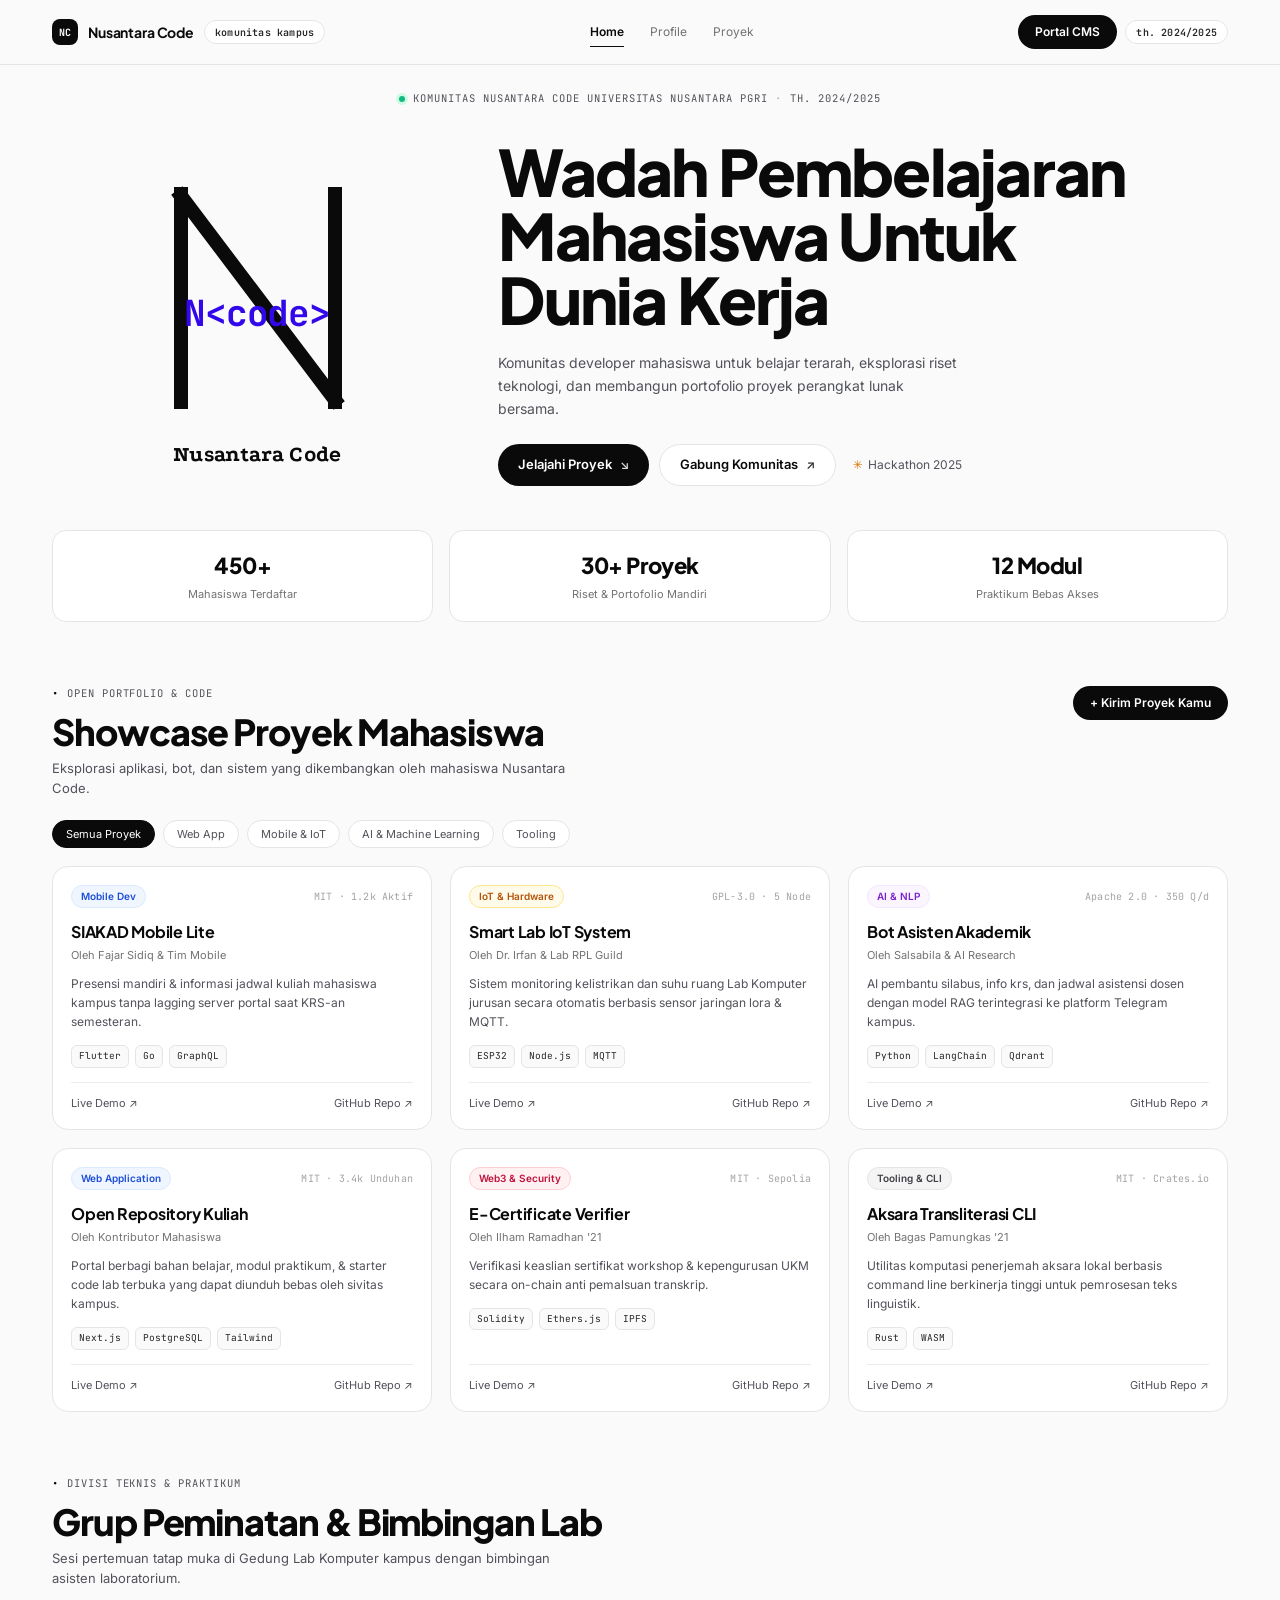
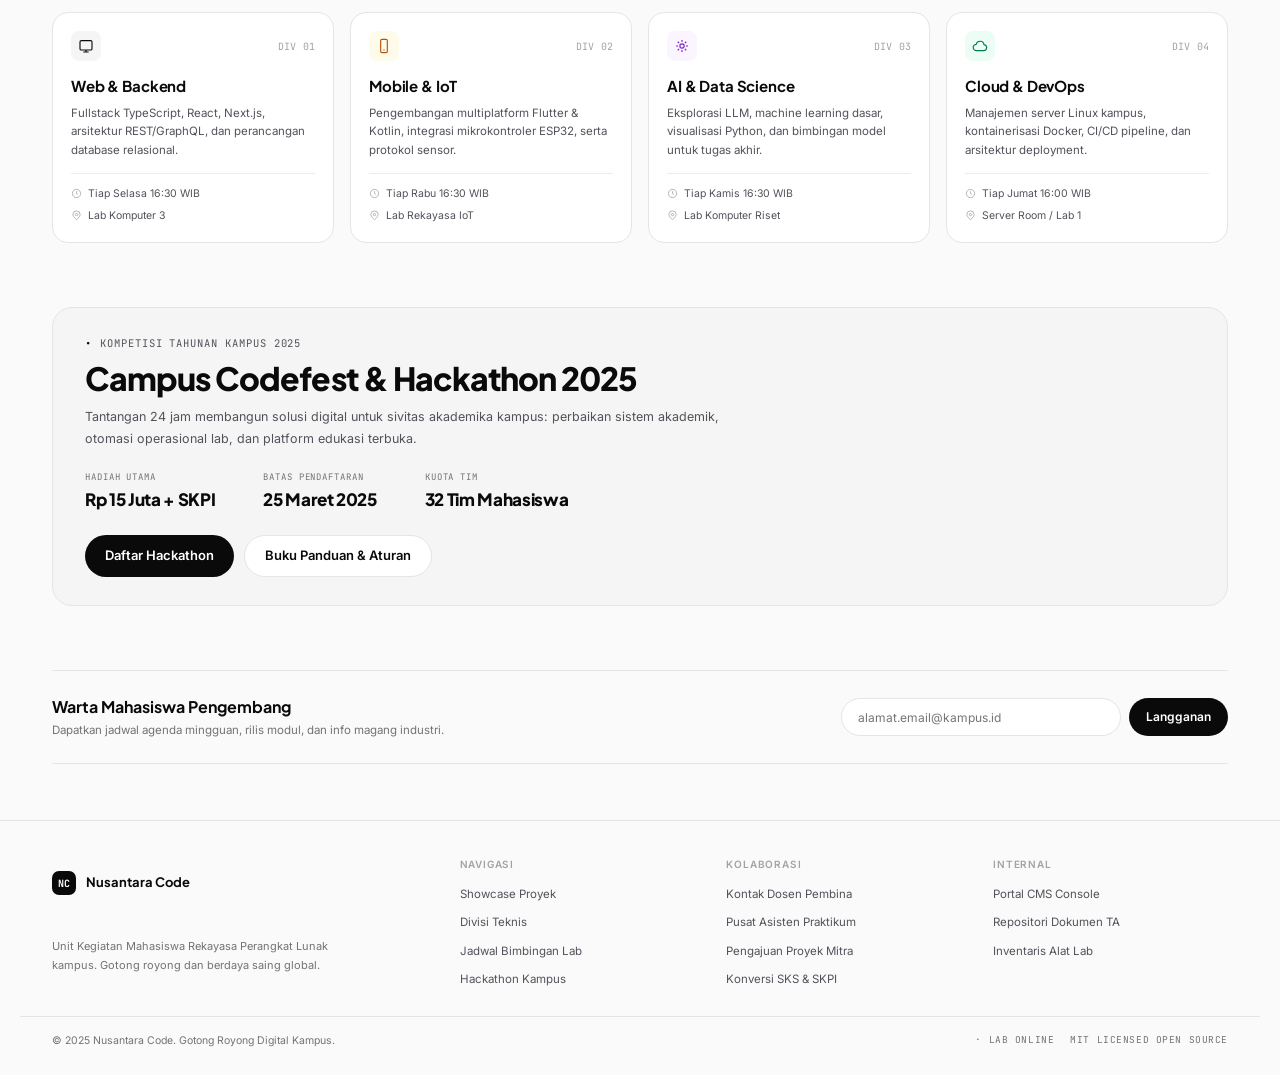
==== index.html @ 7d61de0f "Initial Commit" ====
<!doctype html>
<html lang="id">
<head>
<meta charset="utf-8">
<meta name="viewport" content="width=device-width, initial-scale=1">
<title>Nusantara Code — Komunitas Developer Mahasiswa</title>
<link rel="preconnect" href="https://fonts.googleapis.com">
<link rel="preconnect" href="https://fonts.gstatic.com" crossorigin>
<link href="https://fonts.googleapis.com/css2?family=Outfit:wght@400;500;600;700;800&family=Plus+Jakarta+Sans:wght@400;500;600;700;800&family=Inter:wght@400;500;600;700&family=JetBrains+Mono:wght@400;500;700&family=Podkova:wght@700;800&display=swap" rel="stylesheet">
<link rel="stylesheet" href="assets/site.css">
</head>
<body>

<header class="nav">
  <div class="wrap nav-inner">
    <a class="brand" href="index.html">
      <span class="brand-mark">NC</span>
      <strong>Nusantara Code</strong>
      <span class="pill ghost tiny mono">komunitas kampus</span>
    </a>
    <nav class="nav-links">
      <a class="active" href="index.html">Home</a>
      <a href="#divisi">Profile</a>
      <a href="#showcase">Proyek</a>
    </nav>
    <div class="nav-actions">
      <a class="pill dark" href="dashboard.html">Portal CMS</a>
      <span class="pill ghost mono tiny">Th. 2024/2025</span>
    </div>
  </div>
</header>

<main>

  <section class="hero wrap">
    <p class="eyebrow center"><span class="live-dot"></span>Komunitas Nusantara Code Universitas Nusantara PGRI <span class="sep">·</span> Th. 2024/2025</p>
    <div class="hero-grid">
      <div class="hero-mark">
        <svg viewBox="0 0 300 280" class="mark-svg" aria-hidden="true">
          <g fill="none" stroke="#0a0a0a" stroke-linecap="square">
            <path d="M74 40 L74 248" stroke-width="14"/>
            <path d="M228 40 L228 248" stroke-width="14"/>
            <path d="M74 42 L228 246" stroke-width="14"/>
          </g>
          <text x="150" y="172" text-anchor="middle" class="mark-word">N&lt;code&gt;</text>
        </svg>
        <p class="mark-name">Nusantara Code</p>
      </div>
      <div class="hero-copy">
        <h1>Wadah Pembelajaran<br>Mahasiswa Untuk<br>Dunia Kerja</h1>
        <p class="lede">Komunitas developer mahasiswa untuk belajar terarah, eksplorasi riset teknologi, dan membangun portofolio proyek perangkat lunak bersama.</p>
        <div class="hero-cta">
          <a class="btn dark" href="#showcase">Jelajahi Proyek <span class="ar">&#8600;</span></a>
          <a class="btn outline" href="#gabung">Gabung Komunitas <span class="ar">&#8599;</span></a>
          <a class="link-star" href="#hackathon"><span class="star">&#10035;</span> Hackathon 2025</a>
        </div>
      </div>
    </div>

    <div class="stats">
      <div class="stat"><strong>450+</strong><span>Mahasiswa Terdaftar</span></div>
      <div class="stat"><strong>30+ Proyek</strong><span>Riset &amp; Portofolio Mandiri</span></div>
      <div class="stat"><strong>12 Modul</strong><span>Praktikum Bebas Akses</span></div>
    </div>
  </section>

  <section class="section wrap" id="showcase">
    <div class="sec-head">
      <div>
        <p class="eyebrow"><span class="bullet">&#8226;</span> Open Portfolio &amp; Code</p>
        <h2>Showcase Proyek Mahasiswa</h2>
        <p class="sub">Eksplorasi aplikasi, bot, dan sistem yang dikembangkan oleh mahasiswa Nusantara Code.</p>
      </div>
      <a class="pill dark" href="#gabung">+ Kirim Proyek Kamu</a>
    </div>

    <div class="chips" data-filters>
      <button class="chip-btn is-on" data-filter="all">Semua Proyek</button>
      <button class="chip-btn" data-filter="web">Web App</button>
      <button class="chip-btn" data-filter="mobile">Mobile &amp; IoT</button>
      <button class="chip-btn" data-filter="ai">AI &amp; Machine Learning</button>
      <button class="chip-btn" data-filter="tooling">Tooling</button>
    </div>

    <div class="proj-grid">
      <article class="proj" data-cat="mobile">
        <div class="proj-top"><span class="tag-cat blue">Mobile Dev</span><span class="mono meta">MIT &#183; 1.2k Aktif</span></div>
        <h3>SIAKAD Mobile Lite</h3>
        <p class="by">Oleh Fajar Sidiq &amp; Tim Mobile</p>
        <p class="desc">Presensi mandiri &amp; informasi jadwal kuliah mahasiswa kampus tanpa lagging server portal saat KRS-an semesteran.</p>
        <div class="tags"><span>Flutter</span><span>Go</span><span>GraphQL</span></div>
        <div class="proj-foot"><a href="#">Live Demo &#8599;</a><a href="#">GitHub Repo &#8599;</a></div>
      </article>

      <article class="proj" data-cat="mobile">
        <div class="proj-top"><span class="tag-cat amber">IoT &amp; Hardware</span><span class="mono meta">GPL-3.0 &#183; 5 Node</span></div>
        <h3>Smart Lab IoT System</h3>
        <p class="by">Oleh Dr. Irfan &amp; Lab RPL Guild</p>
        <p class="desc">Sistem monitoring kelistrikan dan suhu ruang Lab Komputer jurusan secara otomatis berbasis sensor jaringan lora &amp; MQTT.</p>
        <div class="tags"><span>ESP32</span><span>Node.js</span><span>MQTT</span></div>
        <div class="proj-foot"><a href="#">Live Demo &#8599;</a><a href="#">GitHub Repo &#8599;</a></div>
      </article>

      <article class="proj" data-cat="ai">
        <div class="proj-top"><span class="tag-cat purple">AI &amp; NLP</span><span class="mono meta">Apache 2.0 &#183; 350 Q/d</span></div>
        <h3>Bot Asisten Akademik</h3>
        <p class="by">Oleh Salsabila &amp; AI Research</p>
        <p class="desc">AI pembantu silabus, info krs, dan jadwal asistensi dosen dengan model RAG terintegrasi ke platform Telegram kampus.</p>
        <div class="tags"><span>Python</span><span>LangChain</span><span>Qdrant</span></div>
        <div class="proj-foot"><a href="#">Live Demo &#8599;</a><a href="#">GitHub Repo &#8599;</a></div>
      </article>

      <article class="proj" data-cat="web">
        <div class="proj-top"><span class="tag-cat blue">Web Application</span><span class="mono meta">MIT &#183; 3.4k Unduhan</span></div>
        <h3>Open Repository Kuliah</h3>
        <p class="by">Oleh Kontributor Mahasiswa</p>
        <p class="desc">Portal berbagi bahan belajar, modul praktikum, &amp; starter code lab terbuka yang dapat diunduh bebas oleh sivitas kampus.</p>
        <div class="tags"><span>Next.js</span><span>PostgreSQL</span><span>Tailwind</span></div>
        <div class="proj-foot"><a href="#">Live Demo &#8599;</a><a href="#">GitHub Repo &#8599;</a></div>
      </article>

      <article class="proj" data-cat="web">
        <div class="proj-top"><span class="tag-cat rose">Web3 &amp; Security</span><span class="mono meta">MIT &#183; Sepolia</span></div>
        <h3>E-Certificate Verifier</h3>
        <p class="by">Oleh Ilham Ramadhan '21</p>
        <p class="desc">Verifikasi keaslian sertifikat workshop &amp; kepengurusan UKM secara on-chain anti pemalsuan transkrip.</p>
        <div class="tags"><span>Solidity</span><span>Ethers.js</span><span>IPFS</span></div>
        <div class="proj-foot"><a href="#">Live Demo &#8599;</a><a href="#">GitHub Repo &#8599;</a></div>
      </article>

      <article class="proj" data-cat="tooling">
        <div class="proj-top"><span class="tag-cat zinc">Tooling &amp; CLI</span><span class="mono meta">MIT &#183; Crates.io</span></div>
        <h3>Aksara Transliterasi CLI</h3>
        <p class="by">Oleh Bagas Pamungkas '21</p>
        <p class="desc">Utilitas komputasi penerjemah aksara lokal berbasis command line berkinerja tinggi untuk pemrosesan teks linguistik.</p>
        <div class="tags"><span>Rust</span><span>WASM</span></div>
        <div class="proj-foot"><a href="#">Live Demo &#8599;</a><a href="#">GitHub Repo &#8599;</a></div>
      </article>
    </div>
  </section>

  <section class="section wrap" id="divisi">
    <p class="eyebrow"><span class="bullet">&#8226;</span> Divisi Teknis &amp; Praktikum</p>
    <div class="sec-head tight">
      <div>
        <h2>Grup Peminatan &amp; Bimbingan Lab</h2>
        <p class="sub">Sesi pertemuan tatap muka di Gedung Lab Komputer kampus dengan bimbingan asisten laboratorium.</p>
      </div>
    </div>

    <div class="div-grid">
      <article class="div-card">
        <div class="div-top">
          <span class="div-icon">
            <svg viewBox="0 0 24 24" fill="none" stroke="currentColor" stroke-width="1.7"><rect x="3" y="4" width="18" height="14" rx="2"/><path d="M8 21h8M12 18v3"/></svg>
          </span>
          <span class="mono meta">DIV 01</span>
        </div>
        <h3>Web &amp; Backend</h3>
        <p>Fullstack TypeScript, React, Next.js, arsitektur REST/GraphQL, dan perancangan database relasional.</p>
        <ul class="div-meta">
          <li><svg viewBox="0 0 24 24" fill="none" stroke="currentColor" stroke-width="1.7"><circle cx="12" cy="12" r="9"/><path d="M12 7v5l3 2"/></svg> Tiap Selasa 16:30 WIB</li>
          <li><svg viewBox="0 0 24 24" fill="none" stroke="currentColor" stroke-width="1.7"><path d="M20 10c0 5-8 11-8 11S4 15 4 10a8 8 0 0 1 16 0Z"/><circle cx="12" cy="10" r="2.5"/></svg> Lab Komputer 3</li>
        </ul>
      </article>

      <article class="div-card">
        <div class="div-top">
          <span class="div-icon amber">
            <svg viewBox="0 0 24 24" fill="none" stroke="currentColor" stroke-width="1.7"><rect x="7" y="2" width="10" height="20" rx="2"/><path d="M11 18h2"/></svg>
          </span>
          <span class="mono meta">DIV 02</span>
        </div>
        <h3>Mobile &amp; IoT</h3>
        <p>Pengembangan multiplatform Flutter &amp; Kotlin, integrasi mikrokontroler ESP32, serta protokol sensor.</p>
        <ul class="div-meta">
          <li><svg viewBox="0 0 24 24" fill="none" stroke="currentColor" stroke-width="1.7"><circle cx="12" cy="12" r="9"/><path d="M12 7v5l3 2"/></svg> Tiap Rabu 16:30 WIB</li>
          <li><svg viewBox="0 0 24 24" fill="none" stroke="currentColor" stroke-width="1.7"><path d="M20 10c0 5-8 11-8 11S4 15 4 10a8 8 0 0 1 16 0Z"/><circle cx="12" cy="10" r="2.5"/></svg> Lab Rekayasa IoT</li>
        </ul>
      </article>

      <article class="div-card">
        <div class="div-top">
          <span class="div-icon purple">
            <svg viewBox="0 0 24 24" fill="none" stroke="currentColor" stroke-width="1.7"><path d="M12 3v3M12 18v3M3 12h3M18 12h3M5.6 5.6l2.1 2.1M16.3 16.3l2.1 2.1M18.4 5.6l-2.1 2.1M7.7 16.3l-2.1 2.1"/><circle cx="12" cy="12" r="3.2"/></svg>
          </span>
          <span class="mono meta">DIV 03</span>
        </div>
        <h3>AI &amp; Data Science</h3>
        <p>Eksplorasi LLM, machine learning dasar, visualisasi Python, dan bimbingan model untuk tugas akhir.</p>
        <ul class="div-meta">
          <li><svg viewBox="0 0 24 24" fill="none" stroke="currentColor" stroke-width="1.7"><circle cx="12" cy="12" r="9"/><path d="M12 7v5l3 2"/></svg> Tiap Kamis 16:30 WIB</li>
          <li><svg viewBox="0 0 24 24" fill="none" stroke="currentColor" stroke-width="1.7"><path d="M20 10c0 5-8 11-8 11S4 15 4 10a8 8 0 0 1 16 0Z"/><circle cx="12" cy="10" r="2.5"/></svg> Lab Komputer Riset</li>
        </ul>
      </article>

      <article class="div-card">
        <div class="div-top">
          <span class="div-icon green">
            <svg viewBox="0 0 24 24" fill="none" stroke="currentColor" stroke-width="1.7"><path d="M17.5 19a4.5 4.5 0 0 0 .5-8.97A6 6 0 0 0 6.2 9.5 4.25 4.25 0 0 0 7 19h10.5Z"/></svg>
          </span>
          <span class="mono meta">DIV 04</span>
        </div>
        <h3>Cloud &amp; DevOps</h3>
        <p>Manajemen server Linux kampus, kontainerisasi Docker, CI/CD pipeline, dan arsitektur deployment.</p>
        <ul class="div-meta">
          <li><svg viewBox="0 0 24 24" fill="none" stroke="currentColor" stroke-width="1.7"><circle cx="12" cy="12" r="9"/><path d="M12 7v5l3 2"/></svg> Tiap Jumat 16:00 WIB</li>
          <li><svg viewBox="0 0 24 24" fill="none" stroke="currentColor" stroke-width="1.7"><path d="M20 10c0 5-8 11-8 11S4 15 4 10a8 8 0 0 1 16 0Z"/><circle cx="12" cy="10" r="2.5"/></svg> Server Room / Lab 1</li>
        </ul>
      </article>
    </div>
  </section>

  <section class="section wrap" id="hackathon">
    <article class="hack">
      <p class="eyebrow"><span class="bullet">&#8226;</span> Kompetisi Tahunan Kampus 2025</p>
      <h2>Campus Codefest &amp; Hackathon 2025</h2>
      <p class="hack-lede">Tantangan 24 jam membangun solusi digital untuk sivitas akademika kampus: perbaikan sistem akademik, otomasi operasional lab, dan platform edukasi terbuka.</p>
      <div class="hack-stats">
        <div><span class="mono label">Hadiah Utama</span><strong>Rp 15 Juta + SKPI</strong></div>
        <div><span class="mono label">Batas Pendaftaran</span><strong>25 Maret 2025</strong></div>
        <div><span class="mono label">Kuota Tim</span><strong>32 Tim Mahasiswa</strong></div>
      </div>
      <div class="hack-cta">
        <a class="btn dark" href="#">Daftar Hackathon</a>
        <a class="btn ghost" href="#">Buku Panduan &amp; Aturan</a>
      </div>
    </article>
  </section>

  <section class="section wrap" id="gabung">
    <div class="news">
      <div>
        <h3>Warta Mahasiswa Pengembang</h3>
        <p>Dapatkan jadwal agenda mingguan, rilis modul, dan info magang industri.</p>
      </div>
      <form class="news-form">
        <input type="email" name="email" required placeholder="alamat.email@kampus.id" aria-label="Alamat email">
        <button class="pill dark" type="submit">Langganan</button>
      </form>
    </div>
  </section>
</main>

<footer class="foot">
  <div class="wrap foot-grid">
    <div class="foot-brand">
      <span class="brand-mark small">NC</span>
      <strong>Nusantara Code</strong>
      <p>Unit Kegiatan Mahasiswa Rekayasa Perangkat Lunak kampus. Gotong royong dan berdaya saing global.</p>
    </div>
    <div>
      <h4>Navigasi</h4>
      <ul><li><a href="#showcase">Showcase Proyek</a></li><li><a href="#divisi">Divisi Teknis</a></li><li><a href="#divisi">Jadwal Bimbingan Lab</a></li><li><a href="#hackathon">Hackathon Kampus</a></li></ul>
    </div>
    <div>
      <h4>Kolaborasi</h4>
      <ul><li><a href="#">Kontak Dosen Pembina</a></li><li><a href="#">Pusat Asisten Praktikum</a></li><li><a href="#">Pengajuan Proyek Mitra</a></li><li><a href="#">Konversi SKS &amp; SKPI</a></li></ul>
    </div>
    <div>
      <h4>Internal</h4>
      <ul><li><a href="dashboard.html">Portal CMS Console</a></li><li><a href="#">Repositori Dokumen TA</a></li><li><a href="#">Inventaris Alat Lab</a></li></ul>
    </div>
  </div>
  <div class="wrap foot-bottom">
    <span>&#169; 2025 Nusantara Code. Gotong Royong Digital Kampus.</span>
    <span class="foot-flags mono"><span>&#183; Lab Online</span><span>MIT Licensed Open Source</span></span>
  </div>
</footer>

<script>
document.querySelectorAll('[data-filter]').forEach(function (b) {
  b.addEventListener('click', function () {
    document.querySelectorAll('[data-filter]').forEach(function (x) { x.classList.toggle('is-on', x === b); });
    document.querySelectorAll('.proj').forEach(function (card) {
      card.hidden = b.dataset.filter !== 'all' && card.dataset.cat !== b.dataset.filter;
    });
  });
});

document.querySelector('.news-form').addEventListener('submit', function (e) {
  e.preventDefault();
  this.reset();
  this.querySelector('button').textContent = 'Terkirim';
});
</script>
</body>
</html>
---- assets/site.css ----
/* Nusantara Code - public site */
*,*::before,*::after{box-sizing:border-box}
html{-webkit-text-size-adjust:100%}
body{margin:0;font-family:Inter,system-ui,sans-serif;color:#0a0a0a;background:#fafafa;font-size:14px;line-height:1.5;-webkit-font-smoothing:antialiased}
h1,h2,h3,h4,p{margin:0}
a{color:inherit;text-decoration:none}
ul{margin:0;padding:0;list-style:none}
img,svg{display:block}
button{font:inherit;color:inherit}
:root{
  --ink:#0a0a0a;--ink2:#262626;--muted:#52525b;--muted2:#737373;--soft:#a3a3a3;
  --line:#e5e5e5;--line2:#ececec;--bg:#fafafa;--card:#fff;
  --accent:#3208ea;
}
.wrap{max-width:1240px;margin:0 auto;padding:0 32px}
.mono{font-family:"JetBrains Mono",ui-monospace,monospace;letter-spacing:.02em}

/* ---------- pills / buttons ---------- */
.pill{display:inline-flex;align-items:center;gap:6px;height:34px;padding:0 16px;border-radius:999px;font-size:12px;font-weight:600;border:1px solid transparent;transition:.15s}
.pill.dark{background:var(--ink);color:#fff}
.pill.dark:hover{background:#262626}
.pill.ghost{border-color:var(--line);color:var(--ink2);background:#fff}
.pill.ghost:hover{border-color:#c9c9c9}
.pill.tiny{height:24px;padding:0 10px;font-size:10px;text-transform:lowercase}
.btn{display:inline-flex;align-items:center;justify-content:center;gap:8px;height:42px;padding:0 20px;border-radius:999px;font-size:13px;font-weight:600;transition:.15s}
.btn .ar{font-size:12px;opacity:.85}
.btn.dark{background:var(--ink);color:#fff}
.btn.dark:hover{background:#1f1f1f}
.btn.outline{border:1px solid var(--line);background:#fff;color:var(--ink)}
.btn.outline:hover{border-color:#c9c9c9}
.btn.ghost{background:#fff;border:1px solid var(--line)}
.btn.ghost:hover{background:#f5f5f5}

/* ---------- nav ---------- */
.nav{position:sticky;top:0;z-index:20;background:rgba(250,250,250,.9);backdrop-filter:blur(10px);border-bottom:1px solid var(--line)}
.nav-inner{display:flex;align-items:center;gap:18px;height:64px}
.brand{display:flex;align-items:center;gap:10px}
.brand strong{font-family:"Plus Jakarta Sans",sans-serif;font-size:14px;font-weight:700;letter-spacing:-.01em}
.brand-mark{display:grid;place-items:center;width:26px;height:26px;border-radius:8px;background:var(--ink);color:#fff;font-family:"JetBrains Mono",monospace;font-size:10px;font-weight:700}
.brand-mark.small{width:24px;height:24px;border-radius:7px}
.nav-links{display:flex;gap:26px;margin-left:auto;margin-right:auto;font-size:12px;color:var(--muted2)}
.nav-links a{position:relative;padding:4px 0}
.nav-links a:hover{color:var(--ink)}
.nav-links a.active{color:var(--ink);font-weight:600}
.nav-links a.active::after{content:"";position:absolute;left:0;right:0;bottom:-2px;height:1px;background:var(--ink)}
.nav-actions{display:flex;align-items:center;gap:8px}

/* ---------- hero ---------- */
.hero{padding:26px 32px 0}
.eyebrow{display:flex;align-items:center;gap:8px;font-family:"JetBrains Mono",monospace;font-size:10.5px;letter-spacing:.09em;text-transform:uppercase;color:var(--muted);margin-bottom:10px}
.eyebrow.center{justify-content:center;margin-bottom:18px}
.eyebrow .sep{color:var(--soft)}
.eyebrow .bullet{color:var(--ink)}
.live-dot{width:6px;height:6px;border-radius:50%;background:#10b981;box-shadow:0 0 0 3px #d1fae5}
.hero-grid{display:grid;grid-template-columns:minmax(260px,.72fr) 1.28fr;gap:36px;align-items:center;padding:14px 0 0}
.hero-mark{display:flex;flex-direction:column;align-items:center;gap:4px}
.mark-svg{width:300px;height:280px;max-width:100%}
.mark-word{font-family:"JetBrains Mono",monospace;font-size:36px;font-weight:700;fill:var(--accent);letter-spacing:-.03em}
.mark-name{font-family:Podkova,Georgia,serif;font-weight:800;font-size:22px;letter-spacing:.01em}
.hero-copy h1{font-family:"Plus Jakarta Sans",sans-serif;font-weight:800;font-size:64px;line-height:1;letter-spacing:-.028em;margin-bottom:20px}
.lede{max-width:470px;font-size:14px;line-height:1.65;color:var(--muted)}
.hero-cta{display:flex;align-items:center;gap:10px;flex-wrap:wrap;margin-top:24px}
.link-star{display:inline-flex;align-items:center;gap:6px;font-size:12px;color:var(--muted);margin-left:6px}
.link-star:hover{color:var(--ink)}
.link-star .star{color:#d97706}

/* ---------- stats ---------- */
.stats{display:grid;grid-template-columns:repeat(3,1fr);gap:16px;margin:44px 0 0}
.stat{background:var(--card);border:1px solid var(--line);border-radius:14px;padding:18px 20px;text-align:center}
.stat strong{display:block;font-family:"Plus Jakarta Sans",sans-serif;font-size:22px;font-weight:800;letter-spacing:-.02em}
.stat span{font-size:11px;color:var(--muted2)}

/* ---------- sections ---------- */
.section{padding:64px 32px 0}
.sec-head{display:flex;align-items:flex-start;justify-content:space-between;gap:24px;margin-bottom:22px}
.sec-head.tight{margin-bottom:24px}
h2{font-family:"Plus Jakarta Sans",sans-serif;font-size:36px;font-weight:800;letter-spacing:-.03em;line-height:1.1}
.sub{margin-top:8px;font-size:13px;color:var(--muted);max-width:520px}

/* ---------- showcase ---------- */
.chips{display:flex;gap:8px;flex-wrap:wrap;margin-bottom:18px}
.chip-btn{height:28px;padding:0 13px;border-radius:999px;border:1px solid var(--line);background:#fff;font-size:11px;color:var(--muted);cursor:pointer}
.chip-btn:hover{border-color:#c9c9c9}
.chip-btn.is-on{background:var(--ink);border-color:var(--ink);color:#fff}
.proj-grid{display:grid;grid-template-columns:repeat(3,1fr);gap:18px}
.proj{background:var(--card);border:1px solid var(--line);border-radius:16px;padding:18px;display:flex;flex-direction:column;transition:.15s}
.proj:hover{border-color:#cfcfcf;box-shadow:0 10px 30px -18px rgba(0,0,0,.25)}
.proj[hidden]{display:none}
.proj-top{display:flex;align-items:center;justify-content:space-between;gap:10px;margin-bottom:12px}
.tag-cat{font-size:10px;font-weight:600;padding:3px 9px;border-radius:999px;white-space:nowrap}
.tag-cat.blue{background:#eff6ff;color:#1d4ed8;border:1px solid #dbeafe}
.tag-cat.amber{background:#fffbeb;color:#b45309;border:1px solid #fde68a}
.tag-cat.purple{background:#faf5ff;color:#7e22ce;border:1px solid #f3e8ff}
.tag-cat.rose{background:#fff1f2;color:#be123c;border:1px solid #fecdd3}
.tag-cat.zinc{background:#f4f4f5;color:#3f3f46;border:1px solid #e4e4e7}
.meta{font-size:10px;color:var(--soft);white-space:nowrap}
.proj h3{font-family:"Plus Jakarta Sans",sans-serif;font-size:16px;font-weight:700;letter-spacing:-.015em}
.by{font-size:11px;color:var(--muted2);margin-top:3px}
.desc{font-size:12px;line-height:1.6;color:var(--muted);margin:10px 0 14px}
.tags{display:flex;gap:6px;flex-wrap:wrap;margin-bottom:14px}
.tags span{font-family:"JetBrains Mono",monospace;font-size:9.5px;color:var(--ink2);border:1px solid var(--line);border-radius:6px;padding:3px 7px;background:#fafafa}
.proj-foot{margin-top:auto;display:flex;justify-content:space-between;padding-top:12px;border-top:1px solid var(--line2)}
.proj-foot a{font-size:11px;color:var(--muted);display:inline-flex;gap:4px}
.proj-foot a:hover{color:var(--accent)}

/* ---------- divisi ---------- */
.div-grid{display:grid;grid-template-columns:repeat(4,1fr);gap:16px}
.div-card{background:var(--card);border:1px solid var(--line);border-radius:16px;padding:18px;transition:.15s}
.div-card:hover{border-color:#cfcfcf}
.div-top{display:flex;align-items:center;justify-content:space-between;margin-bottom:14px}
.div-icon{display:grid;place-items:center;width:30px;height:30px;border-radius:8px;background:#f5f5f5;color:var(--ink)}
.div-icon svg{width:16px;height:16px}
.div-icon.amber{background:#fffbeb;color:#b45309}
.div-icon.purple{background:#faf5ff;color:#7e22ce}
.div-icon.green{background:#ecfdf5;color:#047857}
.div-card h3{font-family:"Plus Jakarta Sans",sans-serif;font-size:15px;font-weight:700;letter-spacing:-.01em;margin-bottom:6px}
.div-card>p{font-size:11.5px;line-height:1.6;color:var(--muted)}
.div-meta{margin-top:14px;padding-top:12px;border-top:1px solid var(--line2);display:grid;gap:6px}
.div-meta li{display:flex;align-items:center;gap:6px;font-size:10.5px;color:var(--muted)}
.div-meta svg{width:11px;height:11px;flex:none;color:var(--soft)}

/* ---------- hackathon ---------- */
.hack{background:#f5f5f5;border:1px solid var(--line);border-radius:20px;padding:28px 32px}
.hack h2{font-size:32px}
.hack-lede{max-width:640px;margin-top:10px;font-size:12.5px;line-height:1.7;color:var(--muted)}
.hack-stats{display:flex;gap:48px;margin:22px 0;flex-wrap:wrap}
.hack-stats .label{display:block;font-size:9px;text-transform:uppercase;letter-spacing:.1em;color:var(--muted2);margin-bottom:3px}
.hack-stats strong{font-family:"Plus Jakarta Sans",sans-serif;font-size:17px;font-weight:800;letter-spacing:-.02em}
.hack-cta{display:flex;gap:10px}

/* ---------- newsletter ---------- */
.news{display:flex;align-items:center;justify-content:space-between;gap:32px;padding:24px 0;border-top:1px solid var(--line);border-bottom:1px solid var(--line);flex-wrap:wrap}
.news h3{font-family:"Plus Jakarta Sans",sans-serif;font-size:16px;font-weight:700}
.news p{font-size:11.5px;color:var(--muted2);margin-top:3px}
.news-form{display:flex;gap:8px;align-items:center}
.news-form input{width:280px;height:38px;border:1px solid var(--line);border-radius:999px;background:#fff;padding:0 16px;font:inherit;font-size:12px;outline:none}
.news-form input:focus{border-color:var(--ink)}
.news-form .pill{height:38px}

/* ---------- footer ---------- */
.foot{margin-top:56px;border-top:1px solid var(--line);background:#fafafa}
.foot-grid{display:grid;grid-template-columns:1.6fr 1fr 1fr 1fr;gap:32px;padding-top:36px;padding-bottom:28px}
.foot-brand{display:flex;align-items:center;gap:10px;flex-wrap:wrap}
.foot-brand strong{font-family:"Plus Jakarta Sans",sans-serif;font-size:13px;font-weight:700}
.foot-brand p{flex-basis:100%;font-size:11px;line-height:1.7;color:var(--muted2);max-width:280px;margin-top:4px}
.foot h4{font-size:10px;text-transform:uppercase;letter-spacing:.08em;color:var(--soft);margin-bottom:10px;font-weight:600}
.foot li+li{margin-top:7px}
.foot li a{font-size:11.5px;color:var(--muted)}
.foot li a:hover{color:var(--ink)}
.foot-bottom{display:flex;justify-content:space-between;gap:16px;padding-top:16px;padding-bottom:26px;border-top:1px solid var(--line);font-size:10.5px;color:var(--muted2);flex-wrap:wrap}
.foot-flags{display:flex;gap:16px;font-size:9.5px;text-transform:uppercase;letter-spacing:.06em}

/* ---------- responsive ---------- */
@media(max-width:1080px){
  .hero-copy h1{font-size:56px}
  .proj-grid{grid-template-columns:repeat(2,1fr)}
  .div-grid{grid-template-columns:repeat(2,1fr)}
  .nav-links{display:none}
}
@media(max-width:760px){
  .wrap,.hero,.section{padding-left:18px;padding-right:18px}
  .hero-grid{grid-template-columns:1fr;gap:20px}
  .hero-mark{order:2}
  .mark-svg{width:220px;height:220px}
  .hero-copy h1{font-size:40px}
  h2{font-size:27px}
  .stats{grid-template-columns:1fr;margin-top:28px}
  .proj-grid,.div-grid{grid-template-columns:1fr}
  .sec-head{flex-direction:column}
  .hack{padding:22px}
  .hack-stats{gap:22px}
  .news-form input{width:100%}
  .news-form{width:100%}
  .nav-actions .pill.tiny{display:none}
  .foot-grid{grid-template-columns:1fr 1fr}
}
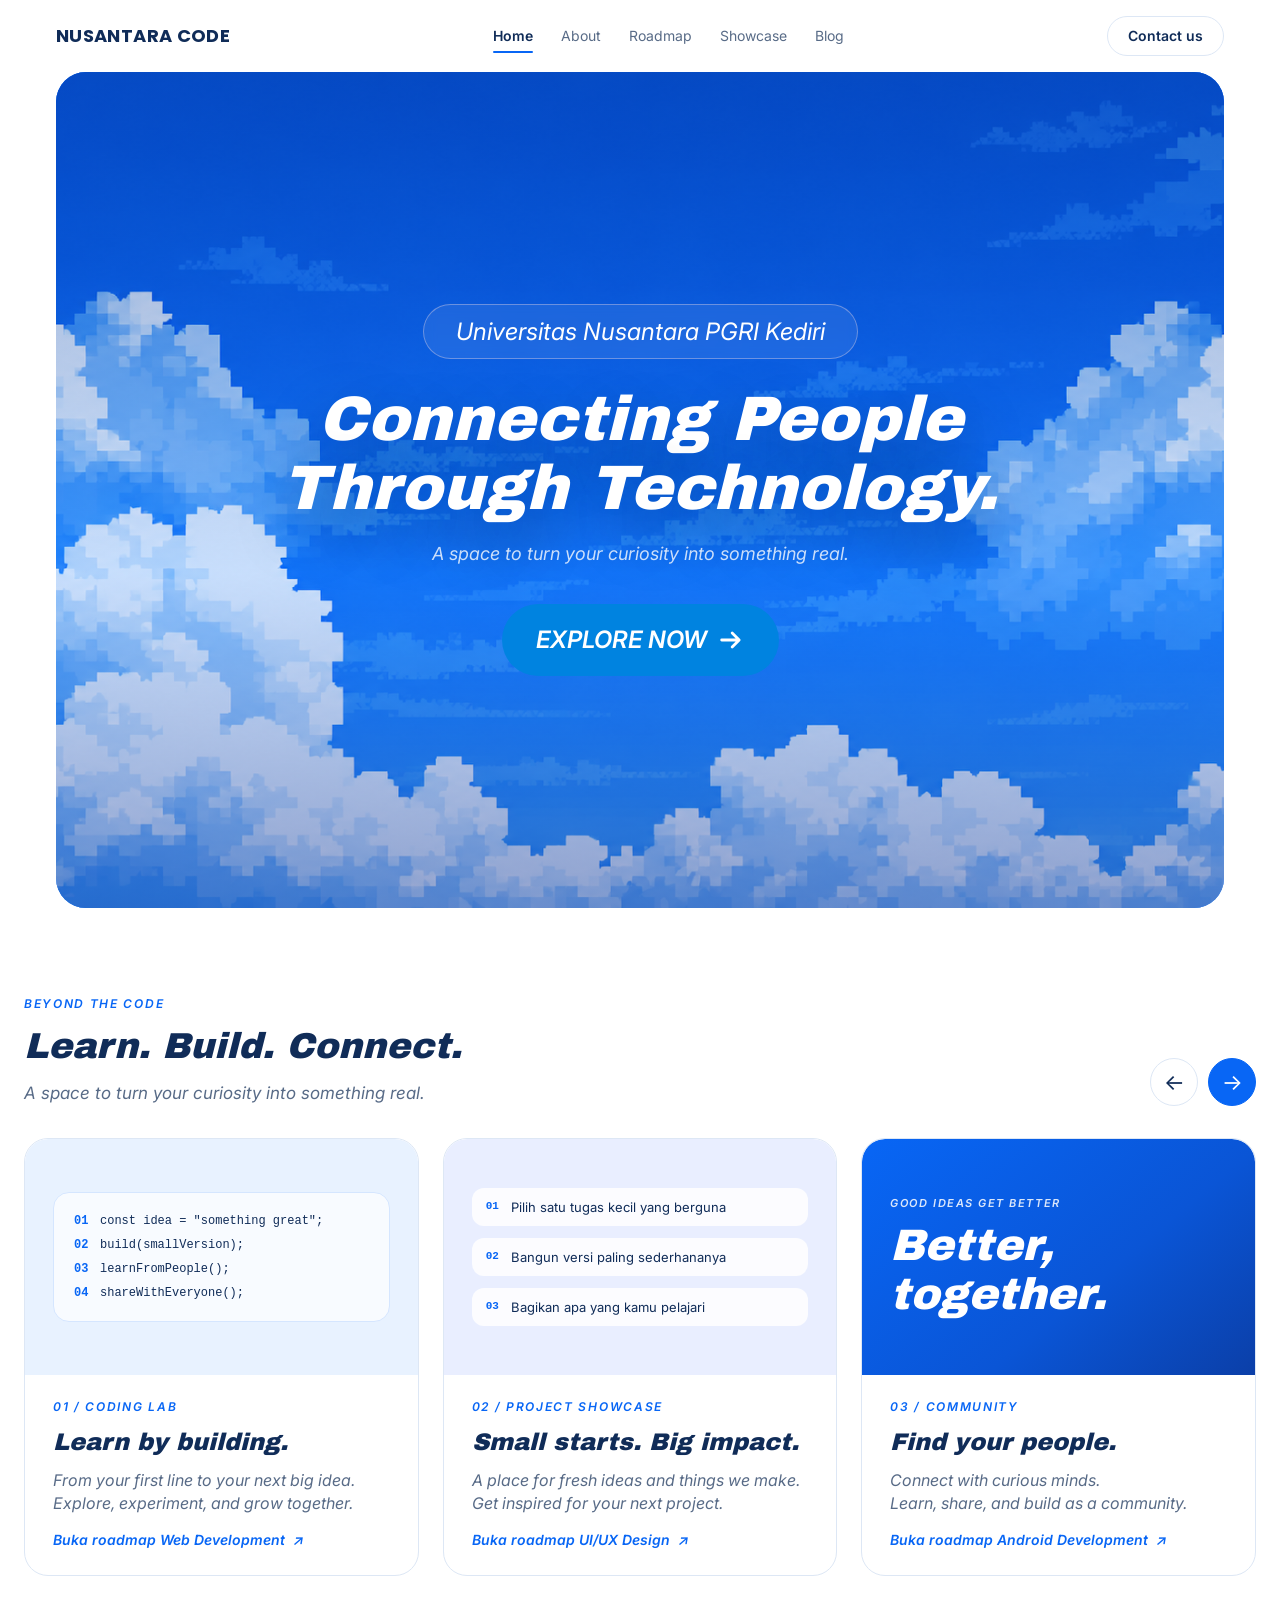
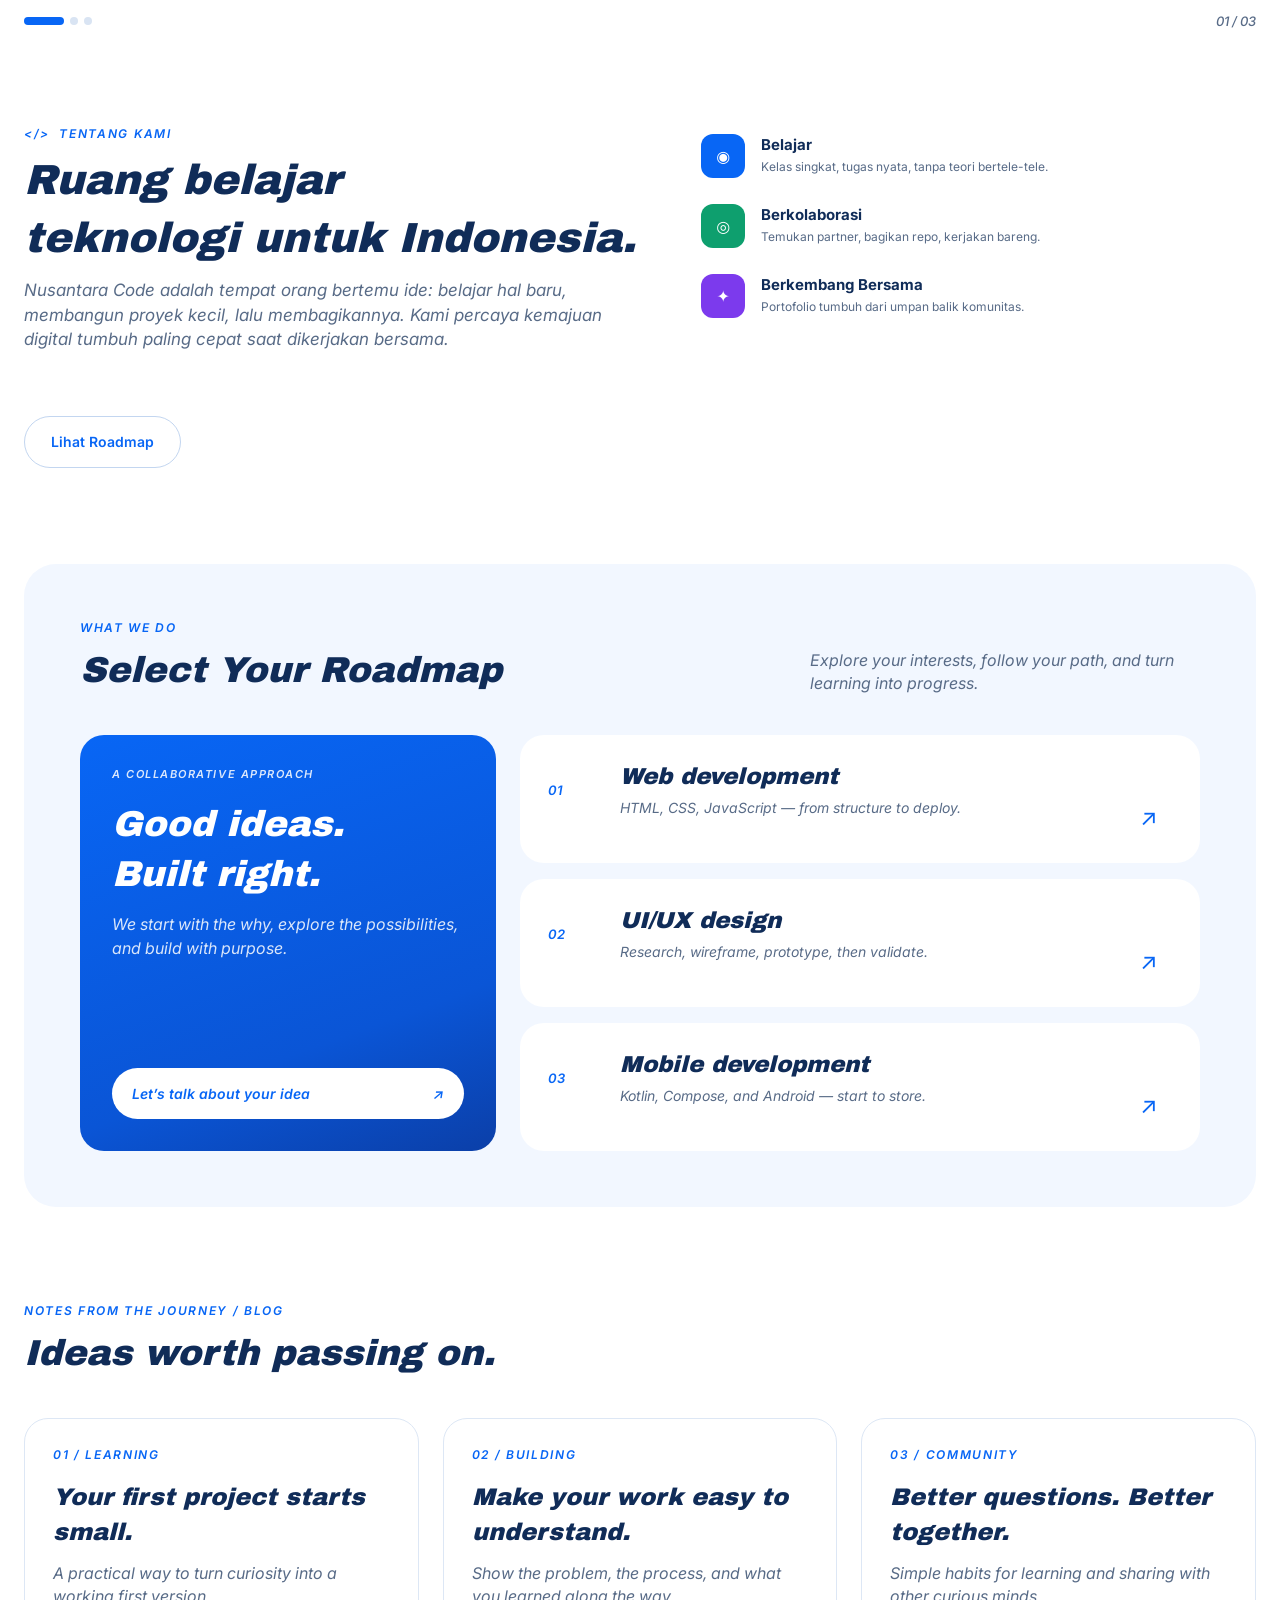
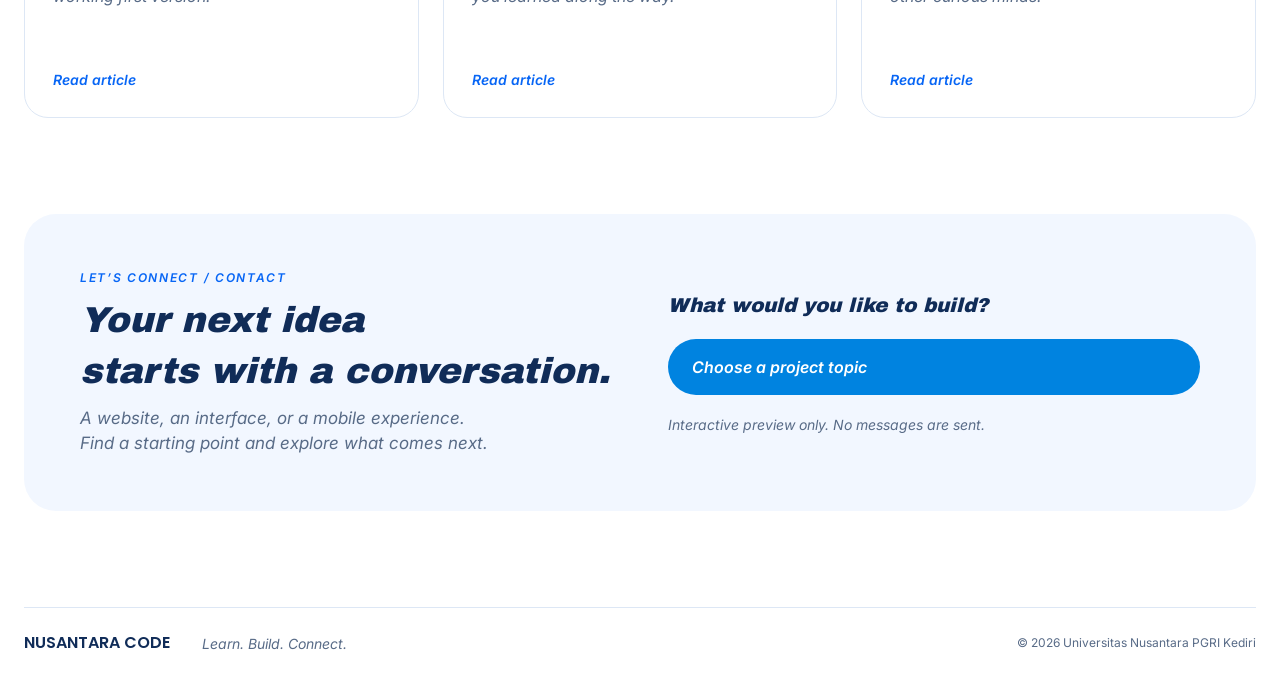
==== commit e44c9970: "feat: first design prototype" ====
--- a/index.html
+++ b/index.html
@@ -1,288 +1,258 @@
-<!doctype html>
+<!DOCTYPE html>
 <html lang="id">
 <head>
-<meta charset="utf-8">
-<meta name="viewport" content="width=device-width, initial-scale=1">
-<title>Nusantara Code — Komunitas Developer Mahasiswa</title>
-<link rel="preconnect" href="https://fonts.googleapis.com">
-<link rel="preconnect" href="https://fonts.gstatic.com" crossorigin>
-<link href="https://fonts.googleapis.com/css2?family=Outfit:wght@400;500;600;700;800&family=Plus+Jakarta+Sans:wght@400;500;600;700;800&family=Inter:wght@400;500;600;700&family=JetBrains+Mono:wght@400;500;700&family=Podkova:wght@700;800&display=swap" rel="stylesheet">
-<link rel="stylesheet" href="assets/site.css">
+  <meta charset="UTF-8" />
+  <meta name="viewport" content="width=device-width, initial-scale=1" />
+  <title>Nusantara Code — Connecting People Through Technology</title>
+  <meta name="description" content="Nusantara Code — tempat orang bertemu ide: belajar hal baru, membangun proyek kecil, lalu membagikannya." />
+  <link rel="preconnect" href="https://fonts.googleapis.com" />
+  <link rel="preconnect" href="https://fonts.gstatic.com" crossorigin />
+  <link href="https://fonts.googleapis.com/css2?family=Archivo+Black&family=Inter:ital,wght@0,400;0,500;0,600;0,700;1,400;1,500;1,600&family=Poppins:wght@600;700&display=swap" rel="stylesheet" />
+  <link rel="stylesheet" href="css/styles.css" />
 </head>
 <body>
 
-<header class="nav">
-  <div class="wrap nav-inner">
-    <a class="brand" href="index.html">
-      <span class="brand-mark">NC</span>
-      <strong>Nusantara Code</strong>
-      <span class="pill ghost tiny mono">komunitas kampus</span>
-    </a>
-    <nav class="nav-links">
-      <a class="active" href="index.html">Home</a>
-      <a href="#divisi">Profile</a>
-      <a href="#showcase">Proyek</a>
+  <!-- ============ HEADER ============ -->
+  <header class="site-header" id="home">
+    <a class="logo" href="#home" aria-label="Nusantara Code — beranda">NUSANTARA CODE</a>
+
+    <nav class="site-nav" id="siteNav" aria-label="Navigasi utama">
+      <a href="#home" class="is-active">Home</a>
+      <a href="#about">About</a>
+      <a href="#roadmap">Roadmap</a>
+      <a href="#showcase">Showcase</a>
+      <a href="#blog">Blog</a>
     </nav>
-    <div class="nav-actions">
-      <a class="pill dark" href="dashboard.html">Portal CMS</a>
-      <span class="pill ghost mono tiny">Th. 2024/2025</span>
-    </div>
-  </div>
-</header>
-
-<main>
-
-  <section class="hero wrap">
-    <p class="eyebrow center"><span class="live-dot"></span>Komunitas Nusantara Code Universitas Nusantara PGRI <span class="sep">·</span> Th. 2024/2025</p>
-    <div class="hero-grid">
-      <div class="hero-mark">
-        <svg viewBox="0 0 300 280" class="mark-svg" aria-hidden="true">
-          <g fill="none" stroke="#0a0a0a" stroke-linecap="square">
-            <path d="M74 40 L74 248" stroke-width="14"/>
-            <path d="M228 40 L228 248" stroke-width="14"/>
-            <path d="M74 42 L228 246" stroke-width="14"/>
-          </g>
-          <text x="150" y="172" text-anchor="middle" class="mark-word">N&lt;code&gt;</text>
+
+    <a class="btn btn--light header-cta" href="#contact">Contact us</a>
+
+    <button class="nav-toggle" type="button" aria-label="Buka menu" aria-expanded="false" aria-controls="siteNav">
+      <span></span><span></span><span></span>
+    </button>
+  </header>
+
+  <main>
+
+    <!-- ============ HERO ============ -->
+    <section class="hero" aria-labelledby="hero-title">
+      <div class="hero__bg" aria-hidden="true"></div>
+
+      <p class="hero__badge">Universitas Nusantara PGRI Kediri</p>
+
+      <h1 class="hero__title" id="hero-title">
+        Connecting People<br />Through Technology.
+      </h1>
+
+      <p class="hero__sub">A space to turn your curiosity into something real.</p>
+
+      <a class="btn btn--primary btn--lg" href="#roadmap">
+        EXPLORE NOW
+        <svg class="btn__icon" viewBox="0 0 24 24" aria-hidden="true" focusable="false">
+          <path d="M4 12h14M13 6l6 6-6 6" fill="none" stroke="currentColor" stroke-width="2.4" stroke-linecap="round" stroke-linejoin="round" />
         </svg>
-        <p class="mark-name">Nusantara Code</p>
-      </div>
-      <div class="hero-copy">
-        <h1>Wadah Pembelajaran<br>Mahasiswa Untuk<br>Dunia Kerja</h1>
-        <p class="lede">Komunitas developer mahasiswa untuk belajar terarah, eksplorasi riset teknologi, dan membangun portofolio proyek perangkat lunak bersama.</p>
-        <div class="hero-cta">
-          <a class="btn dark" href="#showcase">Jelajahi Proyek <span class="ar">&#8600;</span></a>
-          <a class="btn outline" href="#gabung">Gabung Komunitas <span class="ar">&#8599;</span></a>
-          <a class="link-star" href="#hackathon"><span class="star">&#10035;</span> Hackathon 2025</a>
-        </div>
-      </div>
-    </div>
-
-    <div class="stats">
-      <div class="stat"><strong>450+</strong><span>Mahasiswa Terdaftar</span></div>
-      <div class="stat"><strong>30+ Proyek</strong><span>Riset &amp; Portofolio Mandiri</span></div>
-      <div class="stat"><strong>12 Modul</strong><span>Praktikum Bebas Akses</span></div>
-    </div>
-  </section>
-
-  <section class="section wrap" id="showcase">
-    <div class="sec-head">
-      <div>
-        <p class="eyebrow"><span class="bullet">&#8226;</span> Open Portfolio &amp; Code</p>
-        <h2>Showcase Proyek Mahasiswa</h2>
-        <p class="sub">Eksplorasi aplikasi, bot, dan sistem yang dikembangkan oleh mahasiswa Nusantara Code.</p>
-      </div>
-      <a class="pill dark" href="#gabung">+ Kirim Proyek Kamu</a>
-    </div>
-
-    <div class="chips" data-filters>
-      <button class="chip-btn is-on" data-filter="all">Semua Proyek</button>
-      <button class="chip-btn" data-filter="web">Web App</button>
-      <button class="chip-btn" data-filter="mobile">Mobile &amp; IoT</button>
-      <button class="chip-btn" data-filter="ai">AI &amp; Machine Learning</button>
-      <button class="chip-btn" data-filter="tooling">Tooling</button>
-    </div>
-
-    <div class="proj-grid">
-      <article class="proj" data-cat="mobile">
-        <div class="proj-top"><span class="tag-cat blue">Mobile Dev</span><span class="mono meta">MIT &#183; 1.2k Aktif</span></div>
-        <h3>SIAKAD Mobile Lite</h3>
-        <p class="by">Oleh Fajar Sidiq &amp; Tim Mobile</p>
-        <p class="desc">Presensi mandiri &amp; informasi jadwal kuliah mahasiswa kampus tanpa lagging server portal saat KRS-an semesteran.</p>
-        <div class="tags"><span>Flutter</span><span>Go</span><span>GraphQL</span></div>
-        <div class="proj-foot"><a href="#">Live Demo &#8599;</a><a href="#">GitHub Repo &#8599;</a></div>
-      </article>
-
-      <article class="proj" data-cat="mobile">
-        <div class="proj-top"><span class="tag-cat amber">IoT &amp; Hardware</span><span class="mono meta">GPL-3.0 &#183; 5 Node</span></div>
-        <h3>Smart Lab IoT System</h3>
-        <p class="by">Oleh Dr. Irfan &amp; Lab RPL Guild</p>
-        <p class="desc">Sistem monitoring kelistrikan dan suhu ruang Lab Komputer jurusan secara otomatis berbasis sensor jaringan lora &amp; MQTT.</p>
-        <div class="tags"><span>ESP32</span><span>Node.js</span><span>MQTT</span></div>
-        <div class="proj-foot"><a href="#">Live Demo &#8599;</a><a href="#">GitHub Repo &#8599;</a></div>
-      </article>
-
-      <article class="proj" data-cat="ai">
-        <div class="proj-top"><span class="tag-cat purple">AI &amp; NLP</span><span class="mono meta">Apache 2.0 &#183; 350 Q/d</span></div>
-        <h3>Bot Asisten Akademik</h3>
-        <p class="by">Oleh Salsabila &amp; AI Research</p>
-        <p class="desc">AI pembantu silabus, info krs, dan jadwal asistensi dosen dengan model RAG terintegrasi ke platform Telegram kampus.</p>
-        <div class="tags"><span>Python</span><span>LangChain</span><span>Qdrant</span></div>
-        <div class="proj-foot"><a href="#">Live Demo &#8599;</a><a href="#">GitHub Repo &#8599;</a></div>
-      </article>
-
-      <article class="proj" data-cat="web">
-        <div class="proj-top"><span class="tag-cat blue">Web Application</span><span class="mono meta">MIT &#183; 3.4k Unduhan</span></div>
-        <h3>Open Repository Kuliah</h3>
-        <p class="by">Oleh Kontributor Mahasiswa</p>
-        <p class="desc">Portal berbagi bahan belajar, modul praktikum, &amp; starter code lab terbuka yang dapat diunduh bebas oleh sivitas kampus.</p>
-        <div class="tags"><span>Next.js</span><span>PostgreSQL</span><span>Tailwind</span></div>
-        <div class="proj-foot"><a href="#">Live Demo &#8599;</a><a href="#">GitHub Repo &#8599;</a></div>
-      </article>
-
-      <article class="proj" data-cat="web">
-        <div class="proj-top"><span class="tag-cat rose">Web3 &amp; Security</span><span class="mono meta">MIT &#183; Sepolia</span></div>
-        <h3>E-Certificate Verifier</h3>
-        <p class="by">Oleh Ilham Ramadhan '21</p>
-        <p class="desc">Verifikasi keaslian sertifikat workshop &amp; kepengurusan UKM secara on-chain anti pemalsuan transkrip.</p>
-        <div class="tags"><span>Solidity</span><span>Ethers.js</span><span>IPFS</span></div>
-        <div class="proj-foot"><a href="#">Live Demo &#8599;</a><a href="#">GitHub Repo &#8599;</a></div>
-      </article>
-
-      <article class="proj" data-cat="tooling">
-        <div class="proj-top"><span class="tag-cat zinc">Tooling &amp; CLI</span><span class="mono meta">MIT &#183; Crates.io</span></div>
-        <h3>Aksara Transliterasi CLI</h3>
-        <p class="by">Oleh Bagas Pamungkas '21</p>
-        <p class="desc">Utilitas komputasi penerjemah aksara lokal berbasis command line berkinerja tinggi untuk pemrosesan teks linguistik.</p>
-        <div class="tags"><span>Rust</span><span>WASM</span></div>
-        <div class="proj-foot"><a href="#">Live Demo &#8599;</a><a href="#">GitHub Repo &#8599;</a></div>
-      </article>
-    </div>
-  </section>
-
-  <section class="section wrap" id="divisi">
-    <p class="eyebrow"><span class="bullet">&#8226;</span> Divisi Teknis &amp; Praktikum</p>
-    <div class="sec-head tight">
-      <div>
-        <h2>Grup Peminatan &amp; Bimbingan Lab</h2>
-        <p class="sub">Sesi pertemuan tatap muka di Gedung Lab Komputer kampus dengan bimbingan asisten laboratorium.</p>
-      </div>
-    </div>
-
-    <div class="div-grid">
-      <article class="div-card">
-        <div class="div-top">
-          <span class="div-icon">
-            <svg viewBox="0 0 24 24" fill="none" stroke="currentColor" stroke-width="1.7"><rect x="3" y="4" width="18" height="14" rx="2"/><path d="M8 21h8M12 18v3"/></svg>
-          </span>
-          <span class="mono meta">DIV 01</span>
-        </div>
-        <h3>Web &amp; Backend</h3>
-        <p>Fullstack TypeScript, React, Next.js, arsitektur REST/GraphQL, dan perancangan database relasional.</p>
-        <ul class="div-meta">
-          <li><svg viewBox="0 0 24 24" fill="none" stroke="currentColor" stroke-width="1.7"><circle cx="12" cy="12" r="9"/><path d="M12 7v5l3 2"/></svg> Tiap Selasa 16:30 WIB</li>
-          <li><svg viewBox="0 0 24 24" fill="none" stroke="currentColor" stroke-width="1.7"><path d="M20 10c0 5-8 11-8 11S4 15 4 10a8 8 0 0 1 16 0Z"/><circle cx="12" cy="10" r="2.5"/></svg> Lab Komputer 3</li>
+      </a>
+    </section>
+
+    <!-- ============ DISCOVER — CAROUSEL ============ -->
+    <section class="section discover" id="roadmap" aria-labelledby="discover-title">
+      <div class="section__head">
+        <div>
+          <p class="eyebrow">BEYOND THE CODE</p>
+          <h2 class="section__title" id="discover-title">Learn. Build. Connect.</h2>
+          <p class="section__desc">A space to turn your curiosity into something real.</p>
+        </div>
+
+        <div class="carousel-controls">
+          <button class="round-btn" type="button" data-carousel="prev" aria-label="Kartu sebelumnya">←</button>
+          <button class="round-btn round-btn--primary" type="button" data-carousel="next" aria-label="Kartu berikutnya">→</button>
+        </div>
+      </div>
+
+      <div class="carousel" data-carousel-track tabindex="0" aria-label="Gulungan kartu">
+        <article class="card">
+          <div class="card__preview card__preview--sky">
+            <pre class="code"><code><span class="code__ln">01</span>const idea = "something great";
+<span class="code__ln">02</span>build(smallVersion);
+<span class="code__ln">03</span>learnFromPeople();
+<span class="code__ln">04</span>shareWithEveryone();</code></pre>
+          </div>
+          <div class="card__body">
+            <p class="eyebrow">01 / CODING LAB</p>
+            <h3 class="card__title">Learn by building.</h3>
+            <p class="card__desc">From your first line to your next big idea.<br />Explore, experiment, and grow together.</p>
+            <a class="card__more" href="roadmap/web-development.html">Buka roadmap Web Development <span aria-hidden="true">↗</span></a>
+          </div>
+        </article>
+
+        <article class="card">
+          <div class="card__preview card__preview--lilac">
+            <ul class="steps">
+              <li><span class="steps__n">01</span>Pilih satu tugas kecil yang berguna</li>
+              <li><span class="steps__n">02</span>Bangun versi paling sederhananya</li>
+              <li><span class="steps__n">03</span>Bagikan apa yang kamu pelajari</li>
+            </ul>
+          </div>
+          <div class="card__body">
+            <p class="eyebrow">02 / PROJECT SHOWCASE</p>
+            <h3 class="card__title">Small starts. Big impact.</h3>
+            <p class="card__desc">A place for fresh ideas and things we make.<br />Get inspired for your next project.</p>
+            <a class="card__more" href="roadmap/uiux.html">Buka roadmap UI/UX Design <span aria-hidden="true">↗</span></a>
+          </div>
+        </article>
+
+        <article class="card">
+          <div class="card__preview card__preview--blue">
+            <p class="card__preview-label">GOOD IDEAS GET BETTER</p>
+            <p class="card__preview-title">Better,<br />together.</p>
+          </div>
+          <div class="card__body">
+            <p class="eyebrow">03 / COMMUNITY</p>
+            <h3 class="card__title">Find your people.</h3>
+            <p class="card__desc">Connect with curious minds.<br />Learn, share, and build as a community.</p>
+            <a class="card__more" href="roadmap/android-development.html">Buka roadmap Android Development <span aria-hidden="true">↗</span></a>
+          </div>
+        </article>
+      </div>
+
+      <div class="carousel-position">
+        <div class="dots" data-carousel-dots aria-hidden="true">
+          <span class="dot is-active"></span><span class="dot"></span><span class="dot"></span>
+        </div>
+        <p class="carousel-count" data-carousel-count>01 / 03</p>
+      </div>
+    </section>
+
+    <!-- ============ ABOUT ============ -->
+    <section class="section about" id="about" aria-labelledby="about-title">
+      <div class="about__copy">
+        <p class="eyebrow">&lt;/&gt;&nbsp; TENTANG KAMI</p>
+        <h2 class="section__title" id="about-title">Ruang belajar<br />teknologi untuk Indonesia.</h2>
+        <p class="section__desc section__desc--wide">
+          Nusantara Code adalah tempat orang bertemu ide: belajar hal baru, membangun proyek kecil,
+          lalu membagikannya. Kami percaya kemajuan digital tumbuh paling cepat saat dikerjakan bersama.
+        </p>
+      </div>
+
+      <ul class="about__features">
+        <li>
+          <span class="about__icon" style="--c:#0866F5">◉</span>
+          <div><strong>Belajar</strong><p>Kelas singkat, tugas nyata, tanpa teori bertele-tele.</p></div>
+        </li>
+        <li>
+          <span class="about__icon" style="--c:#0E9F6E">◎</span>
+          <div><strong>Berkolaborasi</strong><p>Temukan partner, bagikan repo, kerjakan bareng.</p></div>
+        </li>
+        <li>
+          <span class="about__icon" style="--c:#7C3AED">✦</span>
+          <div><strong>Berkembang Bersama</strong><p>Portofolio tumbuh dari umpan balik komunitas.</p></div>
+        </li>
+      </ul>
+
+      <a class="btn btn--ghost" href="roadmap/web-development.html">Lihat Roadmap</a>
+    </section>
+
+    <!-- ============ SERVICES / ROADMAP ============ -->
+    <section class="section services" id="showcase" aria-labelledby="services-title">
+      <div class="services__head">
+        <div>
+          <p class="eyebrow">WHAT WE DO</p>
+          <h2 class="section__title" id="services-title">Select Your Roadmap</h2>
+        </div>
+        <p class="section__desc section__desc--small">Explore your interests, follow your path, and turn learning into progress.</p>
+      </div>
+
+      <div class="services__grid">
+        <article class="approach">
+          <p class="approach__eyebrow">A COLLABORATIVE APPROACH</p>
+          <h3 class="approach__title">Good ideas.<br />Built right.</h3>
+          <p class="approach__desc">We start with the why, explore the possibilities, and build with purpose.</p>
+          <a class="approach__cta" href="#contact">
+            <span>Let’s talk about your idea</span>
+            <span aria-hidden="true">↗</span>
+          </a>
+        </article>
+
+        <ul class="service-list">
+          <li class="service">
+            <a class="service__link" href="roadmap/web-development.html">
+              <span class="service__n">01</span>
+              <h3 class="service__title">Web development</h3>
+              <p class="service__desc">HTML, CSS, JavaScript — from structure to deploy.</p>
+              <span class="service__arrow" aria-hidden="true">↗</span>
+            </a>
+          </li>
+          <li class="service">
+            <a class="service__link" href="roadmap/uiux.html">
+              <span class="service__n">02</span>
+              <h3 class="service__title">UI/UX design</h3>
+              <p class="service__desc">Research, wireframe, prototype, then validate.</p>
+              <span class="service__arrow" aria-hidden="true">↗</span>
+            </a>
+          </li>
+          <li class="service">
+            <a class="service__link" href="roadmap/android-development.html">
+              <span class="service__n">03</span>
+              <h3 class="service__title">Mobile development</h3>
+              <p class="service__desc">Kotlin, Compose, and Android — start to store.</p>
+              <span class="service__arrow" aria-hidden="true">↗</span>
+            </a>
+          </li>
         </ul>
-      </article>
-
-      <article class="div-card">
-        <div class="div-top">
-          <span class="div-icon amber">
-            <svg viewBox="0 0 24 24" fill="none" stroke="currentColor" stroke-width="1.7"><rect x="7" y="2" width="10" height="20" rx="2"/><path d="M11 18h2"/></svg>
-          </span>
-          <span class="mono meta">DIV 02</span>
-        </div>
-        <h3>Mobile &amp; IoT</h3>
-        <p>Pengembangan multiplatform Flutter &amp; Kotlin, integrasi mikrokontroler ESP32, serta protokol sensor.</p>
-        <ul class="div-meta">
-          <li><svg viewBox="0 0 24 24" fill="none" stroke="currentColor" stroke-width="1.7"><circle cx="12" cy="12" r="9"/><path d="M12 7v5l3 2"/></svg> Tiap Rabu 16:30 WIB</li>
-          <li><svg viewBox="0 0 24 24" fill="none" stroke="currentColor" stroke-width="1.7"><path d="M20 10c0 5-8 11-8 11S4 15 4 10a8 8 0 0 1 16 0Z"/><circle cx="12" cy="10" r="2.5"/></svg> Lab Rekayasa IoT</li>
-        </ul>
-      </article>
-
-      <article class="div-card">
-        <div class="div-top">
-          <span class="div-icon purple">
-            <svg viewBox="0 0 24 24" fill="none" stroke="currentColor" stroke-width="1.7"><path d="M12 3v3M12 18v3M3 12h3M18 12h3M5.6 5.6l2.1 2.1M16.3 16.3l2.1 2.1M18.4 5.6l-2.1 2.1M7.7 16.3l-2.1 2.1"/><circle cx="12" cy="12" r="3.2"/></svg>
-          </span>
-          <span class="mono meta">DIV 03</span>
-        </div>
-        <h3>AI &amp; Data Science</h3>
-        <p>Eksplorasi LLM, machine learning dasar, visualisasi Python, dan bimbingan model untuk tugas akhir.</p>
-        <ul class="div-meta">
-          <li><svg viewBox="0 0 24 24" fill="none" stroke="currentColor" stroke-width="1.7"><circle cx="12" cy="12" r="9"/><path d="M12 7v5l3 2"/></svg> Tiap Kamis 16:30 WIB</li>
-          <li><svg viewBox="0 0 24 24" fill="none" stroke="currentColor" stroke-width="1.7"><path d="M20 10c0 5-8 11-8 11S4 15 4 10a8 8 0 0 1 16 0Z"/><circle cx="12" cy="10" r="2.5"/></svg> Lab Komputer Riset</li>
-        </ul>
-      </article>
-
-      <article class="div-card">
-        <div class="div-top">
-          <span class="div-icon green">
-            <svg viewBox="0 0 24 24" fill="none" stroke="currentColor" stroke-width="1.7"><path d="M17.5 19a4.5 4.5 0 0 0 .5-8.97A6 6 0 0 0 6.2 9.5 4.25 4.25 0 0 0 7 19h10.5Z"/></svg>
-          </span>
-          <span class="mono meta">DIV 04</span>
-        </div>
-        <h3>Cloud &amp; DevOps</h3>
-        <p>Manajemen server Linux kampus, kontainerisasi Docker, CI/CD pipeline, dan arsitektur deployment.</p>
-        <ul class="div-meta">
-          <li><svg viewBox="0 0 24 24" fill="none" stroke="currentColor" stroke-width="1.7"><circle cx="12" cy="12" r="9"/><path d="M12 7v5l3 2"/></svg> Tiap Jumat 16:00 WIB</li>
-          <li><svg viewBox="0 0 24 24" fill="none" stroke="currentColor" stroke-width="1.7"><path d="M20 10c0 5-8 11-8 11S4 15 4 10a8 8 0 0 1 16 0Z"/><circle cx="12" cy="10" r="2.5"/></svg> Server Room / Lab 1</li>
-        </ul>
-      </article>
-    </div>
-  </section>
-
-  <section class="section wrap" id="hackathon">
-    <article class="hack">
-      <p class="eyebrow"><span class="bullet">&#8226;</span> Kompetisi Tahunan Kampus 2025</p>
-      <h2>Campus Codefest &amp; Hackathon 2025</h2>
-      <p class="hack-lede">Tantangan 24 jam membangun solusi digital untuk sivitas akademika kampus: perbaikan sistem akademik, otomasi operasional lab, dan platform edukasi terbuka.</p>
-      <div class="hack-stats">
-        <div><span class="mono label">Hadiah Utama</span><strong>Rp 15 Juta + SKPI</strong></div>
-        <div><span class="mono label">Batas Pendaftaran</span><strong>25 Maret 2025</strong></div>
-        <div><span class="mono label">Kuota Tim</span><strong>32 Tim Mahasiswa</strong></div>
-      </div>
-      <div class="hack-cta">
-        <a class="btn dark" href="#">Daftar Hackathon</a>
-        <a class="btn ghost" href="#">Buku Panduan &amp; Aturan</a>
-      </div>
-    </article>
-  </section>
-
-  <section class="section wrap" id="gabung">
-    <div class="news">
-      <div>
-        <h3>Warta Mahasiswa Pengembang</h3>
-        <p>Dapatkan jadwal agenda mingguan, rilis modul, dan info magang industri.</p>
-      </div>
-      <form class="news-form">
-        <input type="email" name="email" required placeholder="alamat.email@kampus.id" aria-label="Alamat email">
-        <button class="pill dark" type="submit">Langganan</button>
-      </form>
-    </div>
-  </section>
-</main>
-
-<footer class="foot">
-  <div class="wrap foot-grid">
-    <div class="foot-brand">
-      <span class="brand-mark small">NC</span>
-      <strong>Nusantara Code</strong>
-      <p>Unit Kegiatan Mahasiswa Rekayasa Perangkat Lunak kampus. Gotong royong dan berdaya saing global.</p>
-    </div>
-    <div>
-      <h4>Navigasi</h4>
-      <ul><li><a href="#showcase">Showcase Proyek</a></li><li><a href="#divisi">Divisi Teknis</a></li><li><a href="#divisi">Jadwal Bimbingan Lab</a></li><li><a href="#hackathon">Hackathon Kampus</a></li></ul>
-    </div>
-    <div>
-      <h4>Kolaborasi</h4>
-      <ul><li><a href="#">Kontak Dosen Pembina</a></li><li><a href="#">Pusat Asisten Praktikum</a></li><li><a href="#">Pengajuan Proyek Mitra</a></li><li><a href="#">Konversi SKS &amp; SKPI</a></li></ul>
-    </div>
-    <div>
-      <h4>Internal</h4>
-      <ul><li><a href="dashboard.html">Portal CMS Console</a></li><li><a href="#">Repositori Dokumen TA</a></li><li><a href="#">Inventaris Alat Lab</a></li></ul>
-    </div>
-  </div>
-  <div class="wrap foot-bottom">
-    <span>&#169; 2025 Nusantara Code. Gotong Royong Digital Kampus.</span>
-    <span class="foot-flags mono"><span>&#183; Lab Online</span><span>MIT Licensed Open Source</span></span>
-  </div>
-</footer>
-
-<script>
-document.querySelectorAll('[data-filter]').forEach(function (b) {
-  b.addEventListener('click', function () {
-    document.querySelectorAll('[data-filter]').forEach(function (x) { x.classList.toggle('is-on', x === b); });
-    document.querySelectorAll('.proj').forEach(function (card) {
-      card.hidden = b.dataset.filter !== 'all' && card.dataset.cat !== b.dataset.filter;
-    });
-  });
-});
-
-document.querySelector('.news-form').addEventListener('submit', function (e) {
-  e.preventDefault();
-  this.reset();
-  this.querySelector('button').textContent = 'Terkirim';
-});
-</script>
+      </div>
+    </section>
+
+    <!-- ============ BLOG ============ -->
+    <section class="section blog" id="blog" aria-labelledby="blog-title">
+      <p class="eyebrow">NOTES FROM THE JOURNEY / BLOG</p>
+      <h2 class="section__title" id="blog-title">Ideas worth passing on.</h2>
+
+      <div class="blog__grid">
+        <article class="post">
+          <p class="eyebrow">01 / LEARNING</p>
+          <h3 class="post__title">Your first project starts small.</h3>
+          <p class="post__desc">A practical way to turn curiosity into a working first version.</p>
+          <a class="post__link" href="#contact">Read article</a>
+        </article>
+
+        <article class="post">
+          <p class="eyebrow">02 / BUILDING</p>
+          <h3 class="post__title">Make your work easy to understand.</h3>
+          <p class="post__desc">Show the problem, the process, and what you learned along the way.</p>
+          <a class="post__link" href="#contact">Read article</a>
+        </article>
+
+        <article class="post">
+          <p class="eyebrow">03 / COMMUNITY</p>
+          <h3 class="post__title">Better questions. Better together.</h3>
+          <p class="post__desc">Simple habits for learning and sharing with other curious minds.</p>
+          <a class="post__link" href="#contact">Read article</a>
+        </article>
+      </div>
+    </section>
+
+    <!-- ============ CONTACT ============ -->
+    <section class="section contact" id="contact" aria-labelledby="contact-title">
+      <div class="contact__intro">
+        <p class="eyebrow">LET’S CONNECT / CONTACT</p>
+        <h2 class="section__title" id="contact-title">Your next idea<br />starts with a conversation.</h2>
+        <p class="section__desc">A website, an interface, or a mobile experience.<br />Find a starting point and explore what comes next.</p>
+      </div>
+
+      <div class="contact__action">
+        <p class="contact__question">What would you like to build?</p>
+        <button class="btn btn--primary btn--wide" type="button" data-topic>Choose a project topic</button>
+        <p class="contact__note">Interactive preview only. No messages are sent.</p>
+      </div>
+    </section>
+  </main>
+
+  <!-- ============ FOOTER ============ -->
+  <footer class="site-footer">
+    <a class="site-footer__brand" href="#home">NUSANTARA CODE</a>
+    <p class="site-footer__tagline">Learn. Build. Connect.</p>
+    <p class="site-footer__copy">© <span data-year></span> Universitas Nusantara PGRI Kediri</p>
+  </footer>
+
+  <script src="js/main.js"></script>
 </body>
 </html>
--- a/css/styles.css
+++ b/css/styles.css
@@ -0,0 +1,703 @@
+/* ==========================================================================
+   NUSANTARA CODE — ANU 1
+   Sumber: FigCraft "ANU 1" → Page 1 → "Nusantara Code - Desktop prototype"
+   ========================================================================== */
+
+:root {
+  /* Brand */
+  --blue: #0866f5;
+  --blue-deep: #0083e0;
+  --navy: #102c58;
+  --slate: #586b87;
+  --line: #dde7f5;
+  --sky: #f2f7ff;
+  --sky-2: #e8f2ff;
+  --lilac: #e9eeff;
+  --dot: #d9e4f3;
+  --white: #ffffff;
+
+  /* Fonts (sesuai desain) */
+  --display: "Archivo Black", "Arial Black", sans-serif;
+  --text: "Inter", system-ui, -apple-system, "Segoe UI", Roboto, sans-serif;
+  --logo: "Poppins", var(--text);
+  --mono: "JetBrains Mono", ui-monospace, Consolas, monospace;
+
+  /* Layout */
+  --container: 1328px;
+  --gutter: 56px;
+  --radius-card: 24px;
+  --radius-block: 32px;
+  --shadow-soft: 0 30px 60px -40px rgba(16, 44, 88, 0.45);
+}
+
+/* ---------- Reset ---------- */
+*,
+*::before,
+*::after { box-sizing: border-box; }
+
+html { scroll-behavior: smooth; scroll-padding-top: 96px; }
+
+body {
+  margin: 0;
+  background: var(--white);
+  color: var(--navy);
+  font-family: var(--text);
+  font-size: 16px;
+  line-height: 1.4;
+  -webkit-font-smoothing: antialiased;
+  text-rendering: optimizeLegibility;
+}
+
+h1, h2, h3, p, ul, pre { margin: 0; }
+ul { padding: 0; list-style: none; }
+a { color: inherit; text-decoration: none; }
+button { font: inherit; }
+img, svg { display: block; max-width: 100%; }
+
+:focus-visible { outline: 3px solid rgba(8, 102, 245, 0.45); outline-offset: 3px; border-radius: 6px; }
+
+/* ---------- Shared ---------- */
+.section {
+  width: var(--container);
+  max-width: calc(100% - 48px);
+  margin-inline: auto;
+}
+
+.eyebrow {
+  color: var(--blue);
+  font-family: var(--text);
+  font-size: 12px;
+  font-weight: 600;
+  font-style: italic;
+  line-height: 1.4;
+  letter-spacing: 0.14em;
+  text-transform: uppercase;
+}
+
+.section__title {
+  margin-top: 8px;
+  font-family: var(--display);
+  font-style: italic;
+  font-weight: 400;
+  font-size: 36px;
+  line-height: 1.4;
+  color: var(--navy);
+}
+
+.section__desc {
+  margin-top: 10px;
+  color: var(--slate);
+  font-size: 17px;
+  font-style: italic;
+  line-height: 1.45;
+}
+
+.section__desc--wide { max-width: 640px; }
+.section__desc--small { max-width: 390px; font-size: 16px; }
+
+.btn {
+  display: inline-flex;
+  align-items: center;
+  justify-content: center;
+  gap: 10px;
+  border: 0;
+  border-radius: 999px;
+  font-family: var(--text);
+  font-weight: 600;
+  font-size: 14px;
+  line-height: 1;
+  cursor: pointer;
+  transition: transform 0.18s ease, box-shadow 0.18s ease, background-color 0.18s ease;
+}
+
+.btn--primary { background: var(--blue-deep); color: var(--white); }
+.btn--primary:hover { background: #0074c8; box-shadow: 0 14px 26px -14px rgba(0, 131, 224, 0.9); }
+.btn--light { background: var(--white); color: var(--navy); border: 1px solid var(--line); }
+.btn--light:hover { border-color: #c3d6f0; }
+.btn--ghost { background: transparent; color: var(--blue); border: 1px solid #c3d6f0; }
+.btn--ghost:hover { border-color: var(--blue); }
+.btn:active { transform: translateY(1px); }
+
+.btn--lg { height: 72px; padding: 0 34px; font-size: 24px; font-style: italic; }
+.btn--wide { width: 100%; height: 56px; padding: 0 24px; font-size: 16px; font-style: italic; justify-content: flex-start; }
+
+.btn__icon { width: 28px; height: 28px; }
+
+.round-btn {
+  display: grid;
+  place-items: center;
+  width: 48px;
+  height: 48px;
+  border: 1px solid var(--line);
+  border-radius: 50%;
+  background: var(--white);
+  color: var(--navy);
+  font-size: 22px;
+  line-height: 1;
+  cursor: pointer;
+  transition: transform 0.18s ease, border-color 0.18s ease;
+}
+
+.round-btn:hover { transform: translateY(-2px); border-color: #c3d6f0; }
+.round-btn--primary { background: var(--blue); border-color: var(--blue); color: var(--white); }
+
+/* ==========================================================================
+   HEADER
+   ========================================================================== */
+.site-header {
+  position: sticky;
+  top: 0;
+  z-index: 50;
+  display: flex;
+  align-items: center;
+  justify-content: space-between;
+  gap: 24px;
+  height: 72px;
+  padding: 0 var(--gutter);
+  background: rgba(255, 255, 255, 0.86);
+  backdrop-filter: blur(14px);
+  border-bottom: 1px solid transparent;
+  transition: border-color 0.2s ease;
+}
+
+.site-header.is-scrolled { border-bottom-color: var(--line); }
+
+.logo {
+  font-family: var(--logo);
+  font-weight: 700;
+  font-size: 18px;
+  letter-spacing: 0.02em;
+  color: var(--navy);
+}
+
+.site-nav { display: flex; gap: 4px; }
+
+.site-nav a {
+  position: relative;
+  padding: 8px 12px;
+  font-size: 14px;
+  color: var(--slate);
+  transition: color 0.18s ease;
+}
+
+.site-nav a:hover { color: var(--navy); }
+.site-nav a.is-active { color: var(--navy); font-weight: 600; }
+
+.site-nav a.is-active::after {
+  content: "";
+  position: absolute;
+  left: 12px;
+  right: 12px;
+  bottom: 0;
+  height: 2px;
+  border-radius: 2px;
+  background: var(--blue);
+}
+
+.header-cta { height: 40px; padding: 0 20px; }
+
+.nav-toggle {
+  display: none;
+  width: 42px;
+  height: 42px;
+  padding: 10px;
+  border: 1px solid var(--line);
+  border-radius: 12px;
+  background: var(--white);
+  cursor: pointer;
+  flex-direction: column;
+  justify-content: space-between;
+}
+
+.nav-toggle span { display: block; height: 2px; border-radius: 2px; background: var(--navy); }
+
+/* ==========================================================================
+   HERO
+   ========================================================================== */
+.hero {
+  position: relative;
+  display: flex;
+  flex-direction: column;
+  align-items: center;
+  justify-content: center;
+  min-height: 836px;
+  margin: 0 var(--gutter) 0;
+  padding: 120px 24px;
+  border-radius: 30px;
+  overflow: hidden;
+  text-align: center;
+  color: var(--white);
+  isolation: isolate;
+}
+
+.hero__bg {
+  position: absolute;
+  inset: 0;
+  z-index: -2;
+  background:
+    linear-gradient(180deg, rgba(6, 36, 120, 0.35) 0%, rgba(8, 102, 245, 0.18) 60%, rgba(6, 40, 140, 0.42) 100%),
+    url("../assets/hero-bg.png") center / cover no-repeat,
+    var(--blue);
+}
+
+.hero__badge {
+  display: inline-flex;
+  align-items: center;
+  min-height: 48px;
+  padding: 10px 32px;
+  border: 1px solid rgba(255, 226, 226, 0.35);
+  border-radius: 999px;
+  background: rgba(255, 255, 255, 0.08);
+  color: var(--white);
+  font-size: 24px;
+  font-style: italic;
+  backdrop-filter: blur(6px);
+}
+
+.hero__title {
+  max-width: 1000px;
+  margin-top: 26px;
+  font-family: var(--display);
+  font-style: italic;
+  font-weight: 400;
+  font-size: clamp(38px, 4.9vw, 64px);
+  line-height: 1.1;
+  color: var(--white);
+  text-shadow: 0 24px 60px rgba(0, 0, 0, 0.35);
+}
+
+.hero__sub {
+  margin-top: 18px;
+  font-size: 18px;
+  font-style: italic;
+  color: rgba(255, 255, 255, 0.78);
+}
+
+.hero .btn--lg { margin-top: 38px; }
+
+/* ==========================================================================
+   DISCOVER / CAROUSEL
+   ========================================================================== */
+.discover { padding-top: 88px; }
+
+.section__head {
+  display: flex;
+  align-items: flex-end;
+  justify-content: space-between;
+  gap: 32px;
+}
+
+.carousel-controls { display: flex; gap: 10px; }
+
+.carousel {
+  display: flex;
+  gap: 24px;
+  margin-top: 32px;
+  padding-bottom: 4px;
+  overflow-x: auto;
+  scroll-snap-type: x mandatory;
+  scroll-behavior: smooth;
+  scrollbar-width: none;
+}
+
+.carousel::-webkit-scrollbar { display: none; }
+.carousel:focus-visible { outline-offset: 6px; }
+
+.card {
+  flex: 0 0 calc((100% - 48px) / 3);
+  display: flex;
+  flex-direction: column;
+  min-width: 300px;
+  background: var(--white);
+  border: 1px solid var(--line);
+  border-radius: var(--radius-card);
+  overflow: hidden;
+  scroll-snap-align: start;
+  transition: transform 0.22s ease, box-shadow 0.22s ease;
+}
+
+.card:hover { transform: translateY(-4px); box-shadow: var(--shadow-soft); }
+
+.card__preview {
+  display: flex;
+  flex-direction: column;
+  justify-content: center;
+  min-height: 236px;
+  padding: 24px 28px;
+  border-radius: 23px 23px 0 0;
+}
+
+.card__preview--sky { background: var(--sky-2); }
+.card__preview--lilac { background: var(--lilac); }
+.card__preview--blue {
+  background: linear-gradient(140deg, var(--blue) 0%, #0a55d6 60%, #0b3fa8 100%);
+  color: var(--white);
+}
+
+.code {
+  margin: 0;
+  padding: 16px 20px;
+  border-radius: 16px;
+  background: rgba(255, 255, 255, 0.72);
+  border: 1px solid #d5e6ff;
+  color: var(--navy);
+  font-family: var(--mono);
+  font-size: 12px;
+  line-height: 2;
+  overflow: auto;
+}
+
+.code__ln { display: inline-block; width: 26px; color: var(--blue); font-weight: 700; }
+
+.steps { display: flex; flex-direction: column; gap: 12px; }
+
+.steps li {
+  display: flex;
+  align-items: center;
+  gap: 12px;
+  padding: 10px 14px;
+  border-radius: 12px;
+  background: rgba(255, 255, 255, 0.85);
+  font-size: 13px;
+  color: var(--navy);
+}
+
+.steps__n { font-family: var(--mono); font-size: 11px; font-weight: 700; color: var(--blue); }
+
+.card__preview-label {
+  font-size: 11px;
+  font-weight: 600;
+  font-style: italic;
+  letter-spacing: 0.14em;
+  color: rgba(255, 255, 255, 0.85);
+}
+
+.card__preview-title {
+  margin-top: 10px;
+  font-family: var(--display);
+  font-style: italic;
+  font-weight: 400;
+  font-size: 44px;
+  line-height: 1.1;
+  color: var(--white);
+}
+
+.card__body { display: flex; flex-direction: column; gap: 10px; padding: 24px 28px; }
+
+.card__title {
+  font-family: var(--display);
+  font-style: italic;
+  font-weight: 400;
+  font-size: 24px;
+  line-height: 1.4;
+  color: var(--navy);
+}
+
+.card__desc { font-size: 16px; font-style: italic; line-height: 1.4; color: var(--slate); }
+
+.card__more {
+  display: inline-flex;
+  align-items: center;
+  gap: 8px;
+  align-self: flex-start;
+  margin-top: 6px;
+  font-size: 14px;
+  font-weight: 600;
+  font-style: italic;
+  color: var(--blue);
+  border-bottom: 1px solid transparent;
+  transition: border-color 0.18s ease;
+}
+
+.card__more:hover { border-bottom-color: var(--blue); }
+
+.carousel-position {
+  display: flex;
+  align-items: center;
+  justify-content: space-between;
+  gap: 24px;
+  margin-top: 32px;
+}
+
+.dots { display: flex; gap: 6px; }
+
+.dot {
+  width: 8px;
+  height: 8px;
+  border-radius: 4px;
+  background: var(--dot);
+  transition: width 0.25s ease, background-color 0.25s ease;
+}
+
+.dot.is-active { width: 40px; background: var(--blue); }
+
+.carousel-count { font-size: 13px; font-weight: 500; font-style: italic; color: var(--slate); }
+
+/* ==========================================================================
+   ABOUT
+   ========================================================================== */
+.about {
+  display: grid;
+  grid-template-columns: minmax(0, 1.05fr) minmax(0, 0.95fr);
+  align-items: start;
+  gap: 64px;
+  padding: 96px 0;
+}
+
+.about__copy .section__title { font-size: 42px; }
+
+.about__features { display: flex; flex-direction: column; gap: 26px; padding-top: 8px; }
+
+.about__features li { display: flex; gap: 16px; align-items: flex-start; }
+
+.about__icon {
+  flex: 0 0 44px;
+  width: 44px;
+  height: 44px;
+  border-radius: 12px;
+  background: var(--c);
+  color: var(--white);
+  font-size: 16px;
+  font-weight: 700;
+  display: grid;
+  place-items: center;
+}
+
+.about__features strong { display: block; font-size: 15px; font-weight: 700; color: var(--navy); }
+.about__features p { margin-top: 4px; font-size: 12px; line-height: 1.4; color: var(--slate); }
+
+.about > .btn { grid-column: 1; justify-self: start; height: 52px; padding: 0 26px; }
+
+/* ==========================================================================
+   SERVICES / ROADMAP
+   ========================================================================== */
+.services {
+  padding: 56px;
+  background: var(--sky);
+  border-radius: var(--radius-block);
+}
+
+.services__head {
+  display: flex;
+  align-items: flex-end;
+  justify-content: space-between;
+  gap: 48px;
+}
+
+.services__grid {
+  display: grid;
+  grid-template-columns: 416px minmax(0, 1fr);
+  gap: 24px;
+  margin-top: 40px;
+}
+
+.approach {
+  display: flex;
+  flex-direction: column;
+  padding: 32px;
+  background: linear-gradient(160deg, var(--blue) 0%, #0a55d6 70%, #0b3fa8 100%);
+  border-radius: var(--radius-card);
+  color: var(--white);
+}
+
+.approach__eyebrow { font-size: 11px; font-weight: 600; font-style: italic; letter-spacing: 0.14em; opacity: 0.85; }
+
+.approach__title {
+  margin-top: 16px;
+  font-family: var(--display);
+  font-style: italic;
+  font-weight: 400;
+  font-size: 36px;
+  line-height: 1.4;
+}
+
+.approach__desc { margin-top: 14px; font-size: 16px; font-style: italic; line-height: 1.45; color: rgba(255, 255, 255, 0.85); }
+
+.approach__cta {
+  display: flex;
+  align-items: center;
+  justify-content: space-between;
+  gap: 12px;
+  margin-top: auto;
+  padding: 16px 20px;
+  border-radius: 999px;
+  background: var(--white);
+  color: var(--blue);
+  font-size: 14px;
+  font-weight: 600;
+  font-style: italic;
+  transition: transform 0.18s ease;
+}
+
+.approach__cta:hover { transform: translateY(-2px); }
+
+.service-list { display: flex; flex-direction: column; gap: 16px; }
+
+.service {
+  position: relative;
+  background: var(--white);
+  border-radius: var(--radius-card);
+  transition: transform 0.2s ease, box-shadow 0.2s ease;
+}
+
+.service:hover { transform: translateY(-3px); box-shadow: var(--shadow-soft); }
+
+.service__link {
+  display: grid;
+  grid-template-columns: 56px minmax(0, 1fr) 32px;
+  align-items: center;
+  column-gap: 16px;
+  min-height: 128px;
+  padding: 24px 28px;
+  border-radius: inherit;
+}
+
+.service__n { grid-row: span 2; font-size: 13px; font-weight: 600; font-style: italic; color: var(--blue); }
+.service__title { font-family: var(--display); font-style: italic; font-weight: 400; font-size: 23px; line-height: 1.3; color: var(--navy); }
+.service__desc { grid-column: 2; font-size: 14px; font-style: italic; color: var(--slate); }
+.service__arrow { grid-row: span 2; grid-column: 3; font-size: 23px; color: var(--blue); }
+
+/* ==========================================================================
+   BLOG
+   ========================================================================== */
+.blog { padding: 96px 0; }
+
+.blog__grid { display: grid; grid-template-columns: repeat(3, 1fr); gap: 24px; margin-top: 40px; }
+
+.post {
+  display: flex;
+  flex-direction: column;
+  min-height: 300px;
+  padding: 28px;
+  background: var(--white);
+  border: 1px solid var(--line);
+  border-radius: var(--radius-card);
+  transition: transform 0.2s ease, box-shadow 0.2s ease;
+}
+
+.post:hover { transform: translateY(-4px); box-shadow: var(--shadow-soft); }
+
+.post__title {
+  margin-top: 16px;
+  font-family: var(--display);
+  font-style: italic;
+  font-weight: 400;
+  font-size: 24px;
+  line-height: 1.45;
+  color: var(--navy);
+}
+
+.post__desc { margin-top: 12px; font-size: 16px; font-style: italic; line-height: 1.45; color: var(--slate); }
+
+.post__link {
+  margin-top: auto;
+  padding-top: 24px;
+  font-size: 14px;
+  font-weight: 600;
+  font-style: italic;
+  color: var(--blue);
+}
+
+.post__link:hover { text-decoration: underline; text-underline-offset: 4px; }
+
+/* ==========================================================================
+   CONTACT
+   ========================================================================== */
+.contact {
+  display: grid;
+  grid-template-columns: repeat(2, minmax(0, 1fr));
+  gap: 56px;
+  padding: 56px;
+  background: var(--sky);
+  border-radius: var(--radius-block);
+  margin-bottom: 96px;
+}
+
+.contact__intro { display: flex; flex-direction: column; }
+
+.contact__action { display: flex; flex-direction: column; justify-content: center; gap: 20px; }
+
+.contact__question { font-family: var(--display); font-style: italic; font-weight: 400; font-size: 20px; color: var(--navy); }
+.contact__note { font-size: 14px; font-style: italic; color: var(--slate); }
+
+/* ==========================================================================
+   FOOTER
+   ========================================================================== */
+.site-footer {
+  display: flex;
+  align-items: center;
+  gap: 32px;
+  width: var(--container);
+  max-width: calc(100% - 48px);
+  margin: 0 auto 32px;
+  padding-top: 24px;
+  border-top: 1px solid var(--line);
+}
+
+.site-footer__brand { font-family: var(--logo); font-weight: 600; font-size: 16px; color: var(--navy); }
+.site-footer__tagline { font-size: 14px; font-style: italic; color: var(--slate); }
+.site-footer__copy { margin-left: auto; font-size: 12px; color: var(--slate); }
+
+/* ==========================================================================
+   RESPONSIVE
+   ========================================================================== */
+@media (max-width: 1100px) {
+  .services__grid { grid-template-columns: 1fr; }
+  .card { flex-basis: calc((100% - 24px) / 2); }
+}
+
+@media (max-width: 900px) {
+  :root { --gutter: 20px; }
+
+  .site-nav {
+    position: absolute;
+    top: 72px;
+    left: 20px;
+    right: 20px;
+    flex-direction: column;
+    gap: 2px;
+    padding: 12px;
+    background: var(--white);
+    border: 1px solid var(--line);
+    border-radius: 16px;
+    box-shadow: var(--shadow-soft);
+    display: none;
+  }
+
+  .site-nav.is-open { display: flex; }
+  .site-nav a { padding: 10px 12px; }
+  .site-nav a.is-active::after { display: none; }
+
+  .nav-toggle { display: flex; }
+  .header-cta { display: none; }
+
+  .hero { min-height: 620px; }
+  .hero__badge { font-size: 16px; padding: 8px 20px; min-height: 40px; }
+  .btn--lg { height: 58px; font-size: 18px; padding: 0 24px; }
+
+  .section__head,
+  .services__head { flex-direction: column; align-items: flex-start; gap: 20px; }
+
+  .discover,
+  .blog { padding-top: 56px; padding-bottom: 56px; }
+
+  .card { flex-basis: 86%; }
+  .about { grid-template-columns: 1fr; gap: 32px; padding: 56px 0; }
+  .about__copy .section__title { font-size: 32px; }
+  .services,
+  .contact { padding: 28px; }
+  .blog__grid { grid-template-columns: 1fr; }
+  .contact { grid-template-columns: 1fr; gap: 32px; }
+  .site-footer { flex-wrap: wrap; gap: 12px; }
+  .site-footer__copy { margin-left: 0; width: 100%; }
+}
+
+@media (max-width: 560px) {
+  .section__title { font-size: 28px; }
+  .card { flex-basis: 92%; }
+  .approach__title { font-size: 30px; }
+}
+
+@media (prefers-reduced-motion: reduce) {
+  * { scroll-behavior: auto !important; transition-duration: 0.01ms !important; animation-duration: 0.01ms !important; }
+}
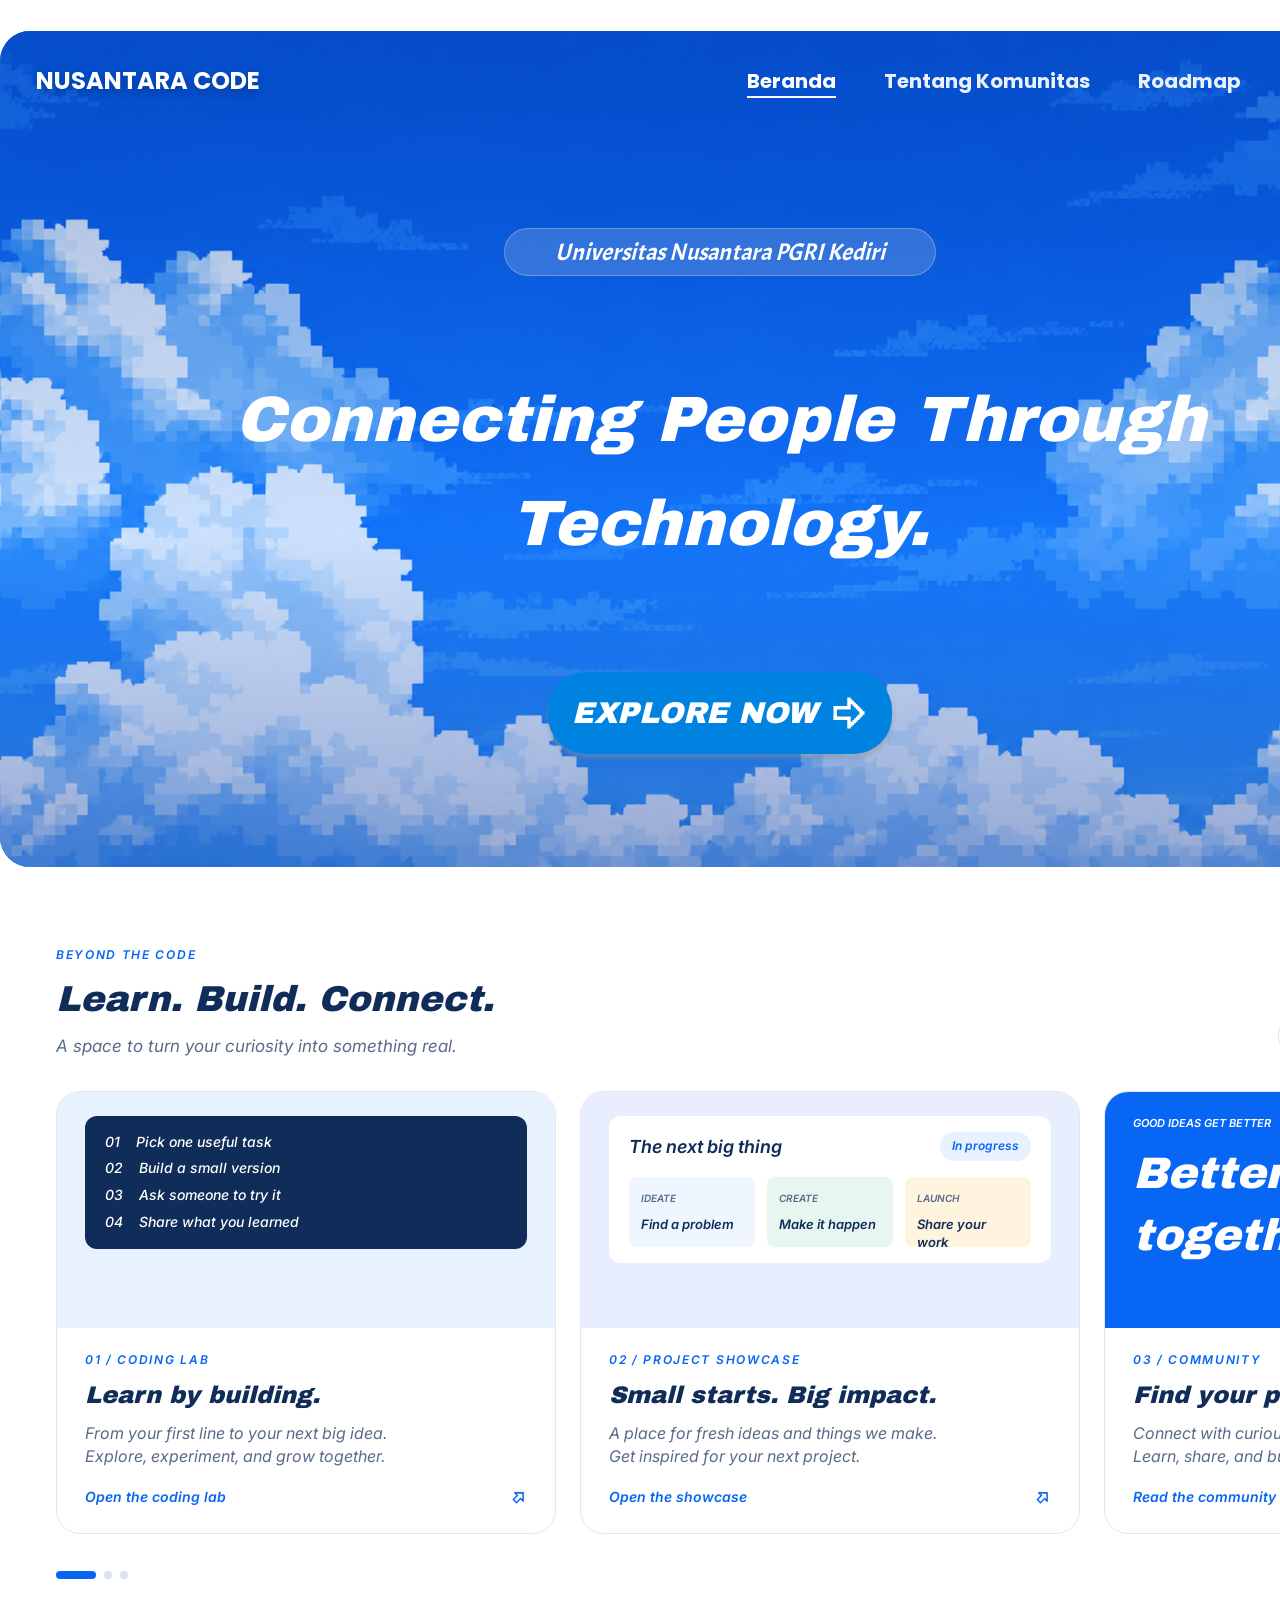
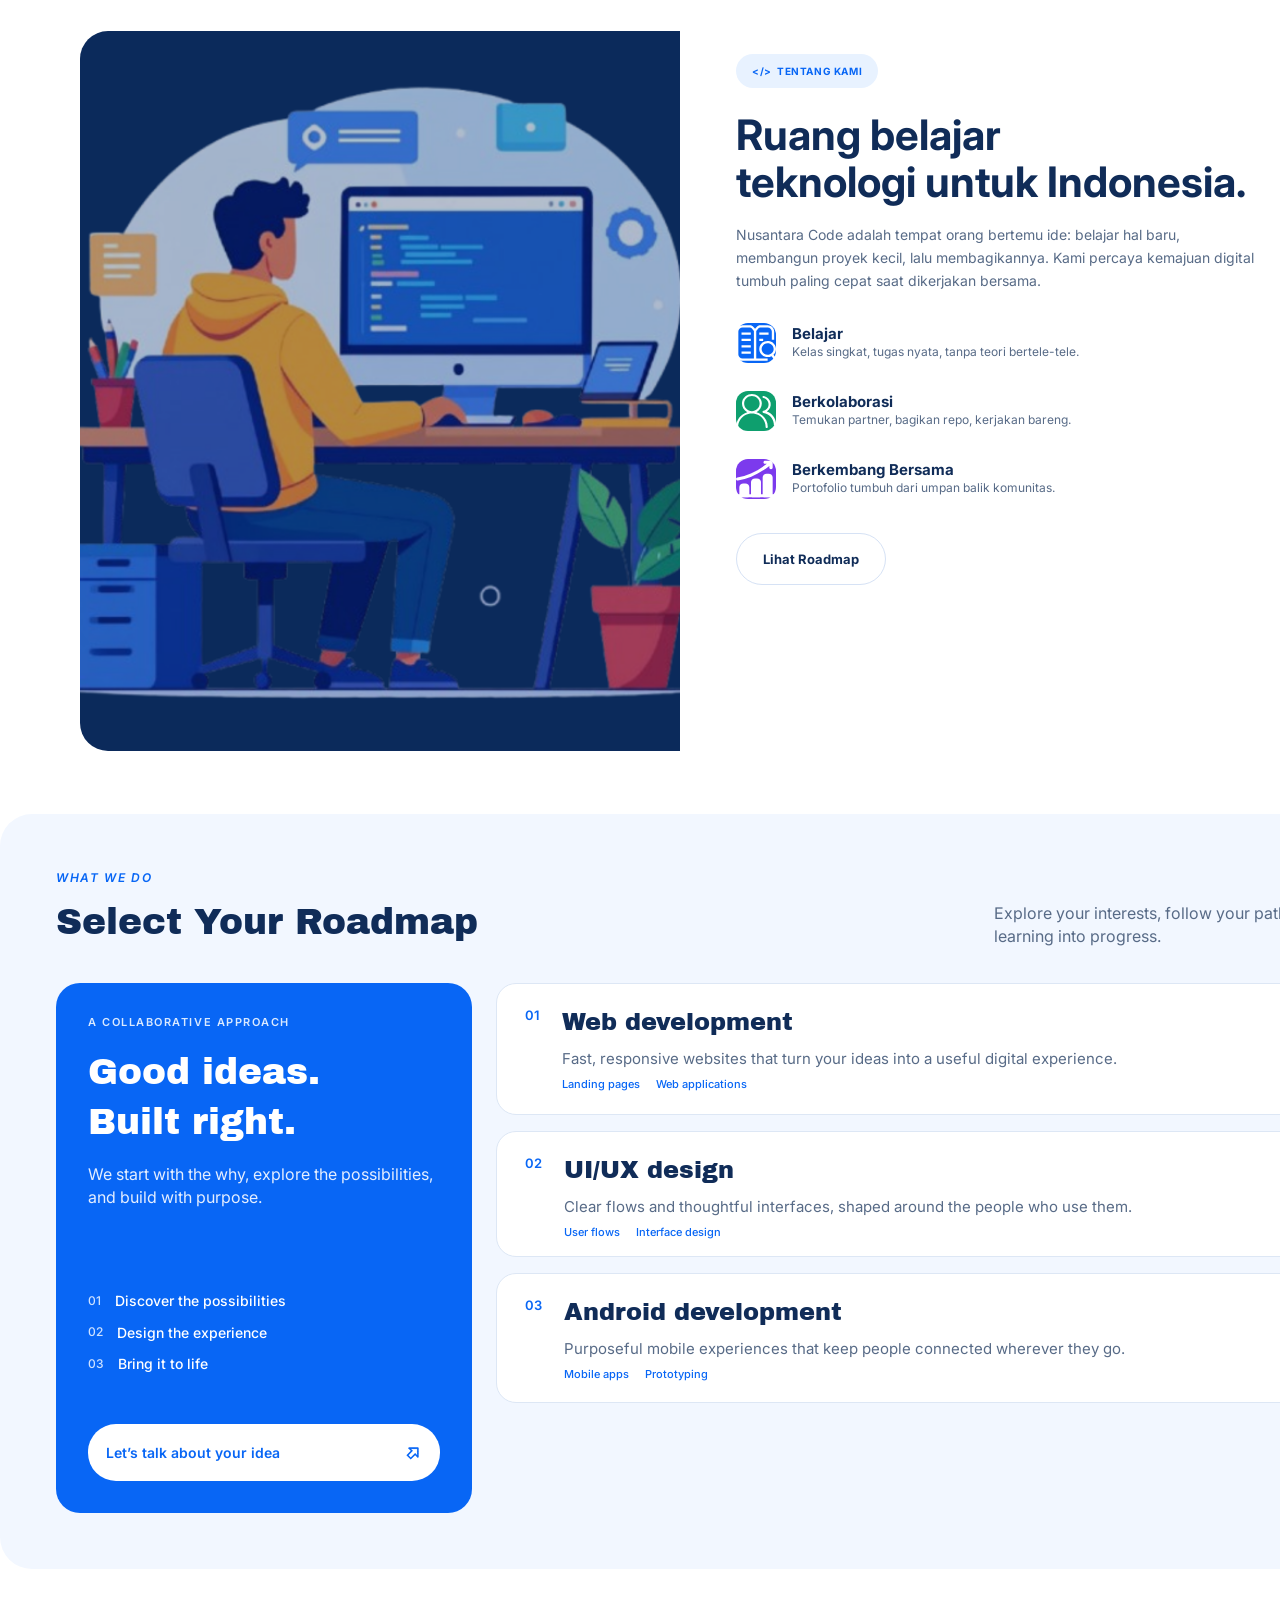
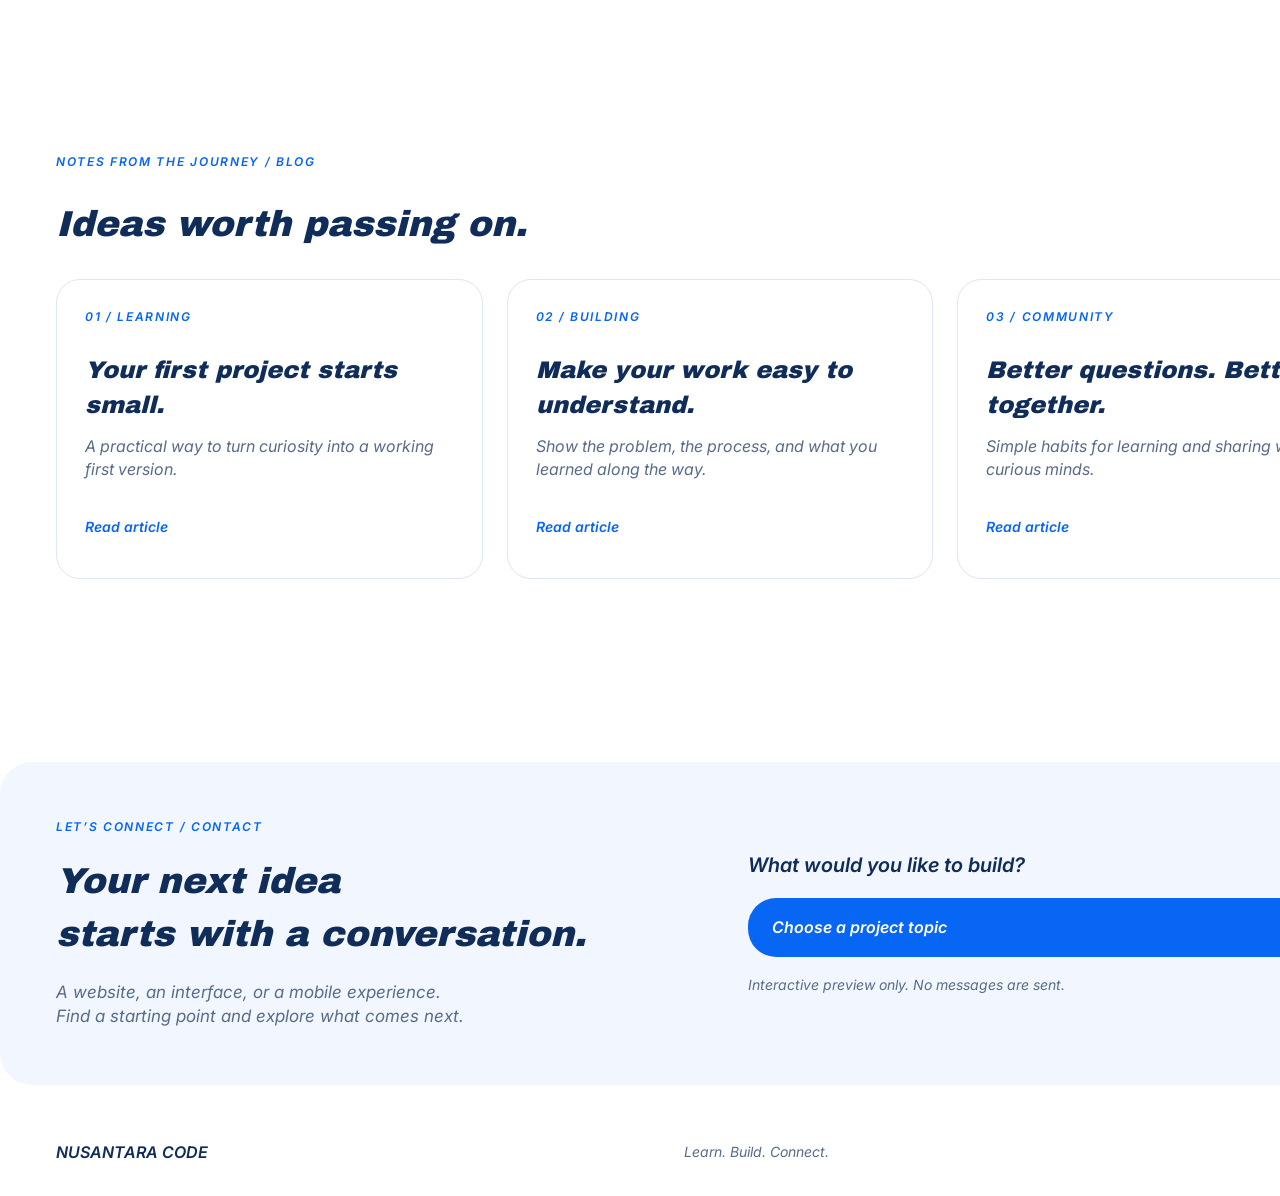
==== commit 4d737e80: "fix: fix header dan icon" ====
--- a/index.html
+++ b/index.html
@@ -2,101 +2,125 @@
 <html lang="id">
 <head>
   <meta charset="UTF-8" />
-  <meta name="viewport" content="width=device-width, initial-scale=1" />
+  <meta name="viewport" content="width=1440" />
   <title>Nusantara Code — Connecting People Through Technology</title>
   <meta name="description" content="Nusantara Code — tempat orang bertemu ide: belajar hal baru, membangun proyek kecil, lalu membagikannya." />
   <link rel="preconnect" href="https://fonts.googleapis.com" />
   <link rel="preconnect" href="https://fonts.gstatic.com" crossorigin />
-  <link href="https://fonts.googleapis.com/css2?family=Archivo+Black&family=Inter:ital,wght@0,400;0,500;0,600;0,700;1,400;1,500;1,600&family=Poppins:wght@600;700&display=swap" rel="stylesheet" />
+  <link href="https://fonts.googleapis.com/css2?family=Acme&family=Archivo+Black&family=Inter:ital,wght@0,400;0,500;0,600;0,700;1,400;1,500;1,600&family=Poppins:wght@400;500;600;700&display=swap" rel="stylesheet" />
   <link rel="stylesheet" href="css/styles.css" />
+  <link rel="stylesheet" href="css/header.css" />
 </head>
 <body>
 
-  <!-- ============ HEADER ============ -->
-  <header class="site-header" id="home">
-    <a class="logo" href="#home" aria-label="Nusantara Code — beranda">NUSANTARA CODE</a>
-
-    <nav class="site-nav" id="siteNav" aria-label="Navigasi utama">
-      <a href="#home" class="is-active">Home</a>
-      <a href="#about">About</a>
-      <a href="#roadmap">Roadmap</a>
-      <a href="#showcase">Showcase</a>
-      <a href="#blog">Blog</a>
-    </nav>
-
-    <a class="btn btn--light header-cta" href="#contact">Contact us</a>
-
-    <button class="nav-toggle" type="button" aria-label="Buka menu" aria-expanded="false" aria-controls="siteNav">
-      <span></span><span></span><span></span>
-    </button>
-  </header>
-
-  <main>
-
-    <!-- ============ HERO ============ -->
-    <section class="hero" aria-labelledby="hero-title">
+  <div class="page">
+
+    <!-- ============ HOME / HERO (1440 × 836) ============ -->
+    <section class="hero" id="home" aria-labelledby="hero-title">
       <div class="hero__bg" aria-hidden="true"></div>
 
-      <p class="hero__badge">Universitas Nusantara PGRI Kediri</p>
-
-      <h1 class="hero__title" id="hero-title">
-        Connecting People<br />Through Technology.
-      </h1>
-
-      <p class="hero__sub">A space to turn your curiosity into something real.</p>
-
-      <a class="btn btn--primary btn--lg" href="#roadmap">
-        EXPLORE NOW
-        <svg class="btn__icon" viewBox="0 0 24 24" aria-hidden="true" focusable="false">
-          <path d="M4 12h14M13 6l6 6-6 6" fill="none" stroke="currentColor" stroke-width="2.4" stroke-linecap="round" stroke-linejoin="round" />
-        </svg>
-      </a>
-    </section>
-
-    <!-- ============ DISCOVER — CAROUSEL ============ -->
-    <section class="section discover" id="roadmap" aria-labelledby="discover-title">
-      <div class="section__head">
-        <div>
+    <header class="site-header">
+      <a class="logo" href="{{index}}#home" aria-label="Nusantara Code — beranda">NUSANTARA CODE</a>
+
+      <nav class="site-nav" aria-label="Navigasi utama">
+        <a href="#home">Beranda</a>
+        <a href="#about">Tentang Komunitas</a>
+        <a href="#services-title">Roadmap</a>
+        <a href="#contact">Contact us</a>
+      </nav>
+    </header>
+<!-- HEADER:END -->
+
+      <div class="hero__content">
+        <p class="hero__badge">Universitas Nusantara PGRI Kediri</p>
+
+        <h1 class="hero__title" id="hero-title">
+          Connecting People Through<br />Technology.
+        </h1>
+
+        <a class="hero__cta" href="#roadmap">
+          EXPLORE NOW
+          <!-- ikon: assets/memory_arrow-right-bold.svg (38 × 38) -->
+          <span class="hero__cta-icon icon-slot" aria-hidden="true"><svg aria-hidden="true" viewBox="0 0 38 38" fill="none" xmlns="http://www.w3.org/2000/svg"><g><g><path transform="matrix(1 0 0 1 3.455 3.455)" d="M13.818 0L17.273 0L17.273 1.727L19 1.727L19 3.455L20.727 3.455L20.727 5.182L22.455 5.182L22.455 6.909L24.182 6.909L24.182 8.636L25.909 8.636L25.909 10.364L27.636 10.364L27.636 12.091L29.364 12.091L29.364 13.818L31.091 13.818L31.091 17.273L29.364 17.273L29.364 19L27.636 19L27.636 20.727L25.909 20.727L25.909 22.455L24.182 22.455L24.182 24.182L22.455 24.182L22.455 25.909L20.727 25.909L20.727 27.636L19 27.636L19 29.364L17.273 29.364L17.273 31.091L13.818 31.091L13.818 22.455L0 22.455L0 8.636L13.818 8.636L13.818 0ZM17.273 6.909L17.273 12.091L3.455 12.091L3.455 19L17.273 19L17.273 24.182L19 24.182L19 22.455L20.727 22.455L20.727 20.727L22.455 20.727L22.455 19L24.182 19L24.182 17.273L25.909 17.273L25.909 13.818L24.182 13.818L24.182 12.091L22.455 12.091L22.455 10.364L20.727 10.364L20.727 8.636L19 8.636L19 6.909L17.273 6.909Z" fill="currentColor"/></g></g></svg></span>
+        </a>
+      </div>
+    </section>
+
+    <!-- ============ DISCOVER — CAROUSEL (1440 × 712) ============ -->
+    <section class="discover" id="roadmap" aria-labelledby="discover-title">
+      <div class="discover__head">
+        <div class="discover__intro">
           <p class="eyebrow">BEYOND THE CODE</p>
           <h2 class="section__title" id="discover-title">Learn. Build. Connect.</h2>
           <p class="section__desc">A space to turn your curiosity into something real.</p>
         </div>
 
         <div class="carousel-controls">
-          <button class="round-btn" type="button" data-carousel="prev" aria-label="Kartu sebelumnya">←</button>
-          <button class="round-btn round-btn--primary" type="button" data-carousel="next" aria-label="Kartu berikutnya">→</button>
+          <button class="round-btn" type="button" data-carousel="prev" aria-label="Kartu sebelumnya">
+            <!-- ikon: assets/memory_arrow-right-bold.svg (24 × 24, dibalik lewat .is-flipped) -->
+            <span class="round-btn__icon icon-slot is-flipped" aria-hidden="true"><svg aria-hidden="true" viewBox="0 0 38 38" fill="none" xmlns="http://www.w3.org/2000/svg"><g><g><path transform="matrix(1 0 0 1 3.455 3.455)" d="M13.818 0L17.273 0L17.273 1.727L19 1.727L19 3.455L20.727 3.455L20.727 5.182L22.455 5.182L22.455 6.909L24.182 6.909L24.182 8.636L25.909 8.636L25.909 10.364L27.636 10.364L27.636 12.091L29.364 12.091L29.364 13.818L31.091 13.818L31.091 17.273L29.364 17.273L29.364 19L27.636 19L27.636 20.727L25.909 20.727L25.909 22.455L24.182 22.455L24.182 24.182L22.455 24.182L22.455 25.909L20.727 25.909L20.727 27.636L19 27.636L19 29.364L17.273 29.364L17.273 31.091L13.818 31.091L13.818 22.455L0 22.455L0 8.636L13.818 8.636L13.818 0ZM17.273 6.909L17.273 12.091L3.455 12.091L3.455 19L17.273 19L17.273 24.182L19 24.182L19 22.455L20.727 22.455L20.727 20.727L22.455 20.727L22.455 19L24.182 19L24.182 17.273L25.909 17.273L25.909 13.818L24.182 13.818L24.182 12.091L22.455 12.091L22.455 10.364L20.727 10.364L20.727 8.636L19 8.636L19 6.909L17.273 6.909Z" fill="currentColor"/></g></g></svg></span>
+          </button>
+          <button class="round-btn round-btn--primary" type="button" data-carousel="next" aria-label="Kartu berikutnya">
+            <!-- ikon: assets/memory_arrow-right-bold.svg (24 × 24) -->
+            <span class="round-btn__icon icon-slot" aria-hidden="true"><svg aria-hidden="true" viewBox="0 0 38 38" fill="none" xmlns="http://www.w3.org/2000/svg"><g><g><path transform="matrix(1 0 0 1 3.455 3.455)" d="M13.818 0L17.273 0L17.273 1.727L19 1.727L19 3.455L20.727 3.455L20.727 5.182L22.455 5.182L22.455 6.909L24.182 6.909L24.182 8.636L25.909 8.636L25.909 10.364L27.636 10.364L27.636 12.091L29.364 12.091L29.364 13.818L31.091 13.818L31.091 17.273L29.364 17.273L29.364 19L27.636 19L27.636 20.727L25.909 20.727L25.909 22.455L24.182 22.455L24.182 24.182L22.455 24.182L22.455 25.909L20.727 25.909L20.727 27.636L19 27.636L19 29.364L17.273 29.364L17.273 31.091L13.818 31.091L13.818 22.455L0 22.455L0 8.636L13.818 8.636L13.818 0ZM17.273 6.909L17.273 12.091L3.455 12.091L3.455 19L17.273 19L17.273 24.182L19 24.182L19 22.455L20.727 22.455L20.727 20.727L22.455 20.727L22.455 19L24.182 19L24.182 17.273L25.909 17.273L25.909 13.818L24.182 13.818L24.182 12.091L22.455 12.091L22.455 10.364L20.727 10.364L20.727 8.636L19 8.636L19 6.909L17.273 6.909Z" fill="currentColor"/></g></g></svg></span>
+          </button>
         </div>
       </div>
 
       <div class="carousel" data-carousel-track tabindex="0" aria-label="Gulungan kartu">
         <article class="card">
           <div class="card__preview card__preview--sky">
-            <pre class="code"><code><span class="code__ln">01</span>const idea = "something great";
-<span class="code__ln">02</span>build(smallVersion);
-<span class="code__ln">03</span>learnFromPeople();
-<span class="code__ln">04</span>shareWithEveryone();</code></pre>
+            <div class="snippet">
+              <p>01&nbsp;&nbsp;&nbsp;&nbsp;Pick one useful task</p>
+              <p>02&nbsp;&nbsp;&nbsp;&nbsp;Build a small version</p>
+              <p>03&nbsp;&nbsp;&nbsp;&nbsp;Ask someone to try it</p>
+              <p>04&nbsp;&nbsp;&nbsp;&nbsp;Share what you learned</p>
+            </div>
           </div>
           <div class="card__body">
             <p class="eyebrow">01 / CODING LAB</p>
             <h3 class="card__title">Learn by building.</h3>
             <p class="card__desc">From your first line to your next big idea.<br />Explore, experiment, and grow together.</p>
-            <a class="card__more" href="roadmap/web-development.html">Buka roadmap Web Development <span aria-hidden="true">↗</span></a>
+            <a class="card__more" href="roadmap/web-development.html">
+              <span>Open the coding lab</span>
+              <!-- ikon: assets/memory_arrow-right-bold.svg (16 × 28, rotasi lewat .is-up-right) -->
+              <span class="card__more-icon icon-slot is-up-right" aria-hidden="true"><svg aria-hidden="true" viewBox="0 0 38 38" fill="none" xmlns="http://www.w3.org/2000/svg"><g><g><path transform="matrix(1 0 0 1 3.455 3.455)" d="M13.818 0L17.273 0L17.273 1.727L19 1.727L19 3.455L20.727 3.455L20.727 5.182L22.455 5.182L22.455 6.909L24.182 6.909L24.182 8.636L25.909 8.636L25.909 10.364L27.636 10.364L27.636 12.091L29.364 12.091L29.364 13.818L31.091 13.818L31.091 17.273L29.364 17.273L29.364 19L27.636 19L27.636 20.727L25.909 20.727L25.909 22.455L24.182 22.455L24.182 24.182L22.455 24.182L22.455 25.909L20.727 25.909L20.727 27.636L19 27.636L19 29.364L17.273 29.364L17.273 31.091L13.818 31.091L13.818 22.455L0 22.455L0 8.636L13.818 8.636L13.818 0ZM17.273 6.909L17.273 12.091L3.455 12.091L3.455 19L17.273 19L17.273 24.182L19 24.182L19 22.455L20.727 22.455L20.727 20.727L22.455 20.727L22.455 19L24.182 19L24.182 17.273L25.909 17.273L25.909 13.818L24.182 13.818L24.182 12.091L22.455 12.091L22.455 10.364L20.727 10.364L20.727 8.636L19 8.636L19 6.909L17.273 6.909Z" fill="currentColor"/></g></g></svg></span>
+            </a>
           </div>
         </article>
 
         <article class="card">
           <div class="card__preview card__preview--lilac">
-            <ul class="steps">
-              <li><span class="steps__n">01</span>Pilih satu tugas kecil yang berguna</li>
-              <li><span class="steps__n">02</span>Bangun versi paling sederhananya</li>
-              <li><span class="steps__n">03</span>Bagikan apa yang kamu pelajari</li>
-            </ul>
+            <div class="project-board">
+              <div class="project-board__head">
+                <p class="project-board__title">The next big thing</p>
+                <span class="project-board__status">In progress</span>
+              </div>
+              <ul class="milestones">
+                <li class="milestone milestone--ideate">
+                  <span class="milestone__label">IDEATE</span>
+                  <span class="milestone__value">Find a problem</span>
+                </li>
+                <li class="milestone milestone--create">
+                  <span class="milestone__label">CREATE</span>
+                  <span class="milestone__value">Make it happen</span>
+                </li>
+                <li class="milestone milestone--launch">
+                  <span class="milestone__label">LAUNCH</span>
+                  <span class="milestone__value">Share your work</span>
+                </li>
+              </ul>
+            </div>
           </div>
           <div class="card__body">
             <p class="eyebrow">02 / PROJECT SHOWCASE</p>
             <h3 class="card__title">Small starts. Big impact.</h3>
             <p class="card__desc">A place for fresh ideas and things we make.<br />Get inspired for your next project.</p>
-            <a class="card__more" href="roadmap/uiux.html">Buka roadmap UI/UX Design <span aria-hidden="true">↗</span></a>
+            <a class="card__more" href="roadmap/uiux.html">
+              <span>Open the showcase</span>
+              <!-- ikon: assets/memory_arrow-right-bold.svg (16 × 28, rotasi lewat .is-up-right) -->
+              <span class="card__more-icon icon-slot is-up-right" aria-hidden="true"><svg aria-hidden="true" viewBox="0 0 38 38" fill="none" xmlns="http://www.w3.org/2000/svg"><g><g><path transform="matrix(1 0 0 1 3.455 3.455)" d="M13.818 0L17.273 0L17.273 1.727L19 1.727L19 3.455L20.727 3.455L20.727 5.182L22.455 5.182L22.455 6.909L24.182 6.909L24.182 8.636L25.909 8.636L25.909 10.364L27.636 10.364L27.636 12.091L29.364 12.091L29.364 13.818L31.091 13.818L31.091 17.273L29.364 17.273L29.364 19L27.636 19L27.636 20.727L25.909 20.727L25.909 22.455L24.182 22.455L24.182 24.182L22.455 24.182L22.455 25.909L20.727 25.909L20.727 27.636L19 27.636L19 29.364L17.273 29.364L17.273 31.091L13.818 31.091L13.818 22.455L0 22.455L0 8.636L13.818 8.636L13.818 0ZM17.273 6.909L17.273 12.091L3.455 12.091L3.455 19L17.273 19L17.273 24.182L19 24.182L19 22.455L20.727 22.455L20.727 20.727L22.455 20.727L22.455 19L24.182 19L24.182 17.273L25.909 17.273L25.909 13.818L24.182 13.818L24.182 12.091L22.455 12.091L22.455 10.364L20.727 10.364L20.727 8.636L19 8.636L19 6.909L17.273 6.909Z" fill="currentColor"/></g></g></svg></span>
+            </a>
           </div>
         </article>
 
@@ -109,7 +133,11 @@
             <p class="eyebrow">03 / COMMUNITY</p>
             <h3 class="card__title">Find your people.</h3>
             <p class="card__desc">Connect with curious minds.<br />Learn, share, and build as a community.</p>
-            <a class="card__more" href="roadmap/android-development.html">Buka roadmap Android Development <span aria-hidden="true">↗</span></a>
+            <a class="card__more" href="roadmap/android-development.html">
+              <span>Read the community note</span>
+              <!-- ikon: assets/memory_arrow-right-bold.svg (16 × 28, rotasi lewat .is-up-right) -->
+              <span class="card__more-icon icon-slot is-up-right" aria-hidden="true"><svg aria-hidden="true" viewBox="0 0 38 38" fill="none" xmlns="http://www.w3.org/2000/svg"><g><g><path transform="matrix(1 0 0 1 3.455 3.455)" d="M13.818 0L17.273 0L17.273 1.727L19 1.727L19 3.455L20.727 3.455L20.727 5.182L22.455 5.182L22.455 6.909L24.182 6.909L24.182 8.636L25.909 8.636L25.909 10.364L27.636 10.364L27.636 12.091L29.364 12.091L29.364 13.818L31.091 13.818L31.091 17.273L29.364 17.273L29.364 19L27.636 19L27.636 20.727L25.909 20.727L25.909 22.455L24.182 22.455L24.182 24.182L22.455 24.182L22.455 25.909L20.727 25.909L20.727 27.636L19 27.636L19 29.364L17.273 29.364L17.273 31.091L13.818 31.091L13.818 22.455L0 22.455L0 8.636L13.818 8.636L13.818 0ZM17.273 6.909L17.273 12.091L3.455 12.091L3.455 19L17.273 19L17.273 24.182L19 24.182L19 22.455L20.727 22.455L20.727 20.727L22.455 20.727L22.455 19L24.182 19L24.182 17.273L25.909 17.273L25.909 13.818L24.182 13.818L24.182 12.091L22.455 12.091L22.455 10.364L20.727 10.364L20.727 8.636L19 8.636L19 6.909L17.273 6.909Z" fill="currentColor"/></g></g></svg></span>
+            </a>
           </div>
         </article>
       </div>
@@ -122,87 +150,114 @@
       </div>
     </section>
 
-    <!-- ============ ABOUT ============ -->
-    <section class="section about" id="about" aria-labelledby="about-title">
-      <div class="about__copy">
-        <p class="eyebrow">&lt;/&gt;&nbsp; TENTANG KAMI</p>
-        <h2 class="section__title" id="about-title">Ruang belajar<br />teknologi untuk Indonesia.</h2>
-        <p class="section__desc section__desc--wide">
+    <!-- ============ ABOUT (1280 × 720) ============ -->
+    <section class="about" id="about" aria-labelledby="about-title">
+      <div class="about__art" aria-hidden="true"></div>
+
+      <div class="about__content">
+        <p class="about__chip">&lt;/&gt;&nbsp; TENTANG KAMI</p>
+        <h2 class="about__title" id="about-title">Ruang belajar<br />teknologi untuk Indonesia.</h2>
+        <p class="about__desc">
           Nusantara Code adalah tempat orang bertemu ide: belajar hal baru, membangun proyek kecil,
           lalu membagikannya. Kami percaya kemajuan digital tumbuh paling cepat saat dikerjakan bersama.
         </p>
-      </div>
-
-      <ul class="about__features">
-        <li>
-          <span class="about__icon" style="--c:#0866F5">◉</span>
-          <div><strong>Belajar</strong><p>Kelas singkat, tugas nyata, tanpa teori bertele-tele.</p></div>
-        </li>
-        <li>
-          <span class="about__icon" style="--c:#0E9F6E">◎</span>
-          <div><strong>Berkolaborasi</strong><p>Temukan partner, bagikan repo, kerjakan bareng.</p></div>
-        </li>
-        <li>
-          <span class="about__icon" style="--c:#7C3AED">✦</span>
-          <div><strong>Berkembang Bersama</strong><p>Portofolio tumbuh dari umpan balik komunitas.</p></div>
-        </li>
-      </ul>
-
-      <a class="btn btn--ghost" href="roadmap/web-development.html">Lihat Roadmap</a>
-    </section>
-
-    <!-- ============ SERVICES / ROADMAP ============ -->
-    <section class="section services" id="showcase" aria-labelledby="services-title">
+
+        <ul class="about__features">
+          <li>
+            <!-- ikon: assets/Group 5.svg (40 × 40) -->
+            <span class="about__icon about__icon--belajar icon-slot" aria-hidden="true"><svg aria-hidden="true" viewBox="0 0 24.825 21.979" fill="none" xmlns="http://www.w3.org/2000/svg"><g><g><path transform="matrix(1 0 0 1 0 0)" d="M12.571 3.548L13.966 1.905C14.236 1.587 14.641 1.402 15.067 1.403L19.634 1.403C21.062 1.404 22.219 2.52 22.22 3.898L22.22 8.924L23.681 8.924L23.681 3.898C23.675 1.745 21.866 0.002 19.634 0L15.067 0C14.202 -0.002 13.382 0.373 12.836 1.02L11.842 2.185L10.845 1.014C10.298 0.369 9.478 -0.004 8.614 0L4.05 0C1.818 0.002 0.007 1.745 0 3.898L0 18.074C0.002 20.231 1.815 21.978 4.05 21.979L19.634 21.979L19.634 20.572L12.571 20.572L12.571 3.548ZM1.459 18.074L1.459 3.898C1.459 3.236 1.733 2.601 2.219 2.133C2.705 1.665 3.363 1.402 4.05 1.403L8.614 1.403C9.041 1.402 9.446 1.587 9.717 1.905L11.11 3.548L11.11 20.572L4.05 20.572C2.62 20.572 1.46 19.454 1.459 18.074Z" fill="currentColor"/></g><g><path transform="matrix(1 0 0 1 3.427 4.407)" d="M0 0L5.76 0L5.76 1.409L0 1.409L0 0ZM11.026 0L16.787 0L16.787 1.409L11.026 1.409L11.026 0ZM0 3.955L5.76 3.955L5.76 5.364L0 5.364L0 3.955ZM11.026 3.955L13.432 3.955L13.432 5.364L11.026 5.364L11.026 3.955ZM0 7.912L5.76 7.912L5.76 9.321L0 9.321L0 7.912ZM0 11.869L5.76 11.869L5.76 13.278L0 13.278L0 11.869ZM21.398 10.328C21.403 8.075 19.848 6.095 17.598 5.49C15.348 4.884 12.955 5.802 11.75 7.733C10.546 9.663 10.825 12.132 12.432 13.767C14.04 15.402 16.582 15.801 18.644 14.742L20.069 16.632L21.249 15.804L19.822 13.91C20.827 12.97 21.396 11.679 21.398 10.328ZM12.478 10.328C12.478 8.341 14.149 6.73 16.209 6.73C18.269 6.73 19.939 8.341 19.939 10.328C19.939 12.316 18.269 13.927 16.209 13.927C14.15 13.925 12.481 12.315 12.478 10.328Z" fill="currentColor"/></g></g></svg></span>
+            <div><strong>Belajar</strong><p>Kelas singkat, tugas nyata, tanpa teori bertele-tele.</p></div>
+          </li>
+          <li>
+            <!-- ikon: assets/Group 6.svg (40 × 40) -->
+            <span class="about__icon about__icon--kolaborasi icon-slot" aria-hidden="true"><svg aria-hidden="true" viewBox="0 0 27 23.074" fill="none" xmlns="http://www.w3.org/2000/svg"><g><g><path transform="matrix(1 0 0 1 0 0)" d="M13.836 12.332C16.566 10.935 17.968 7.899 17.231 4.977C16.495 2.054 13.81 0 10.727 0C7.645 0 4.96 2.054 4.223 4.977C3.487 7.899 4.888 10.935 7.619 12.332C3.098 13.674 0.006 17.742 0 22.356C0 22.753 0.33 23.074 0.736 23.074C1.143 23.074 1.472 22.753 1.472 22.356C1.429 19.1 3.184 16.073 6.065 14.433C8.946 12.793 12.508 12.793 15.39 14.433C18.271 16.073 20.025 19.1 19.982 22.356C19.982 22.753 20.312 23.074 20.718 23.074C21.125 23.074 21.455 22.753 21.455 22.356C21.449 17.742 18.357 13.674 13.836 12.332ZM5.502 6.541C5.502 3.724 7.842 1.439 10.728 1.439C13.614 1.439 15.954 3.724 15.954 6.541C15.954 9.359 13.614 11.643 10.728 11.643C7.842 11.643 5.502 9.359 5.502 6.541Z" fill="currentColor"/></g><g><path transform="matrix(1 0 0 1 17.876 1.389)" d="M9.082 18.37C8.744 14.83 6.363 11.789 2.951 10.543C4.93 9.242 5.925 6.916 5.482 4.628C5.039 2.34 3.243 0.528 0.915 0.022C0.655 -0.042 0.381 0.037 0.198 0.229C0.015 0.42 -0.047 0.693 0.036 0.941C0.119 1.19 0.334 1.375 0.597 1.425C2.65 1.873 4.111 3.651 4.113 5.705C4.116 7.759 2.661 9.54 0.609 9.994C0.344 10.052 0.133 10.248 0.062 10.504C0.044 10.553 0.032 10.603 0.027 10.654C0.001 10.843 0.054 11.035 0.173 11.186C0.292 11.337 0.468 11.436 0.661 11.46C4.375 11.951 7.255 14.871 7.618 18.513C7.639 18.754 7.652 19.001 7.652 19.245C7.652 19.642 7.981 19.964 8.388 19.964C8.794 19.964 9.124 19.642 9.124 19.245C9.124 18.947 9.115 18.655 9.082 18.37Z" fill="currentColor"/></g></g></svg></span>
+            <div><strong>Berkolaborasi</strong><p>Temukan partner, bagikan repo, kerjakan bareng.</p></div>
+          </li>
+          <li>
+            <!-- ikon: assets/layer1.svg (40 × 40) -->
+            <span class="about__icon about__icon--berkembang icon-slot" aria-hidden="true"><svg aria-hidden="true" viewBox="0 0 25.197 22.936" fill="none" xmlns="http://www.w3.org/2000/svg"><g><g><path transform="matrix(1 0 0 1 0 21.024)" d="M0.956 0L24.241 0C24.769 0 25.197 0.428 25.197 0.956L25.197 0.956L25.197 0.956C25.197 1.484 24.769 1.912 24.241 1.912L24.241 1.912L0.956 1.912C0.428 1.912 0 1.484 0 0.956L0 0.956L0 0.956C0 0.428 0.428 0 0.956 0L0.956 0Z" fill="currentColor"/></g><g><path transform="matrix(1 0 0 1 2.1 14.336)" d="M2.518 0C1.141 0 0 1.039 0 2.293L0 7.648C0.001 7.902 0.113 8.144 0.31 8.323C0.508 8.502 0.775 8.601 1.054 8.6L5.253 8.6C5.83 8.599 6.297 8.173 6.299 7.648L6.299 2.293C6.299 1.039 5.159 0 3.781 0L2.518 0Z" fill="currentColor"/></g><g><path transform="matrix(1 0 0 1 9.453 11.083)" d="M2.518 0C1.141 0 0 1.039 0 2.293L0 10.9C0.002 11.426 0.469 11.851 1.046 11.853L5.246 11.853C5.822 11.851 6.289 11.426 6.292 10.9L6.292 2.293C6.292 1.039 5.151 0 3.773 0L2.518 0Z" fill="currentColor"/></g><g><path transform="matrix(1 0 0 1 16.798 8.219)" d="M2.518 0C1.141 0 0 1.039 0 2.293L0 13.765C0.002 14.29 0.469 14.716 1.046 14.717L5.246 14.717C5.524 14.718 5.791 14.619 5.989 14.44C6.187 14.261 6.298 14.018 6.299 13.765L6.299 2.293C6.299 1.039 5.151 0 3.773 0L2.518 0Z" fill="currentColor"/></g><g><path transform="matrix(1 0 0 1 0.006 0)" d="M18.327 0C17.75 0.001 17.282 0.426 17.279 0.952C17.278 1.206 17.388 1.45 17.585 1.63C17.781 1.81 18.048 1.911 18.327 1.912L19.411 1.912C13.475 6.559 7.259 9.446 0.854 10.526C0.286 10.624 -0.088 11.123 0.018 11.641C0.122 12.158 0.665 12.502 1.234 12.41C8.13 11.246 14.765 8.126 20.992 3.205L20.992 4.331C20.991 4.584 21.1 4.828 21.296 5.008C21.492 5.188 21.759 5.289 22.037 5.29C22.317 5.291 22.586 5.191 22.784 5.01C22.982 4.83 23.092 4.586 23.091 4.331L23.091 1.516C23.091 0.691 22.324 0 21.418 0L18.327 0Z" fill="currentColor"/></g></g></svg></span>
+            <div><strong>Berkembang Bersama</strong><p>Portofolio tumbuh dari umpan balik komunitas.</p></div>
+          </li>
+        </ul>
+
+        <a class="about__cta" href="#services-title">Lihat Roadmap</a>
+      </div>
+    </section>
+
+    <!-- ============ SERVICES / ROADMAP (1440 × 755) ============ -->
+    <section class="services" id="showcase" aria-labelledby="services-title">
       <div class="services__head">
-        <div>
+        <div class="services__heading">
           <p class="eyebrow">WHAT WE DO</p>
-          <h2 class="section__title" id="services-title">Select Your Roadmap</h2>
+          <h2 class="section__title section__title--regular" id="services-title">Select Your Roadmap</h2>
         </div>
-        <p class="section__desc section__desc--small">Explore your interests, follow your path, and turn learning into progress.</p>
+        <p class="services__desc">Explore your interests, follow your path, and turn learning into progress.</p>
       </div>
 
       <div class="services__grid">
         <article class="approach">
-          <p class="approach__eyebrow">A COLLABORATIVE APPROACH</p>
-          <h3 class="approach__title">Good ideas.<br />Built right.</h3>
-          <p class="approach__desc">We start with the why, explore the possibilities, and build with purpose.</p>
+          <div class="approach__message">
+            <p class="approach__eyebrow">A COLLABORATIVE APPROACH</p>
+            <h3 class="approach__title">Good ideas.<br />Built right.</h3>
+            <p class="approach__desc">We start with the why, explore the possibilities, and build with purpose.</p>
+          </div>
+
+          <ul class="approach__steps">
+            <li><span>01</span>Discover the possibilities</li>
+            <li><span>02</span>Design the experience</li>
+            <li><span>03</span>Bring it to life</li>
+          </ul>
+
           <a class="approach__cta" href="#contact">
             <span>Let’s talk about your idea</span>
-            <span aria-hidden="true">↗</span>
+            <!-- ikon: assets/memory_arrow-right-bold.svg (17 × 29, rotasi lewat .is-up-right) -->
+            <span class="approach__cta-icon icon-slot is-up-right" aria-hidden="true"><svg aria-hidden="true" viewBox="0 0 38 38" fill="none" xmlns="http://www.w3.org/2000/svg"><g><g><path transform="matrix(1 0 0 1 3.455 3.455)" d="M13.818 0L17.273 0L17.273 1.727L19 1.727L19 3.455L20.727 3.455L20.727 5.182L22.455 5.182L22.455 6.909L24.182 6.909L24.182 8.636L25.909 8.636L25.909 10.364L27.636 10.364L27.636 12.091L29.364 12.091L29.364 13.818L31.091 13.818L31.091 17.273L29.364 17.273L29.364 19L27.636 19L27.636 20.727L25.909 20.727L25.909 22.455L24.182 22.455L24.182 24.182L22.455 24.182L22.455 25.909L20.727 25.909L20.727 27.636L19 27.636L19 29.364L17.273 29.364L17.273 31.091L13.818 31.091L13.818 22.455L0 22.455L0 8.636L13.818 8.636L13.818 0ZM17.273 6.909L17.273 12.091L3.455 12.091L3.455 19L17.273 19L17.273 24.182L19 24.182L19 22.455L20.727 22.455L20.727 20.727L22.455 20.727L22.455 19L24.182 19L24.182 17.273L25.909 17.273L25.909 13.818L24.182 13.818L24.182 12.091L22.455 12.091L22.455 10.364L20.727 10.364L20.727 8.636L19 8.636L19 6.909L17.273 6.909Z" fill="currentColor"/></g></g></svg></span>
           </a>
         </article>
 
         <ul class="service-list">
-          <li class="service">
-            <a class="service__link" href="roadmap/web-development.html">
+          <li>
+            <a class="service" href="roadmap/web-development.html">
               <span class="service__n">01</span>
-              <h3 class="service__title">Web development</h3>
-              <p class="service__desc">HTML, CSS, JavaScript — from structure to deploy.</p>
-              <span class="service__arrow" aria-hidden="true">↗</span>
-            </a>
-          </li>
-          <li class="service">
-            <a class="service__link" href="roadmap/uiux.html">
+              <div class="service__body">
+                <h3 class="service__title">Web development</h3>
+                <p class="service__desc">Fast, responsive websites that turn your ideas into a useful digital experience.</p>
+                <p class="service__tags"><span>Landing pages</span><span>Web applications</span></p>
+              </div>
+              <!-- ikon: assets/memory_arrow-right-bold.svg (18 × 32, rotasi lewat .is-up-right) -->
+              <span class="service__arrow icon-slot is-up-right" aria-hidden="true"><svg aria-hidden="true" viewBox="0 0 38 38" fill="none" xmlns="http://www.w3.org/2000/svg"><g><g><path transform="matrix(1 0 0 1 3.455 3.455)" d="M13.818 0L17.273 0L17.273 1.727L19 1.727L19 3.455L20.727 3.455L20.727 5.182L22.455 5.182L22.455 6.909L24.182 6.909L24.182 8.636L25.909 8.636L25.909 10.364L27.636 10.364L27.636 12.091L29.364 12.091L29.364 13.818L31.091 13.818L31.091 17.273L29.364 17.273L29.364 19L27.636 19L27.636 20.727L25.909 20.727L25.909 22.455L24.182 22.455L24.182 24.182L22.455 24.182L22.455 25.909L20.727 25.909L20.727 27.636L19 27.636L19 29.364L17.273 29.364L17.273 31.091L13.818 31.091L13.818 22.455L0 22.455L0 8.636L13.818 8.636L13.818 0ZM17.273 6.909L17.273 12.091L3.455 12.091L3.455 19L17.273 19L17.273 24.182L19 24.182L19 22.455L20.727 22.455L20.727 20.727L22.455 20.727L22.455 19L24.182 19L24.182 17.273L25.909 17.273L25.909 13.818L24.182 13.818L24.182 12.091L22.455 12.091L22.455 10.364L20.727 10.364L20.727 8.636L19 8.636L19 6.909L17.273 6.909Z" fill="currentColor"/></g></g></svg></span>
+            </a>
+          </li>
+          <li>
+            <a class="service" href="roadmap/uiux.html">
               <span class="service__n">02</span>
-              <h3 class="service__title">UI/UX design</h3>
-              <p class="service__desc">Research, wireframe, prototype, then validate.</p>
-              <span class="service__arrow" aria-hidden="true">↗</span>
-            </a>
-          </li>
-          <li class="service">
-            <a class="service__link" href="roadmap/android-development.html">
+              <div class="service__body">
+                <h3 class="service__title">UI/UX design</h3>
+                <p class="service__desc">Clear flows and thoughtful interfaces, shaped around the people who use them.</p>
+                <p class="service__tags"><span>User flows</span><span>Interface design</span></p>
+              </div>
+              <!-- ikon: assets/memory_arrow-right-bold.svg (18 × 32, rotasi lewat .is-up-right) -->
+              <span class="service__arrow icon-slot is-up-right" aria-hidden="true"><svg aria-hidden="true" viewBox="0 0 38 38" fill="none" xmlns="http://www.w3.org/2000/svg"><g><g><path transform="matrix(1 0 0 1 3.455 3.455)" d="M13.818 0L17.273 0L17.273 1.727L19 1.727L19 3.455L20.727 3.455L20.727 5.182L22.455 5.182L22.455 6.909L24.182 6.909L24.182 8.636L25.909 8.636L25.909 10.364L27.636 10.364L27.636 12.091L29.364 12.091L29.364 13.818L31.091 13.818L31.091 17.273L29.364 17.273L29.364 19L27.636 19L27.636 20.727L25.909 20.727L25.909 22.455L24.182 22.455L24.182 24.182L22.455 24.182L22.455 25.909L20.727 25.909L20.727 27.636L19 27.636L19 29.364L17.273 29.364L17.273 31.091L13.818 31.091L13.818 22.455L0 22.455L0 8.636L13.818 8.636L13.818 0ZM17.273 6.909L17.273 12.091L3.455 12.091L3.455 19L17.273 19L17.273 24.182L19 24.182L19 22.455L20.727 22.455L20.727 20.727L22.455 20.727L22.455 19L24.182 19L24.182 17.273L25.909 17.273L25.909 13.818L24.182 13.818L24.182 12.091L22.455 12.091L22.455 10.364L20.727 10.364L20.727 8.636L19 8.636L19 6.909L17.273 6.909Z" fill="currentColor"/></g></g></svg></span>
+            </a>
+          </li>
+          <li>
+            <a class="service" href="roadmap/android-development.html">
               <span class="service__n">03</span>
-              <h3 class="service__title">Mobile development</h3>
-              <p class="service__desc">Kotlin, Compose, and Android — start to store.</p>
-              <span class="service__arrow" aria-hidden="true">↗</span>
+              <div class="service__body">
+                <h3 class="service__title">Android development</h3>
+                <p class="service__desc">Purposeful mobile experiences that keep people connected wherever they go.</p>
+                <p class="service__tags"><span>Mobile apps</span><span>Prototyping</span></p>
+              </div>
+              <!-- ikon: assets/memory_arrow-right-bold.svg (18 × 32, rotasi lewat .is-up-right) -->
+              <span class="service__arrow icon-slot is-up-right" aria-hidden="true"><svg aria-hidden="true" viewBox="0 0 38 38" fill="none" xmlns="http://www.w3.org/2000/svg"><g><g><path transform="matrix(1 0 0 1 3.455 3.455)" d="M13.818 0L17.273 0L17.273 1.727L19 1.727L19 3.455L20.727 3.455L20.727 5.182L22.455 5.182L22.455 6.909L24.182 6.909L24.182 8.636L25.909 8.636L25.909 10.364L27.636 10.364L27.636 12.091L29.364 12.091L29.364 13.818L31.091 13.818L31.091 17.273L29.364 17.273L29.364 19L27.636 19L27.636 20.727L25.909 20.727L25.909 22.455L24.182 22.455L24.182 24.182L22.455 24.182L22.455 25.909L20.727 25.909L20.727 27.636L19 27.636L19 29.364L17.273 29.364L17.273 31.091L13.818 31.091L13.818 22.455L0 22.455L0 8.636L13.818 8.636L13.818 0ZM17.273 6.909L17.273 12.091L3.455 12.091L3.455 19L17.273 19L17.273 24.182L19 24.182L19 22.455L20.727 22.455L20.727 20.727L22.455 20.727L22.455 19L24.182 19L24.182 17.273L25.909 17.273L25.909 13.818L24.182 13.818L24.182 12.091L22.455 12.091L22.455 10.364L20.727 10.364L20.727 8.636L19 8.636L19 6.909L17.273 6.909Z" fill="currentColor"/></g></g></svg></span>
             </a>
           </li>
         </ul>
       </div>
     </section>
 
-    <!-- ============ BLOG ============ -->
-    <section class="section blog" id="blog" aria-labelledby="blog-title">
+    <!-- ============ BLOG (1440 × 537) ============ -->
+    <section class="blog" id="blog" aria-labelledby="blog-title">
       <p class="eyebrow">NOTES FROM THE JOURNEY / BLOG</p>
       <h2 class="section__title" id="blog-title">Ideas worth passing on.</h2>
 
@@ -230,8 +285,8 @@
       </div>
     </section>
 
-    <!-- ============ CONTACT ============ -->
-    <section class="section contact" id="contact" aria-labelledby="contact-title">
+    <!-- ============ CONTACT (1440 × 323) ============ -->
+    <section class="contact" id="contact" aria-labelledby="contact-title">
       <div class="contact__intro">
         <p class="eyebrow">LET’S CONNECT / CONTACT</p>
         <h2 class="section__title" id="contact-title">Your next idea<br />starts with a conversation.</h2>
@@ -240,18 +295,19 @@
 
       <div class="contact__action">
         <p class="contact__question">What would you like to build?</p>
-        <button class="btn btn--primary btn--wide" type="button" data-topic>Choose a project topic</button>
+        <button class="contact__btn" type="button" data-topic>Choose a project topic</button>
         <p class="contact__note">Interactive preview only. No messages are sent.</p>
       </div>
     </section>
-  </main>
-
-  <!-- ============ FOOTER ============ -->
-  <footer class="site-footer">
-    <a class="site-footer__brand" href="#home">NUSANTARA CODE</a>
-    <p class="site-footer__tagline">Learn. Build. Connect.</p>
-    <p class="site-footer__copy">© <span data-year></span> Universitas Nusantara PGRI Kediri</p>
-  </footer>
+
+    <!-- ============ FOOTER (1440 × 87) ============ -->
+    <footer class="site-footer">
+      <a class="site-footer__brand" href="#home">NUSANTARA CODE</a>
+      <p class="site-footer__tagline">Learn. Build. Connect.</p>
+      <a class="site-footer__copy" href="#home">Back to top</a>
+    </footer>
+
+  </div>
 
   <script src="js/main.js"></script>
 </body>
--- a/css/styles.css
+++ b/css/styles.css
@@ -1,12 +1,13 @@
 /* ==========================================================================
-   NUSANTARA CODE — ANU 1
-   Sumber: FigCraft "ANU 1" → Page 1 → "Nusantara Code - Desktop prototype"
+   NUSANTARA CODE — LANDING PAGE (DESKTOP)
+   Sumber: FigCraft "ANU 1" → "Nusantara Code - Desktop prototype" (1440 px)
    ========================================================================== */
 
 :root {
   /* Brand */
   --blue: #0866f5;
   --blue-deep: #0083e0;
+  --blue-soft: #cde1ff;
   --navy: #102c58;
   --slate: #586b87;
   --line: #dde7f5;
@@ -16,15 +17,16 @@
   --dot: #d9e4f3;
   --white: #ffffff;
 
-  /* Fonts (sesuai desain) */
+  /* Fonts */
   --display: "Archivo Black", "Arial Black", sans-serif;
   --text: "Inter", system-ui, -apple-system, "Segoe UI", Roboto, sans-serif;
   --logo: "Poppins", var(--text);
-  --mono: "JetBrains Mono", ui-monospace, Consolas, monospace;
+  --badge: "Acme", var(--text);
 
   /* Layout */
-  --container: 1328px;
+  --page: 1440px;
   --gutter: 56px;
+  --gap-section: 24px;
   --radius-card: 24px;
   --radius-block: 32px;
   --shadow-soft: 0 30px 60px -40px rgba(16, 44, 88, 0.45);
@@ -35,7 +37,7 @@
 *::before,
 *::after { box-sizing: border-box; }
 
-html { scroll-behavior: smooth; scroll-padding-top: 96px; }
+html { scroll-behavior: smooth; scroll-padding-top: 24px; }
 
 body {
   margin: 0;
@@ -48,7 +50,7 @@
   text-rendering: optimizeLegibility;
 }
 
-h1, h2, h3, p, ul, pre { margin: 0; }
+h1, h2, h3, p, ul { margin: 0; }
 ul { padding: 0; list-style: none; }
 a { color: inherit; text-decoration: none; }
 button { font: inherit; }
@@ -56,13 +58,24 @@
 
 :focus-visible { outline: 3px solid rgba(8, 102, 245, 0.45); outline-offset: 3px; border-radius: 6px; }
 
-/* ---------- Shared ---------- */
-.section {
-  width: var(--container);
-  max-width: calc(100% - 48px);
-  margin-inline: auto;
-}
-
+/* ---------- Page shell (fixed desktop canvas) ---------- */
+.page {
+  width: var(--page);
+  margin: 0 auto;
+  padding-top: 31px;
+  display: flex;
+  flex-direction: column;
+}
+
+/* Jarak antar-section mengikuti posisi di frame desain */
+.discover { margin-top: 52px; }
+.about    { margin-top: 21px; }
+.services { margin-top: 63px; }
+.blog     { margin-top: 128px; }
+.contact  { margin-top: 128px; }
+.site-footer { margin-top: 24px; }
+
+/* ---------- Shared type ---------- */
 .eyebrow {
   color: var(--blue);
   font-family: var(--text);
@@ -75,7 +88,7 @@
 }
 
 .section__title {
-  margin-top: 8px;
+  margin-top: 10px;
   font-family: var(--display);
   font-style: italic;
   font-weight: 400;
@@ -83,6 +96,8 @@
   line-height: 1.4;
   color: var(--navy);
 }
+
+.section__title--regular { font-style: normal; }
 
 .section__desc {
   margin-top: 10px;
@@ -92,36 +107,157 @@
   line-height: 1.45;
 }
 
-.section__desc--wide { max-width: 640px; }
-.section__desc--small { max-width: 390px; font-size: 16px; }
-
-.btn {
+/* ==========================================================================
+   HOME / HERO — 1440 × 836
+   ========================================================================== */
+.hero {
+  position: relative;
+  height: 836px;
+  border-radius: 30px;
+  overflow: hidden;
+  isolation: isolate;
+  color: var(--white);
+}
+
+.hero__bg {
+  position: absolute;
+  inset: 0;
+  z-index: -1;
+  background:
+    linear-gradient(180deg, rgba(6, 36, 120, 0.30) 0%, rgba(8, 102, 245, 0.16) 60%, rgba(6, 40, 140, 0.38) 100%),
+    url("../assets/image%202.png") center / cover no-repeat,
+    var(--blue);
+}
+
+/* ---------- Header ----------
+   Semua ukuran header ada di css/header.css (satu sumber untuk semua halaman).
+   Di sini sengaja tidak ada aturan .site-header lagi. */
+.site-header { z-index: 2; }
+
+/* ---------- Hero content ---------- */
+.hero__content {
+  display: flex;
+  flex-direction: column;
+  align-items: center;
+  margin-top: 129px;
+  text-align: center;
+}
+
+.hero__badge {
   display: inline-flex;
   align-items: center;
   justify-content: center;
-  gap: 10px;
-  border: 0;
+  width: 432px;
+  height: 48px;
+  border: 1px solid rgba(255, 226, 226, 0.31);
   border-radius: 999px;
-  font-family: var(--text);
-  font-weight: 600;
-  font-size: 14px;
+  background: rgba(217, 217, 217, 0.20);
+  color: var(--white);
+  font-family: var(--badge);
+  font-size: 24px;
+  font-style: italic;
   line-height: 1;
-  cursor: pointer;
-  transition: transform 0.18s ease, box-shadow 0.18s ease, background-color 0.18s ease;
-}
-
-.btn--primary { background: var(--blue-deep); color: var(--white); }
-.btn--primary:hover { background: #0074c8; box-shadow: 0 14px 26px -14px rgba(0, 131, 224, 0.9); }
-.btn--light { background: var(--white); color: var(--navy); border: 1px solid var(--line); }
-.btn--light:hover { border-color: #c3d6f0; }
-.btn--ghost { background: transparent; color: var(--blue); border: 1px solid #c3d6f0; }
-.btn--ghost:hover { border-color: var(--blue); }
-.btn:active { transform: translateY(1px); }
-
-.btn--lg { height: 72px; padding: 0 34px; font-size: 24px; font-style: italic; }
-.btn--wide { width: 100%; height: 56px; padding: 0 24px; font-size: 16px; font-style: italic; justify-content: flex-start; }
-
-.btn__icon { width: 28px; height: 28px; }
+  backdrop-filter: blur(20px);
+  -webkit-backdrop-filter: blur(20px);
+}
+
+.hero__title {
+  width: 999px;
+  height: 207px;
+  margin-top: 92px;
+  font-family: var(--display);
+  font-style: italic;
+  font-weight: 400;
+  font-size: 64px;
+  line-height: 1.618;
+  letter-spacing: 0;
+  color: var(--white);
+}
+
+.hero__cta {
+  display: inline-flex;
+  align-items: center;
+  justify-content: center;
+  gap: 13px;
+  width: 344px;
+  height: 82px;
+  margin-top: 97px;
+  border-radius: 38px;
+  background: var(--blue-deep);
+  color: var(--white);
+  font-family: var(--display);
+  font-style: italic;
+  font-weight: 400;
+  font-size: 30px;
+  line-height: 1.5;
+  letter-spacing: 0;
+  box-shadow: 0 4px 4px rgba(255, 255, 255, 0.25), 0 4px 4px rgba(0, 0, 0, 0.25);
+  transition: transform 0.18s ease, background-color 0.18s ease;
+}
+
+.hero__cta:hover { background: #0074c8; transform: translateY(-2px); }
+.hero__cta:active { transform: translateY(1px); }
+
+.hero__cta-icon { width: 38px; height: 38px; flex: 0 0 auto; }
+
+/* ==========================================================================
+   IKON — slot kosong
+   Isi dengan <svg> atau <img> di dalam .icon-slot.
+   Ukuran tiap slot sudah dikunci sesuai desain, jadi layout tidak bergeser.
+   ========================================================================== */
+.icon-slot {
+  display: inline-flex;
+  align-items: center;
+  justify-content: center;
+  flex: 0 0 auto;
+  color: currentColor;
+}
+
+.icon-slot > svg,
+.icon-slot > img {
+  width: 100%;
+  height: 100%;
+  object-fit: contain;
+  display: block;
+}
+
+/* Penanda halus HANYA saat slot masih kosong */
+.icon-slot:empty {
+  border: 1px dashed currentColor;
+  border-radius: 4px;
+  opacity: 0.35;
+}
+
+/* Arah panah: ikon dasar mengarah ke kanan */
+.icon-slot.is-flipped > svg { transform: scaleX(-1); }
+.icon-slot.is-up-right > svg { transform: rotate(-45deg); }
+
+
+/* ==========================================================================
+   DISCOVER / CAROUSEL — 1440 × 712
+   ========================================================================== */
+.discover {
+  display: flex;
+  flex-direction: column;
+  gap: 32px;
+  height: 712px;
+  padding: 28px var(--gutter) 48px;
+  background: var(--white);
+  overflow: hidden;
+}
+
+.discover__head {
+  display: flex;
+  align-items: flex-end;
+  justify-content: space-between;
+  gap: 16px;
+}
+
+.discover__intro { width: 438px; }
+
+.discover__intro .section__title { margin-top: 10px; }
+
+.carousel-controls { display: flex; gap: 10px; }
 
 .round-btn {
   display: grid;
@@ -132,7 +268,9 @@
   border-radius: 50%;
   background: var(--white);
   color: var(--navy);
-  font-size: 22px;
+  font-family: var(--text);
+  font-style: italic;
+  font-size: 24px;
   line-height: 1;
   cursor: pointer;
   transition: transform 0.18s ease, border-color 0.18s ease;
@@ -140,174 +278,29 @@
 
 .round-btn:hover { transform: translateY(-2px); border-color: #c3d6f0; }
 .round-btn--primary { background: var(--blue); border-color: var(--blue); color: var(--white); }
-
-/* ==========================================================================
-   HEADER
-   ========================================================================== */
-.site-header {
-  position: sticky;
-  top: 0;
-  z-index: 50;
-  display: flex;
-  align-items: center;
-  justify-content: space-between;
+.round-btn__icon { width: 24px; height: 24px; }
+
+/* ---------- Carousel track ---------- */
+.carousel {
+  display: flex;
   gap: 24px;
-  height: 72px;
-  padding: 0 var(--gutter);
-  background: rgba(255, 255, 255, 0.86);
-  backdrop-filter: blur(14px);
-  border-bottom: 1px solid transparent;
-  transition: border-color 0.2s ease;
-}
-
-.site-header.is-scrolled { border-bottom-color: var(--line); }
-
-.logo {
-  font-family: var(--logo);
-  font-weight: 700;
-  font-size: 18px;
-  letter-spacing: 0.02em;
-  color: var(--navy);
-}
-
-.site-nav { display: flex; gap: 4px; }
-
-.site-nav a {
-  position: relative;
-  padding: 8px 12px;
-  font-size: 14px;
-  color: var(--slate);
-  transition: color 0.18s ease;
-}
-
-.site-nav a:hover { color: var(--navy); }
-.site-nav a.is-active { color: var(--navy); font-weight: 600; }
-
-.site-nav a.is-active::after {
-  content: "";
-  position: absolute;
-  left: 12px;
-  right: 12px;
-  bottom: 0;
-  height: 2px;
-  border-radius: 2px;
-  background: var(--blue);
-}
-
-.header-cta { height: 40px; padding: 0 20px; }
-
-.nav-toggle {
-  display: none;
-  width: 42px;
-  height: 42px;
-  padding: 10px;
-  border: 1px solid var(--line);
-  border-radius: 12px;
-  background: var(--white);
-  cursor: pointer;
-  flex-direction: column;
-  justify-content: space-between;
-}
-
-.nav-toggle span { display: block; height: 2px; border-radius: 2px; background: var(--navy); }
-
-/* ==========================================================================
-   HERO
-   ========================================================================== */
-.hero {
-  position: relative;
-  display: flex;
-  flex-direction: column;
-  align-items: center;
-  justify-content: center;
-  min-height: 836px;
-  margin: 0 var(--gutter) 0;
-  padding: 120px 24px;
-  border-radius: 30px;
-  overflow: hidden;
-  text-align: center;
-  color: var(--white);
-  isolation: isolate;
-}
-
-.hero__bg {
-  position: absolute;
-  inset: 0;
-  z-index: -2;
-  background:
-    linear-gradient(180deg, rgba(6, 36, 120, 0.35) 0%, rgba(8, 102, 245, 0.18) 60%, rgba(6, 40, 140, 0.42) 100%),
-    url("../assets/hero-bg.png") center / cover no-repeat,
-    var(--blue);
-}
-
-.hero__badge {
-  display: inline-flex;
-  align-items: center;
-  min-height: 48px;
-  padding: 10px 32px;
-  border: 1px solid rgba(255, 226, 226, 0.35);
-  border-radius: 999px;
-  background: rgba(255, 255, 255, 0.08);
-  color: var(--white);
-  font-size: 24px;
-  font-style: italic;
-  backdrop-filter: blur(6px);
-}
-
-.hero__title {
-  max-width: 1000px;
-  margin-top: 26px;
-  font-family: var(--display);
-  font-style: italic;
-  font-weight: 400;
-  font-size: clamp(38px, 4.9vw, 64px);
-  line-height: 1.1;
-  color: var(--white);
-  text-shadow: 0 24px 60px rgba(0, 0, 0, 0.35);
-}
-
-.hero__sub {
-  margin-top: 18px;
-  font-size: 18px;
-  font-style: italic;
-  color: rgba(255, 255, 255, 0.78);
-}
-
-.hero .btn--lg { margin-top: 38px; }
-
-/* ==========================================================================
-   DISCOVER / CAROUSEL
-   ========================================================================== */
-.discover { padding-top: 88px; }
-
-.section__head {
-  display: flex;
-  align-items: flex-end;
-  justify-content: space-between;
-  gap: 32px;
-}
-
-.carousel-controls { display: flex; gap: 10px; }
-
-.carousel {
-  display: flex;
-  gap: 24px;
-  margin-top: 32px;
-  padding-bottom: 4px;
+  height: 443px;
   overflow-x: auto;
+  overflow-y: hidden;
   scroll-snap-type: x mandatory;
   scroll-behavior: smooth;
   scrollbar-width: none;
+  flex: 0 0 auto;
 }
 
 .carousel::-webkit-scrollbar { display: none; }
 .carousel:focus-visible { outline-offset: 6px; }
 
 .card {
-  flex: 0 0 calc((100% - 48px) / 3);
-  display: flex;
-  flex-direction: column;
-  min-width: 300px;
+  flex: 0 0 500px;
+  display: flex;
+  flex-direction: column;
+  height: 443px;
   background: var(--white);
   border: 1px solid var(--line);
   border-radius: var(--radius-card);
@@ -319,70 +312,137 @@
 .card:hover { transform: translateY(-4px); box-shadow: var(--shadow-soft); }
 
 .card__preview {
-  display: flex;
-  flex-direction: column;
-  justify-content: center;
-  min-height: 236px;
+  flex: 0 0 236px;
   padding: 24px 28px;
-  border-radius: 23px 23px 0 0;
+  display: flex;
+  flex-direction: column;
+  justify-content: flex-start;
 }
 
 .card__preview--sky { background: var(--sky-2); }
 .card__preview--lilac { background: var(--lilac); }
-.card__preview--blue {
-  background: linear-gradient(140deg, var(--blue) 0%, #0a55d6 60%, #0b3fa8 100%);
-  color: var(--white);
-}
-
-.code {
-  margin: 0;
+.card__preview--blue { background: var(--blue); color: var(--white); }
+
+/* --- Card 01: learning snippet --- */
+.snippet {
+  width: 100%;
+  height: 133px;
   padding: 16px 20px;
-  border-radius: 16px;
-  background: rgba(255, 255, 255, 0.72);
-  border: 1px solid #d5e6ff;
-  color: var(--navy);
-  font-family: var(--mono);
+  border-radius: 12px;
+  background: var(--navy);
+}
+
+.snippet p {
+  font-size: 14px;
+  font-weight: 500;
+  font-style: italic;
+  line-height: 1.4;
+  color: var(--white);
+  white-space: nowrap;
+}
+
+.snippet p + p { margin-top: 7px; }
+
+/* --- Card 02: project board --- */
+.project-board {
+  width: 100%;
+  height: 147px;
+  padding: 16px 20px;
+  border-radius: 12px;
+  background: var(--white);
+}
+
+.project-board__head {
+  display: flex;
+  align-items: center;
+  justify-content: space-between;
+  gap: 12px;
+}
+
+.project-board__title {
+  font-size: 18px;
+  font-weight: 600;
+  font-style: italic;
+  color: var(--navy);
+}
+
+.project-board__status {
+  display: inline-flex;
+  align-items: center;
+  justify-content: center;
+  height: 29px;
+  padding: 0 12px;
+  border-radius: 30px;
+  background: #e7f1ff;
   font-size: 12px;
-  line-height: 2;
-  overflow: auto;
-}
-
-.code__ln { display: inline-block; width: 26px; color: var(--blue); font-weight: 700; }
-
-.steps { display: flex; flex-direction: column; gap: 12px; }
-
-.steps li {
-  display: flex;
-  align-items: center;
+  font-weight: 600;
+  font-style: italic;
+  color: var(--blue);
+}
+
+.milestones {
+  display: flex;
   gap: 12px;
-  padding: 10px 14px;
-  border-radius: 12px;
-  background: rgba(255, 255, 255, 0.85);
+  margin-top: 16px;
+}
+
+.milestone {
+  flex: 1 1 0;
+  height: 70px;
+  padding: 14px 12px;
+  border-radius: 8px;
+}
+
+.milestone--ideate { background: #eff6ff; }
+.milestone--create { background: #e8f6f2; }
+.milestone--launch { background: #fff4de; }
+
+.milestone__label {
+  display: block;
+  font-size: 10px;
+  font-weight: 600;
+  font-style: italic;
+  line-height: 1.4;
+  color: var(--slate);
+}
+
+.milestone__value {
+  display: block;
+  margin-top: 10px;
   font-size: 13px;
-  color: var(--navy);
-}
-
-.steps__n { font-family: var(--mono); font-size: 11px; font-weight: 700; color: var(--blue); }
-
+  font-weight: 600;
+  font-style: italic;
+  line-height: 1.4;
+  color: var(--navy);
+}
+
+/* --- Card 03: community --- */
 .card__preview-label {
   font-size: 11px;
   font-weight: 600;
   font-style: italic;
-  letter-spacing: 0.14em;
-  color: rgba(255, 255, 255, 0.85);
+  line-height: 1.4;
+  color: var(--white);
 }
 
 .card__preview-title {
-  margin-top: 10px;
+  margin-top: 12px;
   font-family: var(--display);
   font-style: italic;
   font-weight: 400;
   font-size: 44px;
-  line-height: 1.1;
-  color: var(--white);
-}
-
-.card__body { display: flex; flex-direction: column; gap: 10px; padding: 24px 28px; }
+  line-height: 1.4;
+  color: var(--white);
+}
+
+/* --- Card details --- */
+.card__body {
+  display: flex;
+  flex-direction: column;
+  gap: 10px;
+  padding: 24px 28px;
+  flex: 1 1 auto;
+}
 
 .card__title {
   font-family: var(--display);
@@ -396,30 +456,31 @@
 .card__desc { font-size: 16px; font-style: italic; line-height: 1.4; color: var(--slate); }
 
 .card__more {
-  display: inline-flex;
-  align-items: center;
-  gap: 8px;
-  align-self: flex-start;
-  margin-top: 6px;
+  display: flex;
+  align-items: center;
+  justify-content: space-between;
+  gap: 16px;
+  padding: 6px 0;
   font-size: 14px;
   font-weight: 600;
   font-style: italic;
+  line-height: 1.4;
   color: var(--blue);
-  border-bottom: 1px solid transparent;
-  transition: border-color 0.18s ease;
-}
-
-.card__more:hover { border-bottom-color: var(--blue); }
-
+}
+
+.card__more:hover { text-decoration: underline; text-underline-offset: 4px; }
+
+.card__more-icon { width: 16px; height: 28px; }
+
+/* ---------- Carousel position ---------- */
 .carousel-position {
   display: flex;
   align-items: center;
   justify-content: space-between;
-  gap: 24px;
-  margin-top: 32px;
-}
-
-.dots { display: flex; gap: 6px; }
+  gap: 16px;
+}
+
+.dots { display: flex; gap: 8px; }
 
 .dot {
   width: 8px;
@@ -434,151 +495,297 @@
 .carousel-count { font-size: 13px; font-weight: 500; font-style: italic; color: var(--slate); }
 
 /* ==========================================================================
-   ABOUT
+   ABOUT — 1280 × 720
    ========================================================================== */
 .about {
+  position: relative;
+  width: 1280px;
+  height: 720px;
+  margin: 0 auto;
   display: grid;
-  grid-template-columns: minmax(0, 1.05fr) minmax(0, 0.95fr);
-  align-items: start;
-  gap: 64px;
-  padding: 96px 0;
-}
-
-.about__copy .section__title { font-size: 42px; }
-
-.about__features { display: flex; flex-direction: column; gap: 26px; padding-top: 8px; }
+  grid-template-columns: 600px minmax(0, 1fr);
+  border-radius: 28px;
+  background: var(--white);
+  overflow: hidden;
+}
+
+.about__art {
+  background: #0b2a5b url("../assets/ytt.png") center / cover no-repeat;
+}
+
+.about__content {
+  padding: 23px 84px 32px 56px;
+}
+
+.about__chip {
+  display: inline-flex;
+  align-items: center;
+  justify-content: center;
+  height: 34px;
+  padding: 0 16px;
+  border-radius: 999px;
+  background: var(--sky-2);
+  color: var(--blue);
+  font-size: 10px;
+  font-weight: 700;
+  line-height: 1.4;
+  letter-spacing: 0.06em;
+}
+
+.about__title {
+  margin-top: 23px;
+  font-family: var(--text);
+  font-size: 42px;
+  font-weight: 700;
+  line-height: 1.12;
+  color: var(--navy);
+}
+
+.about__desc {
+  width: 520px;
+  margin-top: 18px;
+  font-size: 14px;
+  line-height: 1.65;
+  color: var(--slate);
+}
+
+.about__features {
+  display: flex;
+  flex-direction: column;
+  gap: 28px;
+  margin-top: 31px;
+}
 
 .about__features li { display: flex; gap: 16px; align-items: flex-start; }
 
+/* Slot ikon About: kotak berwarna sesuai desain, isi ikonnya menyusul */
 .about__icon {
-  flex: 0 0 44px;
-  width: 44px;
-  height: 44px;
+  flex: 0 0 40px;
+  width: 40px;
+  height: 40px;
   border-radius: 12px;
-  background: var(--c);
-  color: var(--white);
-  font-size: 16px;
+  color: var(--white);
+}
+
+.about__icon--belajar     { background: #0866f5; }
+.about__icon--kolaborasi  { background: #0e9f6e; }
+.about__icon--berkembang  { background: #7c3aed; }
+
+/* Saat kosong, tampilkan kotak warna redup sebagai penanda area ikon */
+.about__icon.icon-slot:empty {
+  border: 1px dashed rgba(255, 255, 255, 0.55);
+  opacity: 0.55;
+}
+
+.about__features strong { display: block; font-size: 15px; font-weight: 700; color: var(--navy); }
+.about__features p { margin-top: 0; font-size: 12px; line-height: 1.4; color: var(--slate); }
+
+.about__cta {
+  display: inline-flex;
+  align-items: center;
+  justify-content: center;
+  width: 150px;
+  height: 52px;
+  margin-top: 34px;
+  border: 1px solid #d6e2f5;
+  border-radius: 999px;
+  background: var(--white);
+  color: var(--navy);
+  font-size: 13px;
   font-weight: 700;
-  display: grid;
-  place-items: center;
-}
-
-.about__features strong { display: block; font-size: 15px; font-weight: 700; color: var(--navy); }
-.about__features p { margin-top: 4px; font-size: 12px; line-height: 1.4; color: var(--slate); }
-
-.about > .btn { grid-column: 1; justify-self: start; height: 52px; padding: 0 26px; }
+  line-height: 1.4;
+  transition: border-color 0.18s ease, transform 0.18s ease;
+}
+
+.about__cta:hover { border-color: var(--blue); transform: translateY(-2px); }
 
 /* ==========================================================================
-   SERVICES / ROADMAP
+   SERVICES / ROADMAP — 1440 × 755
    ========================================================================== */
 .services {
+  display: flex;
+  flex-direction: column;
+  gap: 36px;
+  height: 755px;
   padding: 56px;
+  border-radius: var(--radius-block);
   background: var(--sky);
-  border-radius: var(--radius-block);
 }
 
 .services__head {
   display: flex;
   align-items: flex-end;
   justify-content: space-between;
-  gap: 48px;
+  gap: 16px;
+}
+
+.services__heading { width: 850px; }
+.services__heading .section__title { margin-top: 10px; }
+
+.services__desc {
+  width: 390px;
+  font-size: 16px;
+  line-height: 1.4;
+  color: var(--slate);
 }
 
 .services__grid {
   display: grid;
   grid-template-columns: 416px minmax(0, 1fr);
   gap: 24px;
-  margin-top: 40px;
-}
-
+}
+
+/* ---------- Approach card ---------- */
 .approach {
   display: flex;
   flex-direction: column;
+  gap: 16px;
+  height: 530px;
   padding: 32px;
-  background: linear-gradient(160deg, var(--blue) 0%, #0a55d6 70%, #0b3fa8 100%);
   border-radius: var(--radius-card);
-  color: var(--white);
-}
-
-.approach__eyebrow { font-size: 11px; font-weight: 600; font-style: italic; letter-spacing: 0.14em; opacity: 0.85; }
+  background: var(--blue);
+  color: var(--white);
+}
+
+.approach__message { display: flex; flex-direction: column; gap: 16px; }
+
+.approach__eyebrow {
+  font-size: 11px;
+  font-weight: 600;
+  line-height: 1.4;
+  letter-spacing: 0.14em;
+  color: #d9e9ff;
+}
 
 .approach__title {
-  margin-top: 16px;
   font-family: var(--display);
-  font-style: italic;
+  font-style: normal;
   font-weight: 400;
   font-size: 36px;
   line-height: 1.4;
-}
-
-.approach__desc { margin-top: 14px; font-size: 16px; font-style: italic; line-height: 1.45; color: rgba(255, 255, 255, 0.85); }
+  color: var(--white);
+}
+
+.approach__desc { font-size: 16px; line-height: 1.4; color: #e4eeff; }
+
+.approach__steps {
+  display: flex;
+  flex-direction: column;
+  gap: 12px;
+  margin-top: 67px;
+}
+
+.approach__steps li {
+  display: flex;
+  align-items: center;
+  gap: 14px;
+  font-size: 14px;
+  font-weight: 500;
+  line-height: 1.4;
+  color: var(--white);
+}
+
+.approach__steps span { font-size: 12px; font-weight: 500; color: var(--blue-soft); }
 
 .approach__cta {
   display: flex;
   align-items: center;
   justify-content: space-between;
-  gap: 12px;
+  gap: 16px;
+  height: 57px;
   margin-top: auto;
-  padding: 16px 20px;
-  border-radius: 999px;
+  padding: 14px 18px;
+  border-radius: 28px;
   background: var(--white);
   color: var(--blue);
   font-size: 14px;
   font-weight: 600;
-  font-style: italic;
+  font-style: normal;
+  line-height: 1.4;
   transition: transform 0.18s ease;
 }
 
+.approach__cta-icon { width: 17px; height: 29px; }
 .approach__cta:hover { transform: translateY(-2px); }
 
+/* ---------- Service list ---------- */
 .service-list { display: flex; flex-direction: column; gap: 16px; }
 
 .service {
-  position: relative;
-  background: var(--white);
-  border-radius: var(--radius-card);
+  display: flex;
+  align-items: flex-start;
+  gap: 22px;
+  padding: 22px 28px;
+  height: 132px;
+  border: 1px solid var(--line);
+  border-radius: 20px;
+  background: var(--white);
   transition: transform 0.2s ease, box-shadow 0.2s ease;
 }
 
+.service-list li:nth-child(2) .service { height: 126px; }
+.service-list li:nth-child(3) .service { height: 130px; }
+
 .service:hover { transform: translateY(-3px); box-shadow: var(--shadow-soft); }
 
-.service__link {
+.service__n { font-size: 13px; font-weight: 600; line-height: 1.4; color: var(--blue); }
+
+.service__body { flex: 1 1 auto; display: flex; flex-direction: column; gap: 8px; }
+
+.service__title {
+  font-family: var(--display);
+  font-style: normal;
+  font-weight: 400;
+  font-size: 24px;
+  line-height: 1.4;
+  color: var(--navy);
+}
+
+.service__desc { font-size: 15px; line-height: 1.4; color: var(--slate); }
+
+.service__tags { display: flex; gap: 16px; font-size: 11px; font-weight: 500; line-height: 1.4; color: var(--blue); }
+
+.service__arrow { width: 18px; height: 32px; color: var(--blue); }
+
+/* ==========================================================================
+   BLOG — 1440 × 537
+   ========================================================================== */
+.blog {
+  display: flex;
+  flex-direction: column;
+  gap: 28px;
+  height: 537px;
+  padding: 56px;
+  background: var(--white);
+}
+
+.blog .eyebrow { line-height: 1.45; }
+.blog .section__title { margin-top: 0; line-height: 1.45; }
+
+.blog__grid {
   display: grid;
-  grid-template-columns: 56px minmax(0, 1fr) 32px;
-  align-items: center;
-  column-gap: 16px;
-  min-height: 128px;
-  padding: 24px 28px;
-  border-radius: inherit;
-}
-
-.service__n { grid-row: span 2; font-size: 13px; font-weight: 600; font-style: italic; color: var(--blue); }
-.service__title { font-family: var(--display); font-style: italic; font-weight: 400; font-size: 23px; line-height: 1.3; color: var(--navy); }
-.service__desc { grid-column: 2; font-size: 14px; font-style: italic; color: var(--slate); }
-.service__arrow { grid-row: span 2; grid-column: 3; font-size: 23px; color: var(--blue); }
-
-/* ==========================================================================
-   BLOG
-   ========================================================================== */
-.blog { padding: 96px 0; }
-
-.blog__grid { display: grid; grid-template-columns: repeat(3, 1fr); gap: 24px; margin-top: 40px; }
+  grid-template-columns: repeat(3, minmax(0, 1fr));
+  gap: 24px;
+}
 
 .post {
   display: flex;
   flex-direction: column;
-  min-height: 300px;
+  gap: 20px;
+  height: 300px;
   padding: 28px;
-  background: var(--white);
   border: 1px solid var(--line);
   border-radius: var(--radius-card);
+  background: var(--white);
   transition: transform 0.2s ease, box-shadow 0.2s ease;
 }
 
 .post:hover { transform: translateY(-4px); box-shadow: var(--shadow-soft); }
 
+.post .eyebrow { line-height: 1.45; }
+
 .post__title {
-  margin-top: 16px;
+  margin-top: 8px;
   font-family: var(--display);
   font-style: italic;
   font-weight: 400;
@@ -587,117 +794,113 @@
   color: var(--navy);
 }
 
-.post__desc { margin-top: 12px; font-size: 16px; font-style: italic; line-height: 1.45; color: var(--slate); }
+.post__desc {
+  margin-top: -8px;
+  font-size: 16px;
+  font-style: italic;
+  line-height: 1.45;
+  color: var(--slate);
+}
 
 .post__link {
   margin-top: auto;
-  padding-top: 24px;
+  padding: 12px 0;
   font-size: 14px;
   font-weight: 600;
   font-style: italic;
+  line-height: 1.45;
   color: var(--blue);
 }
 
 .post__link:hover { text-decoration: underline; text-underline-offset: 4px; }
 
 /* ==========================================================================
-   CONTACT
+   CONTACT — 1440 × 323
    ========================================================================== */
 .contact {
-  display: grid;
-  grid-template-columns: repeat(2, minmax(0, 1fr));
+  display: flex;
   gap: 56px;
+  height: 323px;
   padding: 56px;
+  border-radius: var(--radius-block);
   background: var(--sky);
-  border-radius: var(--radius-block);
-  margin-bottom: 96px;
-}
-
-.contact__intro { display: flex; flex-direction: column; }
-
-.contact__action { display: flex; flex-direction: column; justify-content: center; gap: 20px; }
-
-.contact__question { font-family: var(--display); font-style: italic; font-weight: 400; font-size: 20px; color: var(--navy); }
-.contact__note { font-size: 14px; font-style: italic; color: var(--slate); }
+}
+
+.contact__intro { display: flex; flex-direction: column; gap: 20px; width: 636px; }
+
+.contact .eyebrow { line-height: 1.45; }
+.contact .section__title { margin-top: 0; line-height: 1.45; }
+.contact .section__desc { margin-top: 0; line-height: 1.45; }
+
+.contact__action {
+  display: flex;
+  flex-direction: column;
+  justify-content: center;
+  gap: 18px;
+  width: 636px;
+}
+
+.contact__question { font-size: 20px; font-weight: 600; font-style: italic; line-height: 1.45; color: var(--navy); }
+
+.contact__btn {
+  display: flex;
+  align-items: center;
+  justify-content: flex-start;
+  width: 100%;
+  height: 59px;
+  padding: 18px 24px;
+  border: 0;
+  border-radius: 28px;
+  background: var(--blue);
+  color: var(--white);
+  font-size: 16px;
+  font-weight: 600;
+  font-style: italic;
+  line-height: 1.45;
+  cursor: pointer;
+  transition: background-color 0.18s ease;
+}
+
+.contact__btn:hover { background: #0a55d6; }
+
+.contact__note { font-size: 14px; font-style: italic; line-height: 1.45; color: var(--slate); }
 
 /* ==========================================================================
-   FOOTER
+   FOOTER — 1440 × 87
    ========================================================================== */
 .site-footer {
   display: flex;
   align-items: center;
-  gap: 32px;
-  width: var(--container);
-  max-width: calc(100% - 48px);
-  margin: 0 auto 32px;
-  padding-top: 24px;
-  border-top: 1px solid var(--line);
-}
-
-.site-footer__brand { font-family: var(--logo); font-weight: 600; font-size: 16px; color: var(--navy); }
-.site-footer__tagline { font-size: 14px; font-style: italic; color: var(--slate); }
-.site-footer__copy { margin-left: auto; font-size: 12px; color: var(--slate); }
+  justify-content: space-between;
+  gap: 24px;
+  height: 87px;
+  padding: 32px 56px;
+  background: var(--white);
+}
+
+.site-footer__brand {
+  font-size: 16px;
+  font-weight: 600;
+  font-style: italic;
+  line-height: 1.45;
+  color: var(--navy);
+}
+
+.site-footer__tagline { font-size: 14px; font-style: italic; line-height: 1.45; color: var(--slate); }
+
+.site-footer__copy {
+  font-size: 14px;
+  font-weight: 600;
+  font-style: italic;
+  line-height: 1.45;
+  color: var(--blue);
+}
+
+.site-footer__copy:hover { text-decoration: underline; text-underline-offset: 4px; }
 
 /* ==========================================================================
-   RESPONSIVE
+   MOTION
    ========================================================================== */
-@media (max-width: 1100px) {
-  .services__grid { grid-template-columns: 1fr; }
-  .card { flex-basis: calc((100% - 24px) / 2); }
-}
-
-@media (max-width: 900px) {
-  :root { --gutter: 20px; }
-
-  .site-nav {
-    position: absolute;
-    top: 72px;
-    left: 20px;
-    right: 20px;
-    flex-direction: column;
-    gap: 2px;
-    padding: 12px;
-    background: var(--white);
-    border: 1px solid var(--line);
-    border-radius: 16px;
-    box-shadow: var(--shadow-soft);
-    display: none;
-  }
-
-  .site-nav.is-open { display: flex; }
-  .site-nav a { padding: 10px 12px; }
-  .site-nav a.is-active::after { display: none; }
-
-  .nav-toggle { display: flex; }
-  .header-cta { display: none; }
-
-  .hero { min-height: 620px; }
-  .hero__badge { font-size: 16px; padding: 8px 20px; min-height: 40px; }
-  .btn--lg { height: 58px; font-size: 18px; padding: 0 24px; }
-
-  .section__head,
-  .services__head { flex-direction: column; align-items: flex-start; gap: 20px; }
-
-  .discover,
-  .blog { padding-top: 56px; padding-bottom: 56px; }
-
-  .card { flex-basis: 86%; }
-  .about { grid-template-columns: 1fr; gap: 32px; padding: 56px 0; }
-  .about__copy .section__title { font-size: 32px; }
-  .services,
-  .contact { padding: 28px; }
-  .blog__grid { grid-template-columns: 1fr; }
-  .contact { grid-template-columns: 1fr; gap: 32px; }
-  .site-footer { flex-wrap: wrap; gap: 12px; }
-  .site-footer__copy { margin-left: 0; width: 100%; }
-}
-
-@media (max-width: 560px) {
-  .section__title { font-size: 28px; }
-  .card { flex-basis: 92%; }
-  .approach__title { font-size: 30px; }
-}
-
 @media (prefers-reduced-motion: reduce) {
   * { scroll-behavior: auto !important; transition-duration: 0.01ms !important; animation-duration: 0.01ms !important; }
 }
--- a/css/header.css
+++ b/css/header.css
@@ -0,0 +1,87 @@
+/* ==========================================================================
+   HEADER — satu spesifikasi untuk index.html dan roadmap/*.html
+   --------------------------------------------------------------------------
+   Semua ukuran header (tipografi, jarak, tinggi baris) didefinisikan HANYA
+   di file ini, supaya header di setiap halaman benar-benar sama.
+
+   Markup-nya berasal dari header.html (disalin dengan scripts/sync-header.js).
+   ========================================================================== */
+
+.site-header {
+  --header-pad-top: 32px;
+  --header-pad-x: 36px;
+  --header-logo-size: 24px;
+  --header-nav-size: 20px;
+  --header-nav-gap: 48px;
+
+  display: flex;
+  align-items: center;
+  justify-content: space-between;
+  gap: 32px;
+  padding: var(--header-pad-top) var(--header-pad-x) 0;
+}
+
+.site-header .logo {
+  flex: 0 0 auto;
+  font-family: var(--logo);
+  font-weight: 700;
+  font-size: var(--header-logo-size);
+  line-height: 1.5;
+  letter-spacing: 0;
+  color: var(--white);
+  text-shadow: 0 4px 10px rgba(0, 0, 0, 0.25);
+  white-space: nowrap;
+}
+
+.site-header .site-nav {
+  display: flex;
+  align-items: center;
+  gap: var(--header-nav-gap);
+}
+
+.site-header .site-nav a {
+  display: inline-flex;
+  align-items: center;
+  height: 36px;
+  padding: 0;
+  font-family: var(--logo);
+  font-weight: 700;
+  font-size: var(--header-nav-size);
+  line-height: 1.5;
+  color: var(--white);
+  white-space: nowrap;
+  opacity: 0.92;
+  transition: opacity 0.18s ease;
+}
+
+.site-header .site-nav a:hover,
+.site-header .site-nav a.is-active,
+.site-header .site-nav a[aria-current="page"] {
+  opacity: 1;
+}
+
+.site-header .site-nav a.is-active,
+.site-header .site-nav a[aria-current="page"] {
+  text-decoration: underline;
+  text-underline-offset: 8px;
+  text-decoration-thickness: 2px;
+}
+
+/* Layar sempit: header turun jadi dua baris, ukuran teks tetap konsisten */
+@media (max-width: 900px) {
+  .site-header {
+    --header-pad-top: 20px;
+    --header-pad-x: 20px;
+    --header-logo-size: 20px;
+    --header-nav-size: 15px;
+    --header-nav-gap: 24px;
+
+    flex-direction: column;
+    align-items: flex-start;
+    gap: 14px;
+  }
+
+  .site-header .site-nav {
+    flex-wrap: wrap;
+  }
+}
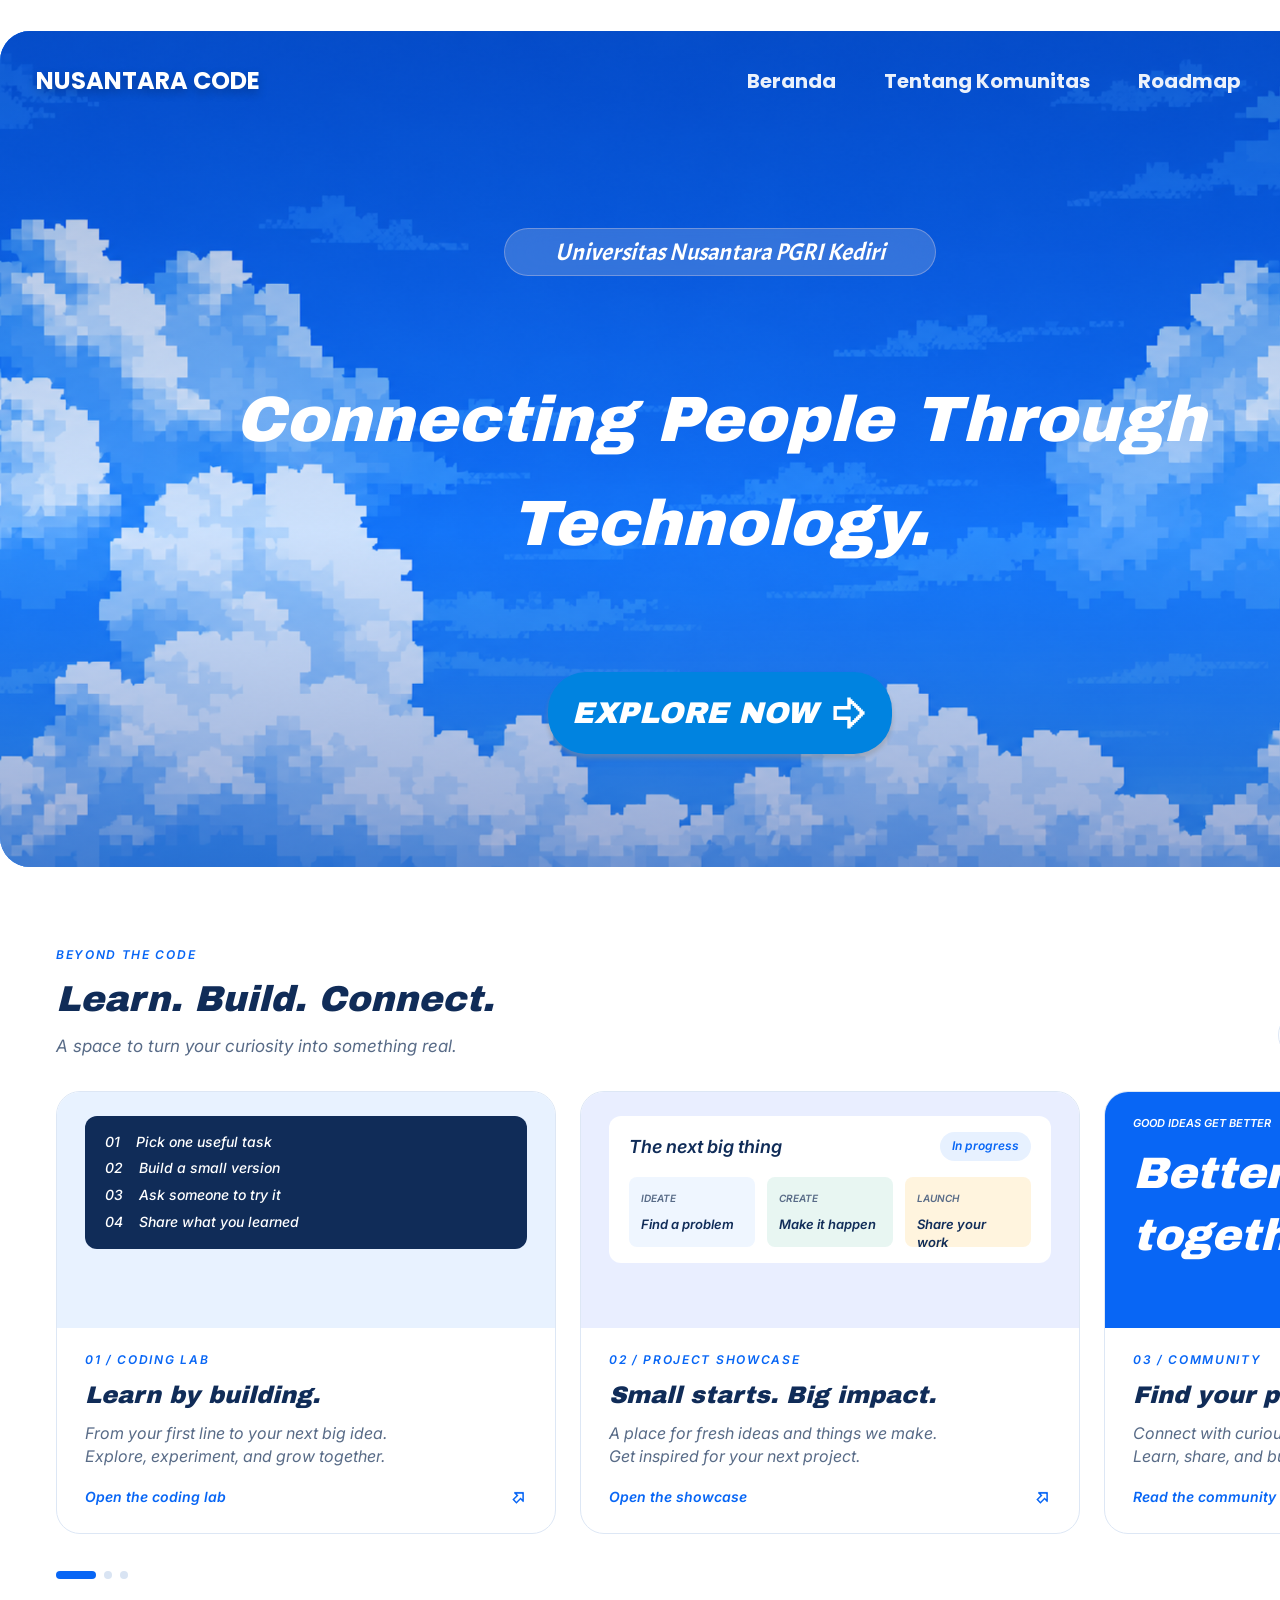
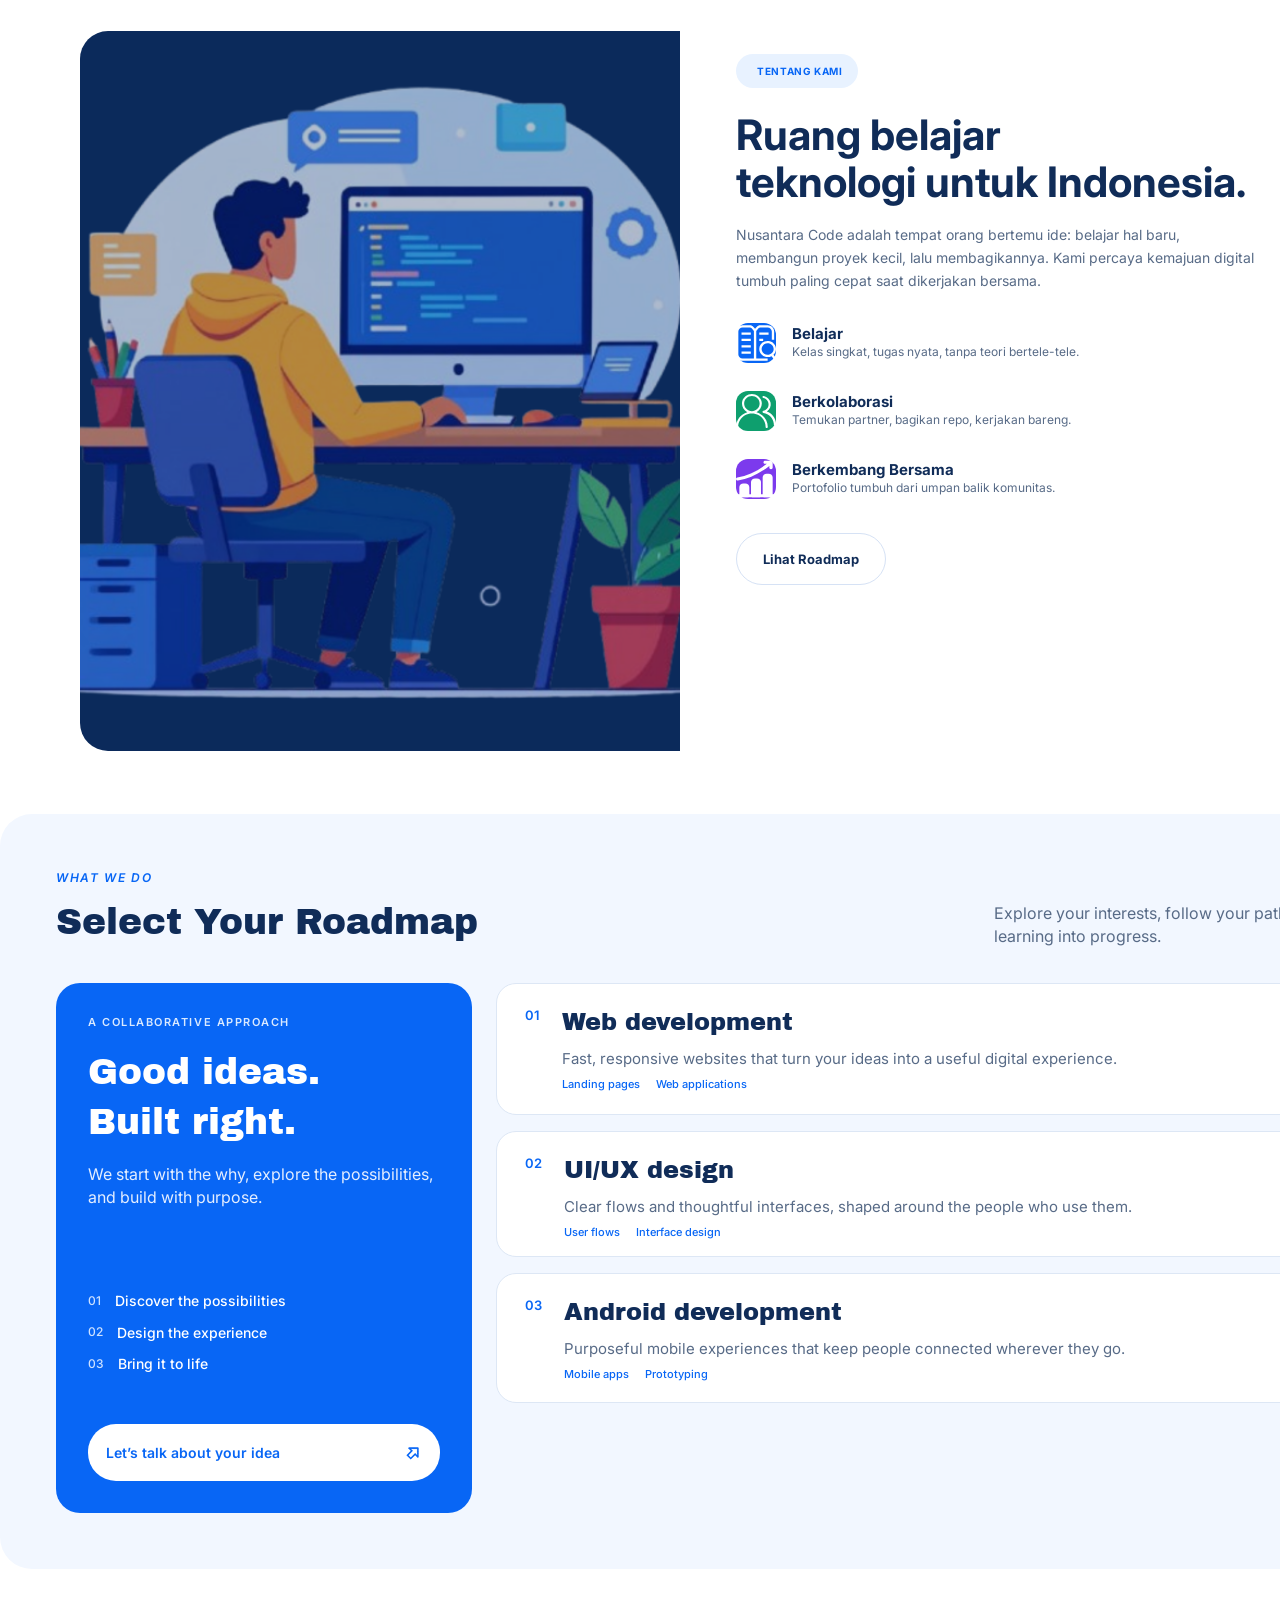
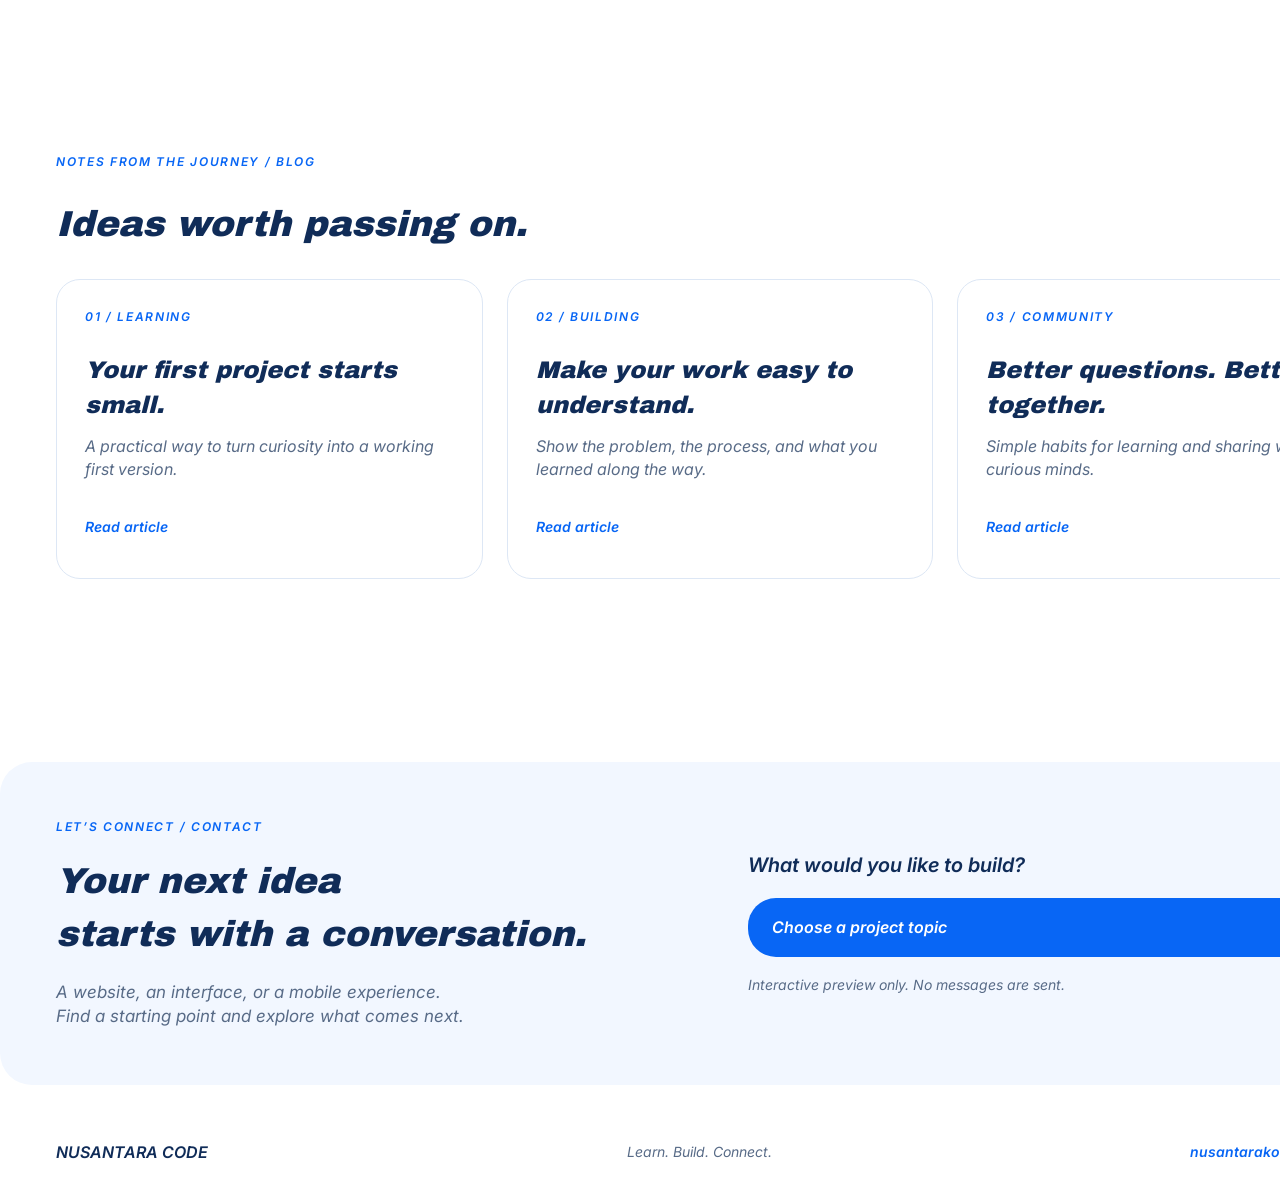
==== commit 4f51752d: "fix: masih ada bug navbar" ====
--- a/index.html
+++ b/index.html
@@ -19,17 +19,7 @@
     <section class="hero" id="home" aria-labelledby="hero-title">
       <div class="hero__bg" aria-hidden="true"></div>
 
-    <header class="site-header">
-      <a class="logo" href="{{index}}#home" aria-label="Nusantara Code — beranda">NUSANTARA CODE</a>
-
-      <nav class="site-nav" aria-label="Navigasi utama">
-        <a href="#home">Beranda</a>
-        <a href="#about">Tentang Komunitas</a>
-        <a href="#services-title">Roadmap</a>
-        <a href="#contact">Contact us</a>
-      </nav>
-    </header>
-<!-- HEADER:END -->
+      <div id="nav-placeholder"></div>
 
       <div class="hero__content">
         <p class="hero__badge">Universitas Nusantara PGRI Kediri</p>
@@ -40,7 +30,6 @@
 
         <a class="hero__cta" href="#roadmap">
           EXPLORE NOW
-          <!-- ikon: assets/memory_arrow-right-bold.svg (38 × 38) -->
           <span class="hero__cta-icon icon-slot" aria-hidden="true"><svg aria-hidden="true" viewBox="0 0 38 38" fill="none" xmlns="http://www.w3.org/2000/svg"><g><g><path transform="matrix(1 0 0 1 3.455 3.455)" d="M13.818 0L17.273 0L17.273 1.727L19 1.727L19 3.455L20.727 3.455L20.727 5.182L22.455 5.182L22.455 6.909L24.182 6.909L24.182 8.636L25.909 8.636L25.909 10.364L27.636 10.364L27.636 12.091L29.364 12.091L29.364 13.818L31.091 13.818L31.091 17.273L29.364 17.273L29.364 19L27.636 19L27.636 20.727L25.909 20.727L25.909 22.455L24.182 22.455L24.182 24.182L22.455 24.182L22.455 25.909L20.727 25.909L20.727 27.636L19 27.636L19 29.364L17.273 29.364L17.273 31.091L13.818 31.091L13.818 22.455L0 22.455L0 8.636L13.818 8.636L13.818 0ZM17.273 6.909L17.273 12.091L3.455 12.091L3.455 19L17.273 19L17.273 24.182L19 24.182L19 22.455L20.727 22.455L20.727 20.727L22.455 20.727L22.455 19L24.182 19L24.182 17.273L25.909 17.273L25.909 13.818L24.182 13.818L24.182 12.091L22.455 12.091L22.455 10.364L20.727 10.364L20.727 8.636L19 8.636L19 6.909L17.273 6.909Z" fill="currentColor"/></g></g></svg></span>
         </a>
       </div>
@@ -57,11 +46,9 @@
 
         <div class="carousel-controls">
           <button class="round-btn" type="button" data-carousel="prev" aria-label="Kartu sebelumnya">
-            <!-- ikon: assets/memory_arrow-right-bold.svg (24 × 24, dibalik lewat .is-flipped) -->
             <span class="round-btn__icon icon-slot is-flipped" aria-hidden="true"><svg aria-hidden="true" viewBox="0 0 38 38" fill="none" xmlns="http://www.w3.org/2000/svg"><g><g><path transform="matrix(1 0 0 1 3.455 3.455)" d="M13.818 0L17.273 0L17.273 1.727L19 1.727L19 3.455L20.727 3.455L20.727 5.182L22.455 5.182L22.455 6.909L24.182 6.909L24.182 8.636L25.909 8.636L25.909 10.364L27.636 10.364L27.636 12.091L29.364 12.091L29.364 13.818L31.091 13.818L31.091 17.273L29.364 17.273L29.364 19L27.636 19L27.636 20.727L25.909 20.727L25.909 22.455L24.182 22.455L24.182 24.182L22.455 24.182L22.455 25.909L20.727 25.909L20.727 27.636L19 27.636L19 29.364L17.273 29.364L17.273 31.091L13.818 31.091L13.818 22.455L0 22.455L0 8.636L13.818 8.636L13.818 0ZM17.273 6.909L17.273 12.091L3.455 12.091L3.455 19L17.273 19L17.273 24.182L19 24.182L19 22.455L20.727 22.455L20.727 20.727L22.455 20.727L22.455 19L24.182 19L24.182 17.273L25.909 17.273L25.909 13.818L24.182 13.818L24.182 12.091L22.455 12.091L22.455 10.364L20.727 10.364L20.727 8.636L19 8.636L19 6.909L17.273 6.909Z" fill="currentColor"/></g></g></svg></span>
           </button>
           <button class="round-btn round-btn--primary" type="button" data-carousel="next" aria-label="Kartu berikutnya">
-            <!-- ikon: assets/memory_arrow-right-bold.svg (24 × 24) -->
             <span class="round-btn__icon icon-slot" aria-hidden="true"><svg aria-hidden="true" viewBox="0 0 38 38" fill="none" xmlns="http://www.w3.org/2000/svg"><g><g><path transform="matrix(1 0 0 1 3.455 3.455)" d="M13.818 0L17.273 0L17.273 1.727L19 1.727L19 3.455L20.727 3.455L20.727 5.182L22.455 5.182L22.455 6.909L24.182 6.909L24.182 8.636L25.909 8.636L25.909 10.364L27.636 10.364L27.636 12.091L29.364 12.091L29.364 13.818L31.091 13.818L31.091 17.273L29.364 17.273L29.364 19L27.636 19L27.636 20.727L25.909 20.727L25.909 22.455L24.182 22.455L24.182 24.182L22.455 24.182L22.455 25.909L20.727 25.909L20.727 27.636L19 27.636L19 29.364L17.273 29.364L17.273 31.091L13.818 31.091L13.818 22.455L0 22.455L0 8.636L13.818 8.636L13.818 0ZM17.273 6.909L17.273 12.091L3.455 12.091L3.455 19L17.273 19L17.273 24.182L19 24.182L19 22.455L20.727 22.455L20.727 20.727L22.455 20.727L22.455 19L24.182 19L24.182 17.273L25.909 17.273L25.909 13.818L24.182 13.818L24.182 12.091L22.455 12.091L22.455 10.364L20.727 10.364L20.727 8.636L19 8.636L19 6.909L17.273 6.909Z" fill="currentColor"/></g></g></svg></span>
           </button>
         </div>
@@ -71,10 +58,10 @@
         <article class="card">
           <div class="card__preview card__preview--sky">
             <div class="snippet">
-              <p>01&nbsp;&nbsp;&nbsp;&nbsp;Pick one useful task</p>
-              <p>02&nbsp;&nbsp;&nbsp;&nbsp;Build a small version</p>
-              <p>03&nbsp;&nbsp;&nbsp;&nbsp;Ask someone to try it</p>
-              <p>04&nbsp;&nbsp;&nbsp;&nbsp;Share what you learned</p>
+              <p>01    Pick one useful task</p>
+              <p>02    Build a small version</p>
+              <p>03    Ask someone to try it</p>
+              <p>04    Share what you learned</p>
             </div>
           </div>
           <div class="card__body">
@@ -83,7 +70,6 @@
             <p class="card__desc">From your first line to your next big idea.<br />Explore, experiment, and grow together.</p>
             <a class="card__more" href="roadmap/web-development.html">
               <span>Open the coding lab</span>
-              <!-- ikon: assets/memory_arrow-right-bold.svg (16 × 28, rotasi lewat .is-up-right) -->
               <span class="card__more-icon icon-slot is-up-right" aria-hidden="true"><svg aria-hidden="true" viewBox="0 0 38 38" fill="none" xmlns="http://www.w3.org/2000/svg"><g><g><path transform="matrix(1 0 0 1 3.455 3.455)" d="M13.818 0L17.273 0L17.273 1.727L19 1.727L19 3.455L20.727 3.455L20.727 5.182L22.455 5.182L22.455 6.909L24.182 6.909L24.182 8.636L25.909 8.636L25.909 10.364L27.636 10.364L27.636 12.091L29.364 12.091L29.364 13.818L31.091 13.818L31.091 17.273L29.364 17.273L29.364 19L27.636 19L27.636 20.727L25.909 20.727L25.909 22.455L24.182 22.455L24.182 24.182L22.455 24.182L22.455 25.909L20.727 25.909L20.727 27.636L19 27.636L19 29.364L17.273 29.364L17.273 31.091L13.818 31.091L13.818 22.455L0 22.455L0 8.636L13.818 8.636L13.818 0ZM17.273 6.909L17.273 12.091L3.455 12.091L3.455 19L17.273 19L17.273 24.182L19 24.182L19 22.455L20.727 22.455L20.727 20.727L22.455 20.727L22.455 19L24.182 19L24.182 17.273L25.909 17.273L25.909 13.818L24.182 13.818L24.182 12.091L22.455 12.091L22.455 10.364L20.727 10.364L20.727 8.636L19 8.636L19 6.909L17.273 6.909Z" fill="currentColor"/></g></g></svg></span>
             </a>
           </div>
@@ -118,7 +104,6 @@
             <p class="card__desc">A place for fresh ideas and things we make.<br />Get inspired for your next project.</p>
             <a class="card__more" href="roadmap/uiux.html">
               <span>Open the showcase</span>
-              <!-- ikon: assets/memory_arrow-right-bold.svg (16 × 28, rotasi lewat .is-up-right) -->
               <span class="card__more-icon icon-slot is-up-right" aria-hidden="true"><svg aria-hidden="true" viewBox="0 0 38 38" fill="none" xmlns="http://www.w3.org/2000/svg"><g><g><path transform="matrix(1 0 0 1 3.455 3.455)" d="M13.818 0L17.273 0L17.273 1.727L19 1.727L19 3.455L20.727 3.455L20.727 5.182L22.455 5.182L22.455 6.909L24.182 6.909L24.182 8.636L25.909 8.636L25.909 10.364L27.636 10.364L27.636 12.091L29.364 12.091L29.364 13.818L31.091 13.818L31.091 17.273L29.364 17.273L29.364 19L27.636 19L27.636 20.727L25.909 20.727L25.909 22.455L24.182 22.455L24.182 24.182L22.455 24.182L22.455 25.909L20.727 25.909L20.727 27.636L19 27.636L19 29.364L17.273 29.364L17.273 31.091L13.818 31.091L13.818 22.455L0 22.455L0 8.636L13.818 8.636L13.818 0ZM17.273 6.909L17.273 12.091L3.455 12.091L3.455 19L17.273 19L17.273 24.182L19 24.182L19 22.455L20.727 22.455L20.727 20.727L22.455 20.727L22.455 19L24.182 19L24.182 17.273L25.909 17.273L25.909 13.818L24.182 13.818L24.182 12.091L22.455 12.091L22.455 10.364L20.727 10.364L20.727 8.636L19 8.636L19 6.909L17.273 6.909Z" fill="currentColor"/></g></g></svg></span>
             </a>
           </div>
@@ -135,7 +120,6 @@
             <p class="card__desc">Connect with curious minds.<br />Learn, share, and build as a community.</p>
             <a class="card__more" href="roadmap/android-development.html">
               <span>Read the community note</span>
-              <!-- ikon: assets/memory_arrow-right-bold.svg (16 × 28, rotasi lewat .is-up-right) -->
               <span class="card__more-icon icon-slot is-up-right" aria-hidden="true"><svg aria-hidden="true" viewBox="0 0 38 38" fill="none" xmlns="http://www.w3.org/2000/svg"><g><g><path transform="matrix(1 0 0 1 3.455 3.455)" d="M13.818 0L17.273 0L17.273 1.727L19 1.727L19 3.455L20.727 3.455L20.727 5.182L22.455 5.182L22.455 6.909L24.182 6.909L24.182 8.636L25.909 8.636L25.909 10.364L27.636 10.364L27.636 12.091L29.364 12.091L29.364 13.818L31.091 13.818L31.091 17.273L29.364 17.273L29.364 19L27.636 19L27.636 20.727L25.909 20.727L25.909 22.455L24.182 22.455L24.182 24.182L22.455 24.182L22.455 25.909L20.727 25.909L20.727 27.636L19 27.636L19 29.364L17.273 29.364L17.273 31.091L13.818 31.091L13.818 22.455L0 22.455L0 8.636L13.818 8.636L13.818 0ZM17.273 6.909L17.273 12.091L3.455 12.091L3.455 19L17.273 19L17.273 24.182L19 24.182L19 22.455L20.727 22.455L20.727 20.727L22.455 20.727L22.455 19L24.182 19L24.182 17.273L25.909 17.273L25.909 13.818L24.182 13.818L24.182 12.091L22.455 12.091L22.455 10.364L20.727 10.364L20.727 8.636L19 8.636L19 6.909L17.273 6.909Z" fill="currentColor"/></g></g></svg></span>
             </a>
           </div>
@@ -155,7 +139,7 @@
       <div class="about__art" aria-hidden="true"></div>
 
       <div class="about__content">
-        <p class="about__chip">&lt;/&gt;&nbsp; TENTANG KAMI</p>
+        <p class="about__chip"></>  TENTANG KAMI</p>
         <h2 class="about__title" id="about-title">Ruang belajar<br />teknologi untuk Indonesia.</h2>
         <p class="about__desc">
           Nusantara Code adalah tempat orang bertemu ide: belajar hal baru, membangun proyek kecil,
@@ -164,17 +148,14 @@
 
         <ul class="about__features">
           <li>
-            <!-- ikon: assets/Group 5.svg (40 × 40) -->
             <span class="about__icon about__icon--belajar icon-slot" aria-hidden="true"><svg aria-hidden="true" viewBox="0 0 24.825 21.979" fill="none" xmlns="http://www.w3.org/2000/svg"><g><g><path transform="matrix(1 0 0 1 0 0)" d="M12.571 3.548L13.966 1.905C14.236 1.587 14.641 1.402 15.067 1.403L19.634 1.403C21.062 1.404 22.219 2.52 22.22 3.898L22.22 8.924L23.681 8.924L23.681 3.898C23.675 1.745 21.866 0.002 19.634 0L15.067 0C14.202 -0.002 13.382 0.373 12.836 1.02L11.842 2.185L10.845 1.014C10.298 0.369 9.478 -0.004 8.614 0L4.05 0C1.818 0.002 0.007 1.745 0 3.898L0 18.074C0.002 20.231 1.815 21.978 4.05 21.979L19.634 21.979L19.634 20.572L12.571 20.572L12.571 3.548ZM1.459 18.074L1.459 3.898C1.459 3.236 1.733 2.601 2.219 2.133C2.705 1.665 3.363 1.402 4.05 1.403L8.614 1.403C9.041 1.402 9.446 1.587 9.717 1.905L11.11 3.548L11.11 20.572L4.05 20.572C2.62 20.572 1.46 19.454 1.459 18.074Z" fill="currentColor"/></g><g><path transform="matrix(1 0 0 1 3.427 4.407)" d="M0 0L5.76 0L5.76 1.409L0 1.409L0 0ZM11.026 0L16.787 0L16.787 1.409L11.026 1.409L11.026 0ZM0 3.955L5.76 3.955L5.76 5.364L0 5.364L0 3.955ZM11.026 3.955L13.432 3.955L13.432 5.364L11.026 5.364L11.026 3.955ZM0 7.912L5.76 7.912L5.76 9.321L0 9.321L0 7.912ZM0 11.869L5.76 11.869L5.76 13.278L0 13.278L0 11.869ZM21.398 10.328C21.403 8.075 19.848 6.095 17.598 5.49C15.348 4.884 12.955 5.802 11.75 7.733C10.546 9.663 10.825 12.132 12.432 13.767C14.04 15.402 16.582 15.801 18.644 14.742L20.069 16.632L21.249 15.804L19.822 13.91C20.827 12.97 21.396 11.679 21.398 10.328ZM12.478 10.328C12.478 8.341 14.149 6.73 16.209 6.73C18.269 6.73 19.939 8.341 19.939 10.328C19.939 12.316 18.269 13.927 16.209 13.927C14.15 13.925 12.481 12.315 12.478 10.328Z" fill="currentColor"/></g></g></svg></span>
             <div><strong>Belajar</strong><p>Kelas singkat, tugas nyata, tanpa teori bertele-tele.</p></div>
           </li>
           <li>
-            <!-- ikon: assets/Group 6.svg (40 × 40) -->
             <span class="about__icon about__icon--kolaborasi icon-slot" aria-hidden="true"><svg aria-hidden="true" viewBox="0 0 27 23.074" fill="none" xmlns="http://www.w3.org/2000/svg"><g><g><path transform="matrix(1 0 0 1 0 0)" d="M13.836 12.332C16.566 10.935 17.968 7.899 17.231 4.977C16.495 2.054 13.81 0 10.727 0C7.645 0 4.96 2.054 4.223 4.977C3.487 7.899 4.888 10.935 7.619 12.332C3.098 13.674 0.006 17.742 0 22.356C0 22.753 0.33 23.074 0.736 23.074C1.143 23.074 1.472 22.753 1.472 22.356C1.429 19.1 3.184 16.073 6.065 14.433C8.946 12.793 12.508 12.793 15.39 14.433C18.271 16.073 20.025 19.1 19.982 22.356C19.982 22.753 20.312 23.074 20.718 23.074C21.125 23.074 21.455 22.753 21.455 22.356C21.449 17.742 18.357 13.674 13.836 12.332ZM5.502 6.541C5.502 3.724 7.842 1.439 10.728 1.439C13.614 1.439 15.954 3.724 15.954 6.541C15.954 9.359 13.614 11.643 10.728 11.643C7.842 11.643 5.502 9.359 5.502 6.541Z" fill="currentColor"/></g><g><path transform="matrix(1 0 0 1 17.876 1.389)" d="M9.082 18.37C8.744 14.83 6.363 11.789 2.951 10.543C4.93 9.242 5.925 6.916 5.482 4.628C5.039 2.34 3.243 0.528 0.915 0.022C0.655 -0.042 0.381 0.037 0.198 0.229C0.015 0.42 -0.047 0.693 0.036 0.941C0.119 1.19 0.334 1.375 0.597 1.425C2.65 1.873 4.111 3.651 4.113 5.705C4.116 7.759 2.661 9.54 0.609 9.994C0.344 10.052 0.133 10.248 0.062 10.504C0.044 10.553 0.032 10.603 0.027 10.654C0.001 10.843 0.054 11.035 0.173 11.186C0.292 11.337 0.468 11.436 0.661 11.46C4.375 11.951 7.255 14.871 7.618 18.513C7.639 18.754 7.652 19.001 7.652 19.245C7.652 19.642 7.981 19.964 8.388 19.964C8.794 19.964 9.124 19.642 9.124 19.245C9.124 18.947 9.115 18.655 9.082 18.37Z" fill="currentColor"/></g></g></svg></span>
             <div><strong>Berkolaborasi</strong><p>Temukan partner, bagikan repo, kerjakan bareng.</p></div>
           </li>
           <li>
-            <!-- ikon: assets/layer1.svg (40 × 40) -->
             <span class="about__icon about__icon--berkembang icon-slot" aria-hidden="true"><svg aria-hidden="true" viewBox="0 0 25.197 22.936" fill="none" xmlns="http://www.w3.org/2000/svg"><g><g><path transform="matrix(1 0 0 1 0 21.024)" d="M0.956 0L24.241 0C24.769 0 25.197 0.428 25.197 0.956L25.197 0.956L25.197 0.956C25.197 1.484 24.769 1.912 24.241 1.912L24.241 1.912L0.956 1.912C0.428 1.912 0 1.484 0 0.956L0 0.956L0 0.956C0 0.428 0.428 0 0.956 0L0.956 0Z" fill="currentColor"/></g><g><path transform="matrix(1 0 0 1 2.1 14.336)" d="M2.518 0C1.141 0 0 1.039 0 2.293L0 7.648C0.001 7.902 0.113 8.144 0.31 8.323C0.508 8.502 0.775 8.601 1.054 8.6L5.253 8.6C5.83 8.599 6.297 8.173 6.299 7.648L6.299 2.293C6.299 1.039 5.159 0 3.781 0L2.518 0Z" fill="currentColor"/></g><g><path transform="matrix(1 0 0 1 9.453 11.083)" d="M2.518 0C1.141 0 0 1.039 0 2.293L0 10.9C0.002 11.426 0.469 11.851 1.046 11.853L5.246 11.853C5.822 11.851 6.289 11.426 6.292 10.9L6.292 2.293C6.292 1.039 5.151 0 3.773 0L2.518 0Z" fill="currentColor"/></g><g><path transform="matrix(1 0 0 1 16.798 8.219)" d="M2.518 0C1.141 0 0 1.039 0 2.293L0 13.765C0.002 14.29 0.469 14.716 1.046 14.717L5.246 14.717C5.524 14.718 5.791 14.619 5.989 14.44C6.187 14.261 6.298 14.018 6.299 13.765L6.299 2.293C6.299 1.039 5.151 0 3.773 0L2.518 0Z" fill="currentColor"/></g><g><path transform="matrix(1 0 0 1 0.006 0)" d="M18.327 0C17.75 0.001 17.282 0.426 17.279 0.952C17.278 1.206 17.388 1.45 17.585 1.63C17.781 1.81 18.048 1.911 18.327 1.912L19.411 1.912C13.475 6.559 7.259 9.446 0.854 10.526C0.286 10.624 -0.088 11.123 0.018 11.641C0.122 12.158 0.665 12.502 1.234 12.41C8.13 11.246 14.765 8.126 20.992 3.205L20.992 4.331C20.991 4.584 21.1 4.828 21.296 5.008C21.492 5.188 21.759 5.289 22.037 5.29C22.317 5.291 22.586 5.191 22.784 5.01C22.982 4.83 23.092 4.586 23.091 4.331L23.091 1.516C23.091 0.691 22.324 0 21.418 0L18.327 0Z" fill="currentColor"/></g></g></svg></span>
             <div><strong>Berkembang Bersama</strong><p>Portofolio tumbuh dari umpan balik komunitas.</p></div>
           </li>
@@ -210,7 +191,6 @@
 
           <a class="approach__cta" href="#contact">
             <span>Let’s talk about your idea</span>
-            <!-- ikon: assets/memory_arrow-right-bold.svg (17 × 29, rotasi lewat .is-up-right) -->
             <span class="approach__cta-icon icon-slot is-up-right" aria-hidden="true"><svg aria-hidden="true" viewBox="0 0 38 38" fill="none" xmlns="http://www.w3.org/2000/svg"><g><g><path transform="matrix(1 0 0 1 3.455 3.455)" d="M13.818 0L17.273 0L17.273 1.727L19 1.727L19 3.455L20.727 3.455L20.727 5.182L22.455 5.182L22.455 6.909L24.182 6.909L24.182 8.636L25.909 8.636L25.909 10.364L27.636 10.364L27.636 12.091L29.364 12.091L29.364 13.818L31.091 13.818L31.091 17.273L29.364 17.273L29.364 19L27.636 19L27.636 20.727L25.909 20.727L25.909 22.455L24.182 22.455L24.182 24.182L22.455 24.182L22.455 25.909L20.727 25.909L20.727 27.636L19 27.636L19 29.364L17.273 29.364L17.273 31.091L13.818 31.091L13.818 22.455L0 22.455L0 8.636L13.818 8.636L13.818 0ZM17.273 6.909L17.273 12.091L3.455 12.091L3.455 19L17.273 19L17.273 24.182L19 24.182L19 22.455L20.727 22.455L20.727 20.727L22.455 20.727L22.455 19L24.182 19L24.182 17.273L25.909 17.273L25.909 13.818L24.182 13.818L24.182 12.091L22.455 12.091L22.455 10.364L20.727 10.364L20.727 8.636L19 8.636L19 6.909L17.273 6.909Z" fill="currentColor"/></g></g></svg></span>
           </a>
         </article>
@@ -224,7 +204,6 @@
                 <p class="service__desc">Fast, responsive websites that turn your ideas into a useful digital experience.</p>
                 <p class="service__tags"><span>Landing pages</span><span>Web applications</span></p>
               </div>
-              <!-- ikon: assets/memory_arrow-right-bold.svg (18 × 32, rotasi lewat .is-up-right) -->
               <span class="service__arrow icon-slot is-up-right" aria-hidden="true"><svg aria-hidden="true" viewBox="0 0 38 38" fill="none" xmlns="http://www.w3.org/2000/svg"><g><g><path transform="matrix(1 0 0 1 3.455 3.455)" d="M13.818 0L17.273 0L17.273 1.727L19 1.727L19 3.455L20.727 3.455L20.727 5.182L22.455 5.182L22.455 6.909L24.182 6.909L24.182 8.636L25.909 8.636L25.909 10.364L27.636 10.364L27.636 12.091L29.364 12.091L29.364 13.818L31.091 13.818L31.091 17.273L29.364 17.273L29.364 19L27.636 19L27.636 20.727L25.909 20.727L25.909 22.455L24.182 22.455L24.182 24.182L22.455 24.182L22.455 25.909L20.727 25.909L20.727 27.636L19 27.636L19 29.364L17.273 29.364L17.273 31.091L13.818 31.091L13.818 22.455L0 22.455L0 8.636L13.818 8.636L13.818 0ZM17.273 6.909L17.273 12.091L3.455 12.091L3.455 19L17.273 19L17.273 24.182L19 24.182L19 22.455L20.727 22.455L20.727 20.727L22.455 20.727L22.455 19L24.182 19L24.182 17.273L25.909 17.273L25.909 13.818L24.182 13.818L24.182 12.091L22.455 12.091L22.455 10.364L20.727 10.364L20.727 8.636L19 8.636L19 6.909L17.273 6.909Z" fill="currentColor"/></g></g></svg></span>
             </a>
           </li>
@@ -236,7 +215,6 @@
                 <p class="service__desc">Clear flows and thoughtful interfaces, shaped around the people who use them.</p>
                 <p class="service__tags"><span>User flows</span><span>Interface design</span></p>
               </div>
-              <!-- ikon: assets/memory_arrow-right-bold.svg (18 × 32, rotasi lewat .is-up-right) -->
               <span class="service__arrow icon-slot is-up-right" aria-hidden="true"><svg aria-hidden="true" viewBox="0 0 38 38" fill="none" xmlns="http://www.w3.org/2000/svg"><g><g><path transform="matrix(1 0 0 1 3.455 3.455)" d="M13.818 0L17.273 0L17.273 1.727L19 1.727L19 3.455L20.727 3.455L20.727 5.182L22.455 5.182L22.455 6.909L24.182 6.909L24.182 8.636L25.909 8.636L25.909 10.364L27.636 10.364L27.636 12.091L29.364 12.091L29.364 13.818L31.091 13.818L31.091 17.273L29.364 17.273L29.364 19L27.636 19L27.636 20.727L25.909 20.727L25.909 22.455L24.182 22.455L24.182 24.182L22.455 24.182L22.455 25.909L20.727 25.909L20.727 27.636L19 27.636L19 29.364L17.273 29.364L17.273 31.091L13.818 31.091L13.818 22.455L0 22.455L0 8.636L13.818 8.636L13.818 0ZM17.273 6.909L17.273 12.091L3.455 12.091L3.455 19L17.273 19L17.273 24.182L19 24.182L19 22.455L20.727 22.455L20.727 20.727L22.455 20.727L22.455 19L24.182 19L24.182 17.273L25.909 17.273L25.909 13.818L24.182 13.818L24.182 12.091L22.455 12.091L22.455 10.364L20.727 10.364L20.727 8.636L19 8.636L19 6.909L17.273 6.909Z" fill="currentColor"/></g></g></svg></span>
             </a>
           </li>
@@ -248,7 +226,6 @@
                 <p class="service__desc">Purposeful mobile experiences that keep people connected wherever they go.</p>
                 <p class="service__tags"><span>Mobile apps</span><span>Prototyping</span></p>
               </div>
-              <!-- ikon: assets/memory_arrow-right-bold.svg (18 × 32, rotasi lewat .is-up-right) -->
               <span class="service__arrow icon-slot is-up-right" aria-hidden="true"><svg aria-hidden="true" viewBox="0 0 38 38" fill="none" xmlns="http://www.w3.org/2000/svg"><g><g><path transform="matrix(1 0 0 1 3.455 3.455)" d="M13.818 0L17.273 0L17.273 1.727L19 1.727L19 3.455L20.727 3.455L20.727 5.182L22.455 5.182L22.455 6.909L24.182 6.909L24.182 8.636L25.909 8.636L25.909 10.364L27.636 10.364L27.636 12.091L29.364 12.091L29.364 13.818L31.091 13.818L31.091 17.273L29.364 17.273L29.364 19L27.636 19L27.636 20.727L25.909 20.727L25.909 22.455L24.182 22.455L24.182 24.182L22.455 24.182L22.455 25.909L20.727 25.909L20.727 27.636L19 27.636L19 29.364L17.273 29.364L17.273 31.091L13.818 31.091L13.818 22.455L0 22.455L0 8.636L13.818 8.636L13.818 0ZM17.273 6.909L17.273 12.091L3.455 12.091L3.455 19L17.273 19L17.273 24.182L19 24.182L19 22.455L20.727 22.455L20.727 20.727L22.455 20.727L22.455 19L24.182 19L24.182 17.273L25.909 17.273L25.909 13.818L24.182 13.818L24.182 12.091L22.455 12.091L22.455 10.364L20.727 10.364L20.727 8.636L19 8.636L19 6.909L17.273 6.909Z" fill="currentColor"/></g></g></svg></span>
             </a>
           </li>
@@ -301,14 +278,11 @@
     </section>
 
     <!-- ============ FOOTER (1440 × 87) ============ -->
-    <footer class="site-footer">
-      <a class="site-footer__brand" href="#home">NUSANTARA CODE</a>
-      <p class="site-footer__tagline">Learn. Build. Connect.</p>
-      <a class="site-footer__copy" href="#home">Back to top</a>
-    </footer>
+    <div id="footer-placeholder"></div>
 
   </div>
 
+  <script src="js/layout.js"></script>
   <script src="js/main.js"></script>
 </body>
-</html>
+</html>
--- a/css/styles.css
+++ b/css/styles.css
@@ -1,6 +1,5 @@
 /* ==========================================================================
    NUSANTARA CODE — LANDING PAGE (DESKTOP)
-   Sumber: FigCraft "ANU 1" → "Nusantara Code - Desktop prototype" (1440 px)
    ========================================================================== */
 
 :root {
@@ -67,7 +66,6 @@
   flex-direction: column;
 }
 
-/* Jarak antar-section mengikuti posisi di frame desain */
 .discover { margin-top: 52px; }
 .about    { margin-top: 21px; }
 .services { margin-top: 63px; }
@@ -129,11 +127,6 @@
     var(--blue);
 }
 
-/* ---------- Header ----------
-   Semua ukuran header ada di css/header.css (satu sumber untuk semua halaman).
-   Di sini sengaja tidak ada aturan .site-header lagi. */
-.site-header { z-index: 2; }
-
 /* ---------- Hero content ---------- */
 .hero__content {
   display: flex;
@@ -201,9 +194,7 @@
 .hero__cta-icon { width: 38px; height: 38px; flex: 0 0 auto; }
 
 /* ==========================================================================
-   IKON — slot kosong
-   Isi dengan <svg> atau <img> di dalam .icon-slot.
-   Ukuran tiap slot sudah dikunci sesuai desain, jadi layout tidak bergeser.
+   IKON
    ========================================================================== */
 .icon-slot {
   display: inline-flex;
@@ -221,17 +212,14 @@
   display: block;
 }
 
-/* Penanda halus HANYA saat slot masih kosong */
 .icon-slot:empty {
   border: 1px dashed currentColor;
   border-radius: 4px;
   opacity: 0.35;
 }
 
-/* Arah panah: ikon dasar mengarah ke kanan */
 .icon-slot.is-flipped > svg { transform: scaleX(-1); }
 .icon-slot.is-up-right > svg { transform: rotate(-45deg); }
-
 
 /* ==========================================================================
    DISCOVER / CAROUSEL — 1440 × 712
@@ -254,7 +242,6 @@
 }
 
 .discover__intro { width: 438px; }
-
 .discover__intro .section__title { margin-top: 10px; }
 
 .carousel-controls { display: flex; gap: 10px; }
@@ -280,7 +267,6 @@
 .round-btn--primary { background: var(--blue); border-color: var(--blue); color: var(--white); }
 .round-btn__icon { width: 24px; height: 24px; }
 
-/* ---------- Carousel track ---------- */
 .carousel {
   display: flex;
   gap: 24px;
@@ -323,7 +309,6 @@
 .card__preview--lilac { background: var(--lilac); }
 .card__preview--blue { background: var(--blue); color: var(--white); }
 
-/* --- Card 01: learning snippet --- */
 .snippet {
   width: 100%;
   height: 133px;
@@ -343,7 +328,6 @@
 
 .snippet p + p { margin-top: 7px; }
 
-/* --- Card 02: project board --- */
 .project-board {
   width: 100%;
   height: 147px;
@@ -416,7 +400,6 @@
   color: var(--navy);
 }
 
-/* --- Card 03: community --- */
 .card__preview-label {
   font-size: 11px;
   font-weight: 600;
@@ -435,7 +418,6 @@
   color: var(--white);
 }
 
-/* --- Card details --- */
 .card__body {
   display: flex;
   flex-direction: column;
@@ -469,10 +451,8 @@
 }
 
 .card__more:hover { text-decoration: underline; text-underline-offset: 4px; }
-
 .card__more-icon { width: 16px; height: 28px; }
 
-/* ---------- Carousel position ---------- */
 .carousel-position {
   display: flex;
   align-items: center;
@@ -491,7 +471,6 @@
 }
 
 .dot.is-active { width: 40px; background: var(--blue); }
-
 .carousel-count { font-size: 13px; font-weight: 500; font-style: italic; color: var(--slate); }
 
 /* ==========================================================================
@@ -558,7 +537,6 @@
 
 .about__features li { display: flex; gap: 16px; align-items: flex-start; }
 
-/* Slot ikon About: kotak berwarna sesuai desain, isi ikonnya menyusul */
 .about__icon {
   flex: 0 0 40px;
   width: 40px;
@@ -570,12 +548,6 @@
 .about__icon--belajar     { background: #0866f5; }
 .about__icon--kolaborasi  { background: #0e9f6e; }
 .about__icon--berkembang  { background: #7c3aed; }
-
-/* Saat kosong, tampilkan kotak warna redup sebagai penanda area ikon */
-.about__icon.icon-slot:empty {
-  border: 1px dashed rgba(255, 255, 255, 0.55);
-  opacity: 0.55;
-}
 
 .about__features strong { display: block; font-size: 15px; font-weight: 700; color: var(--navy); }
 .about__features p { margin-top: 0; font-size: 12px; line-height: 1.4; color: var(--slate); }
@@ -635,7 +607,6 @@
   gap: 24px;
 }
 
-/* ---------- Approach card ---------- */
 .approach {
   display: flex;
   flex-direction: column;
@@ -708,7 +679,6 @@
 .approach__cta-icon { width: 17px; height: 29px; }
 .approach__cta:hover { transform: translateY(-2px); }
 
-/* ---------- Service list ---------- */
 .service-list { display: flex; flex-direction: column; gap: 16px; }
 
 .service {
@@ -862,7 +832,6 @@
 }
 
 .contact__btn:hover { background: #0a55d6; }
-
 .contact__note { font-size: 14px; font-style: italic; line-height: 1.45; color: var(--slate); }
 
 /* ==========================================================================
@@ -902,5 +871,9 @@
    MOTION
    ========================================================================== */
 @media (prefers-reduced-motion: reduce) {
-  * { scroll-behavior: auto !important; transition-duration: 0.01ms !important; animation-duration: 0.01ms !important; }
-}
+  * {
+    scroll-behavior: auto !important;
+    transition-duration: 0.01ms !important;
+    animation-duration: 0.01ms !important;
+  }
+}
--- a/css/header.css
+++ b/css/header.css
@@ -1,10 +1,5 @@
 /* ==========================================================================
    HEADER — satu spesifikasi untuk index.html dan roadmap/*.html
-   --------------------------------------------------------------------------
-   Semua ukuran header (tipografi, jarak, tinggi baris) didefinisikan HANYA
-   di file ini, supaya header di setiap halaman benar-benar sama.
-
-   Markup-nya berasal dari header.html (disalin dengan scripts/sync-header.js).
    ========================================================================== */
 
 .site-header {
@@ -14,6 +9,8 @@
   --header-nav-size: 20px;
   --header-nav-gap: 48px;
 
+  position: relative;
+  z-index: 10;
   display: flex;
   align-items: center;
   justify-content: space-between;
@@ -67,7 +64,6 @@
   text-decoration-thickness: 2px;
 }
 
-/* Layar sempit: header turun jadi dua baris, ukuran teks tetap konsisten */
 @media (max-width: 900px) {
   .site-header {
     --header-pad-top: 20px;
@@ -84,4 +80,4 @@
   .site-header .site-nav {
     flex-wrap: wrap;
   }
-}
+}
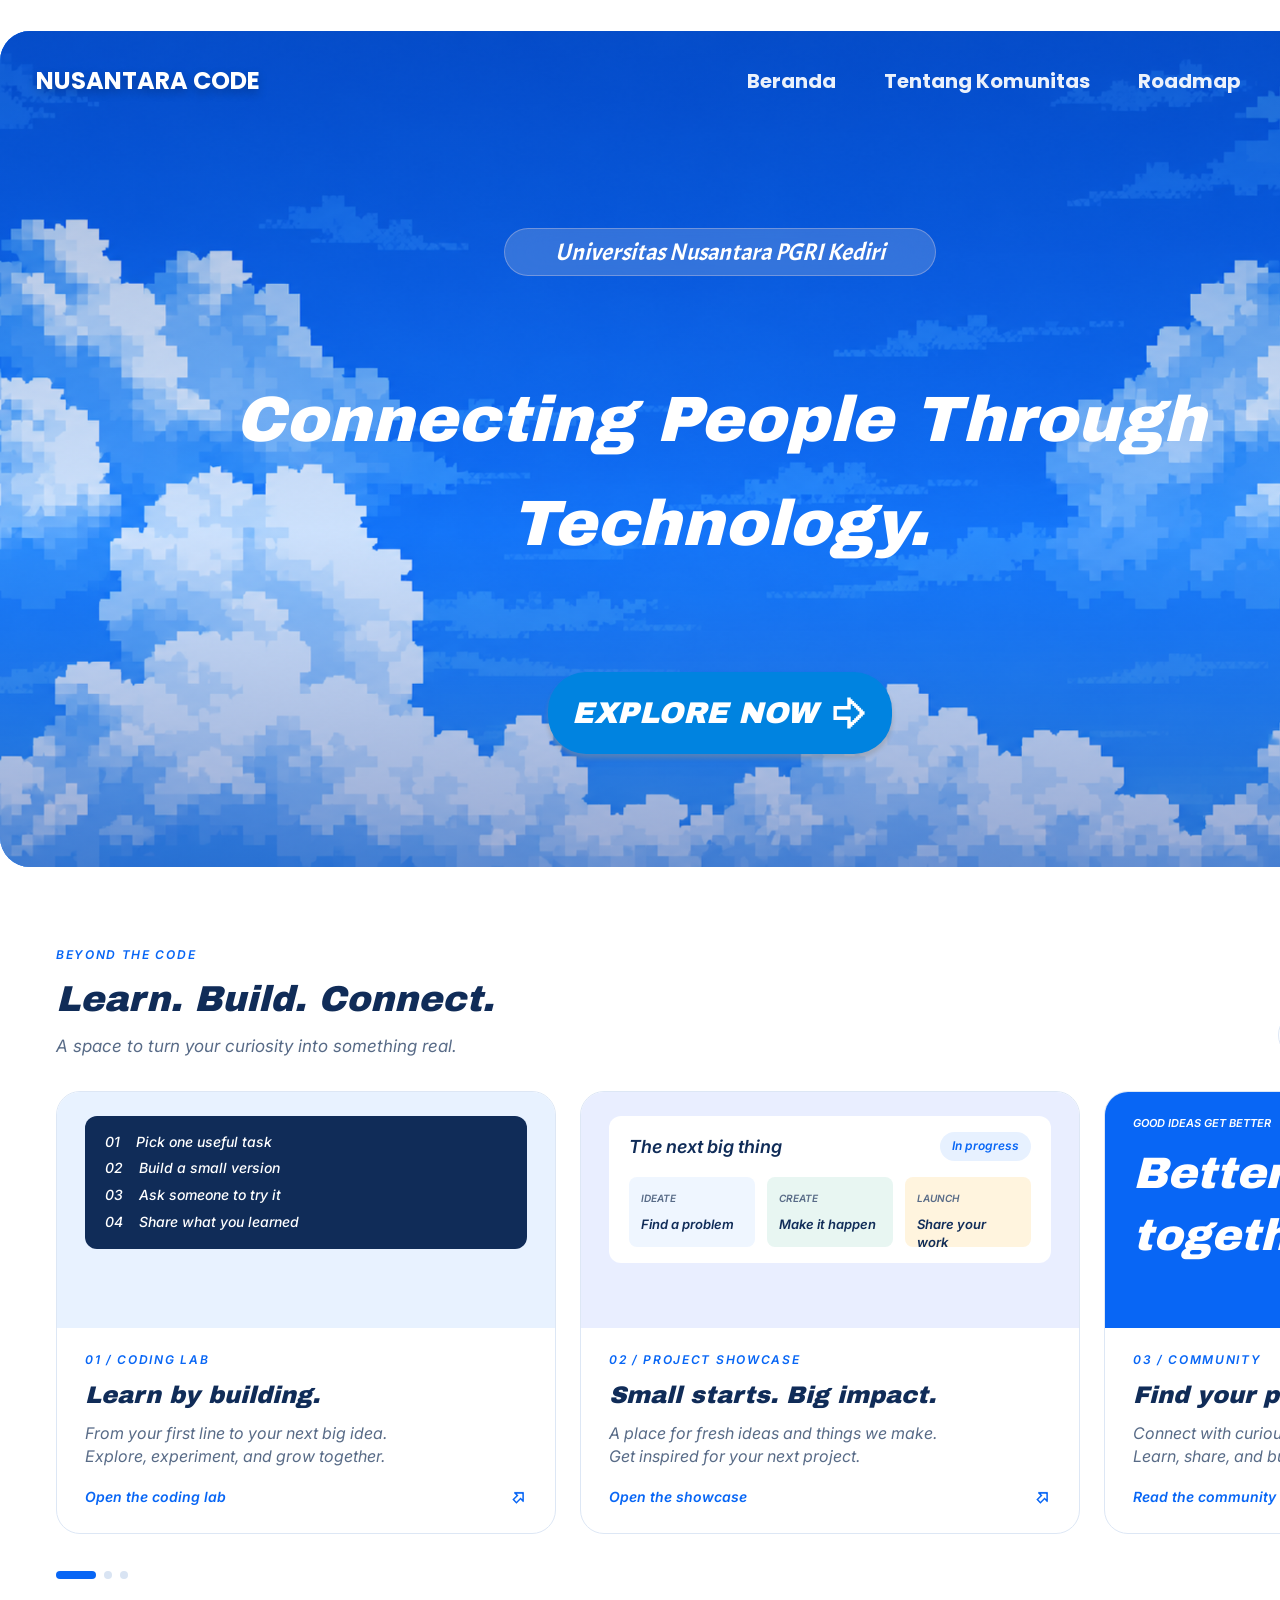
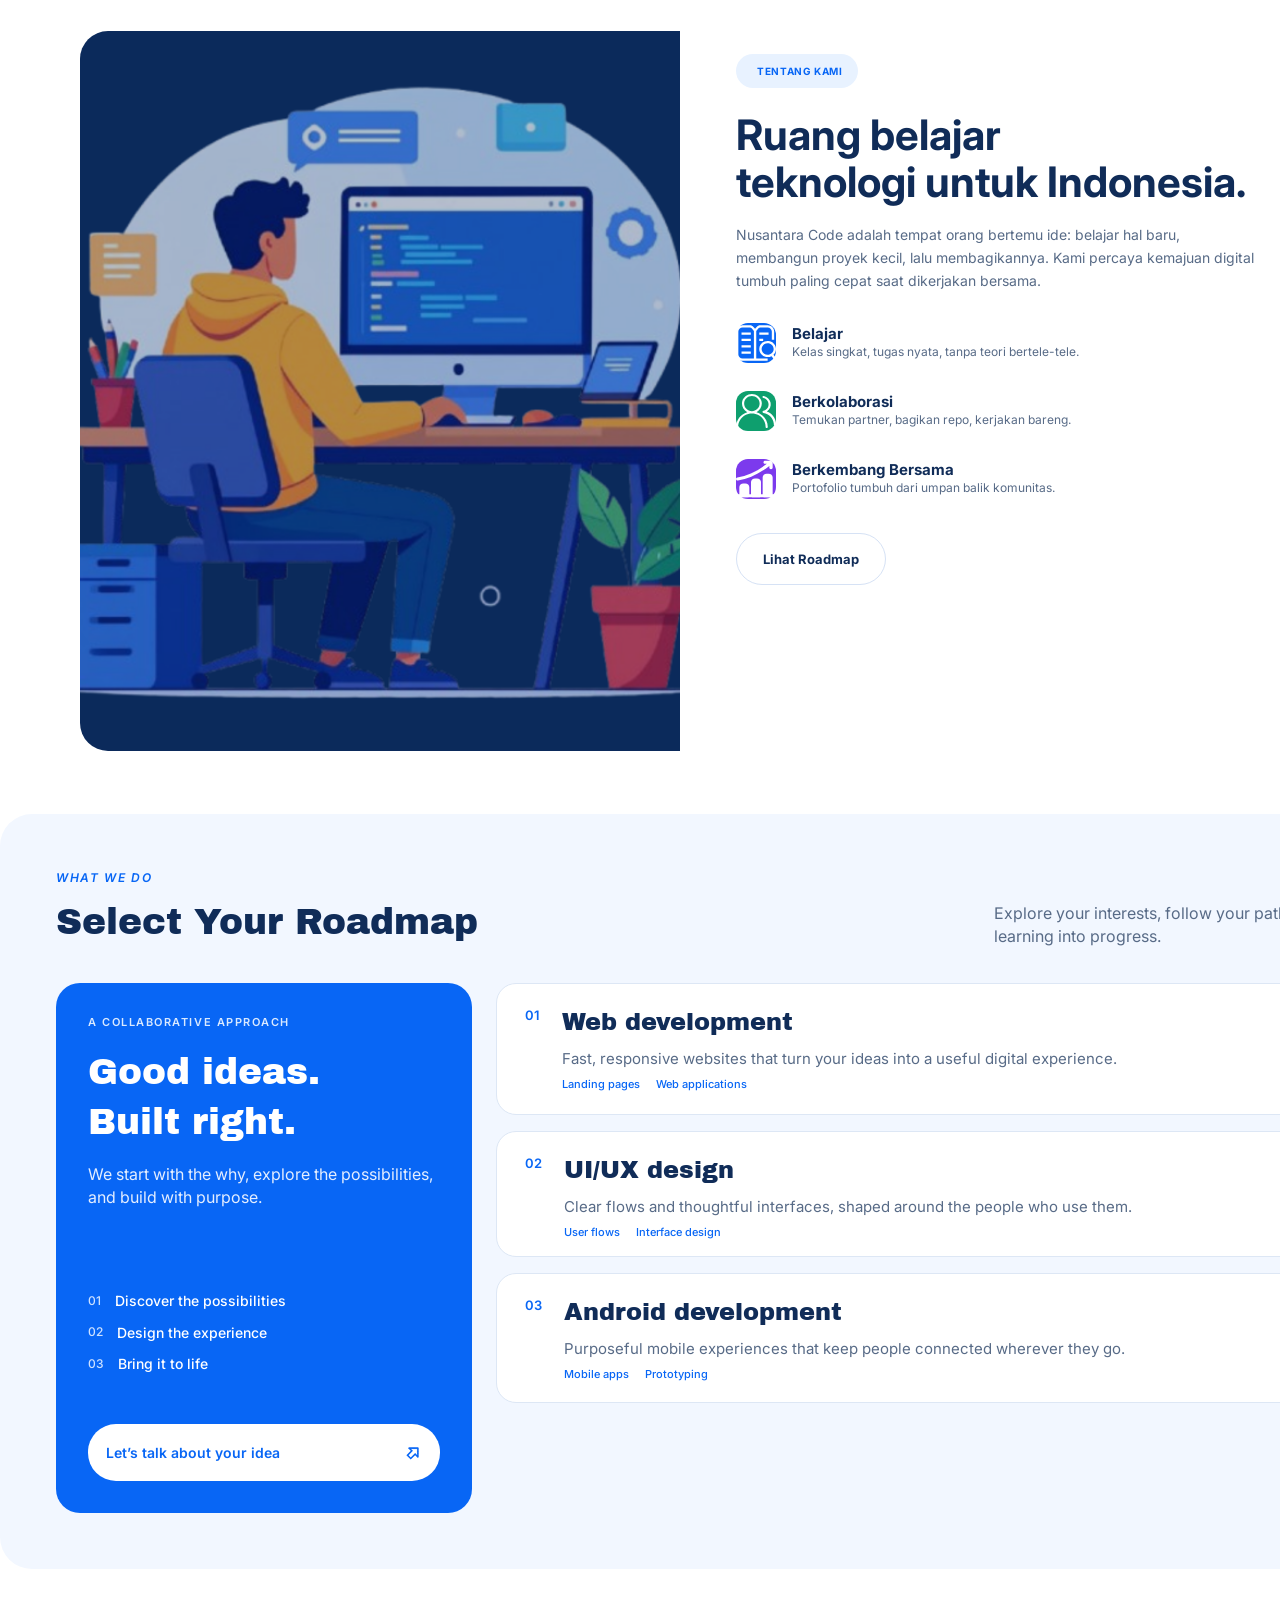
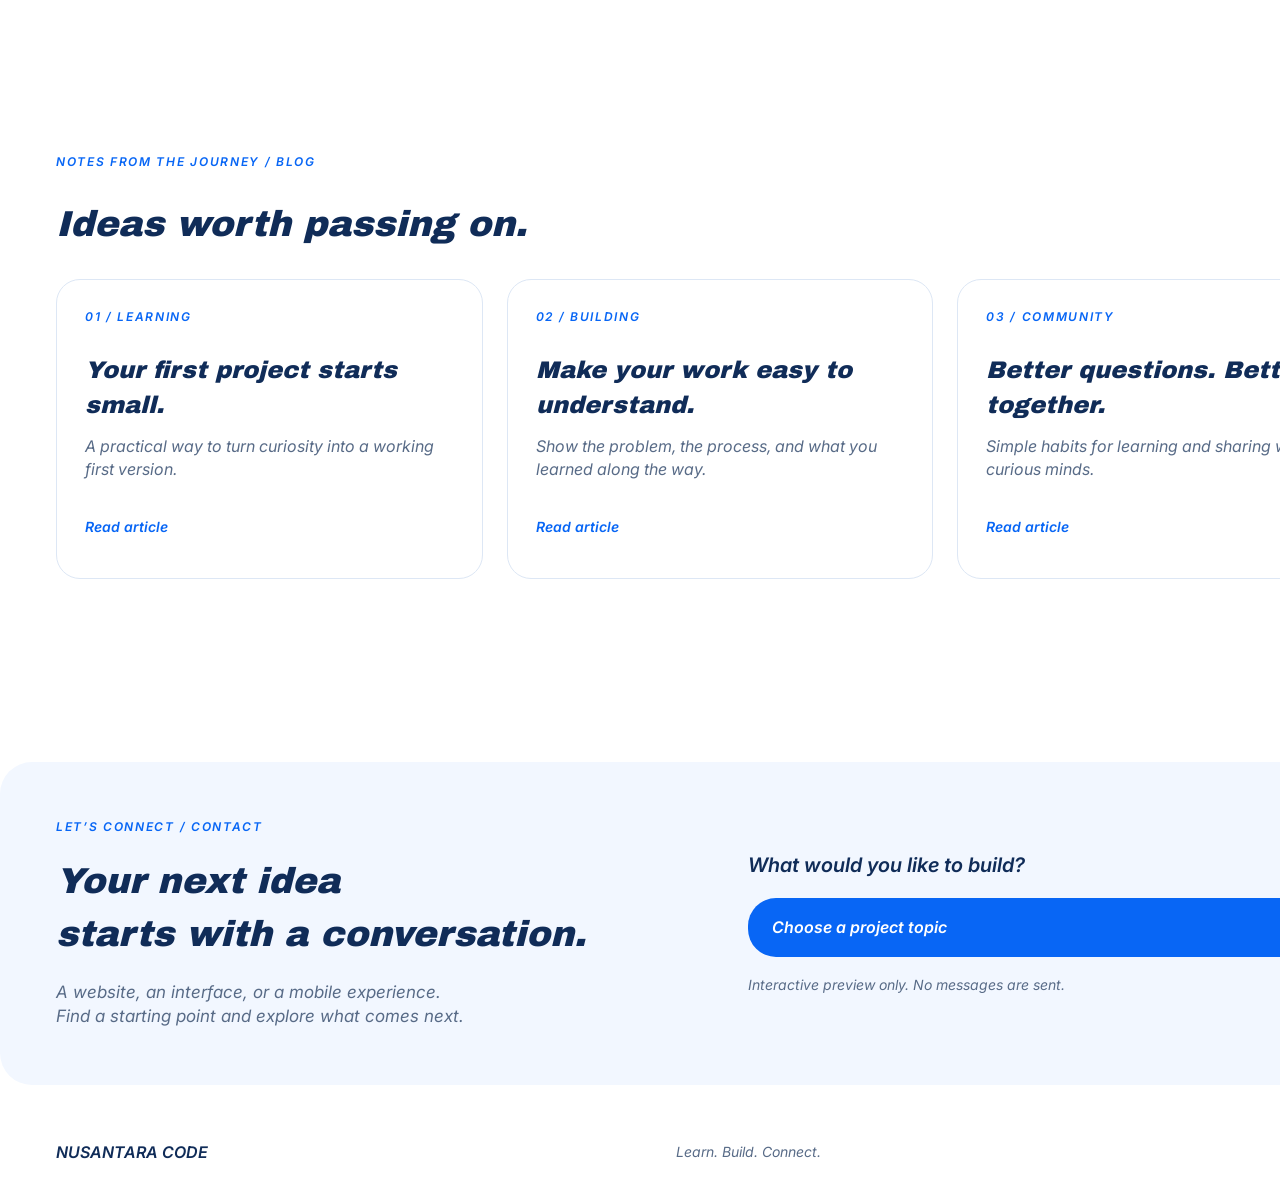
==== commit 0a5f02f9: "fix: bug navbar clear" ====
--- a/index.html
+++ b/index.html
@@ -36,7 +36,7 @@
     </section>
 
     <!-- ============ DISCOVER — CAROUSEL (1440 × 712) ============ -->
-    <section class="discover" id="roadmap" aria-labelledby="discover-title">
+    <section class="discover" id="discover" aria-labelledby="discover-title">
       <div class="discover__head">
         <div class="discover__intro">
           <p class="eyebrow">BEYOND THE CODE</p>
@@ -161,12 +161,12 @@
           </li>
         </ul>
 
-        <a class="about__cta" href="#services-title">Lihat Roadmap</a>
+        <a class="about__cta" href="#roadmap">Lihat Roadmap</a>
       </div>
     </section>
 
     <!-- ============ SERVICES / ROADMAP (1440 × 755) ============ -->
-    <section class="services" id="showcase" aria-labelledby="services-title">
+    <section class="services" id="roadmap" aria-labelledby="services-title">
       <div class="services__head">
         <div class="services__heading">
           <p class="eyebrow">WHAT WE DO</p>
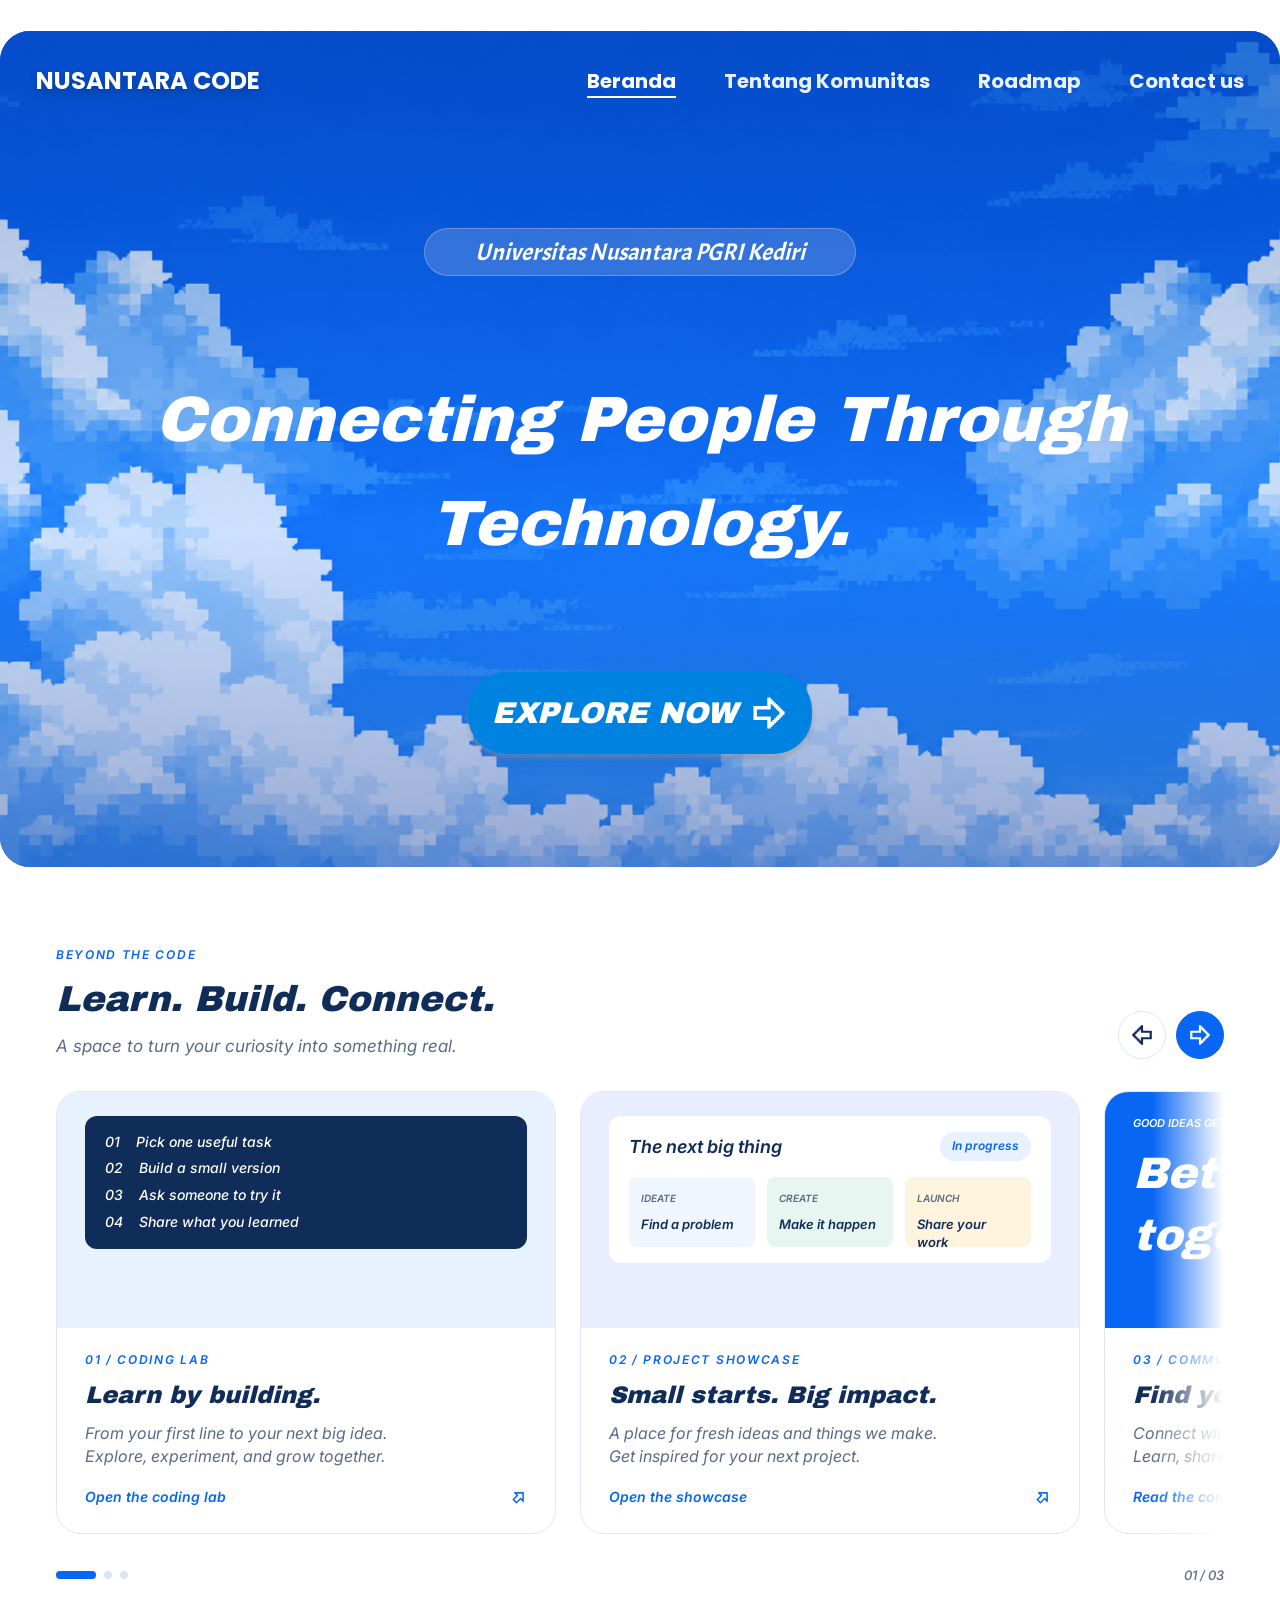
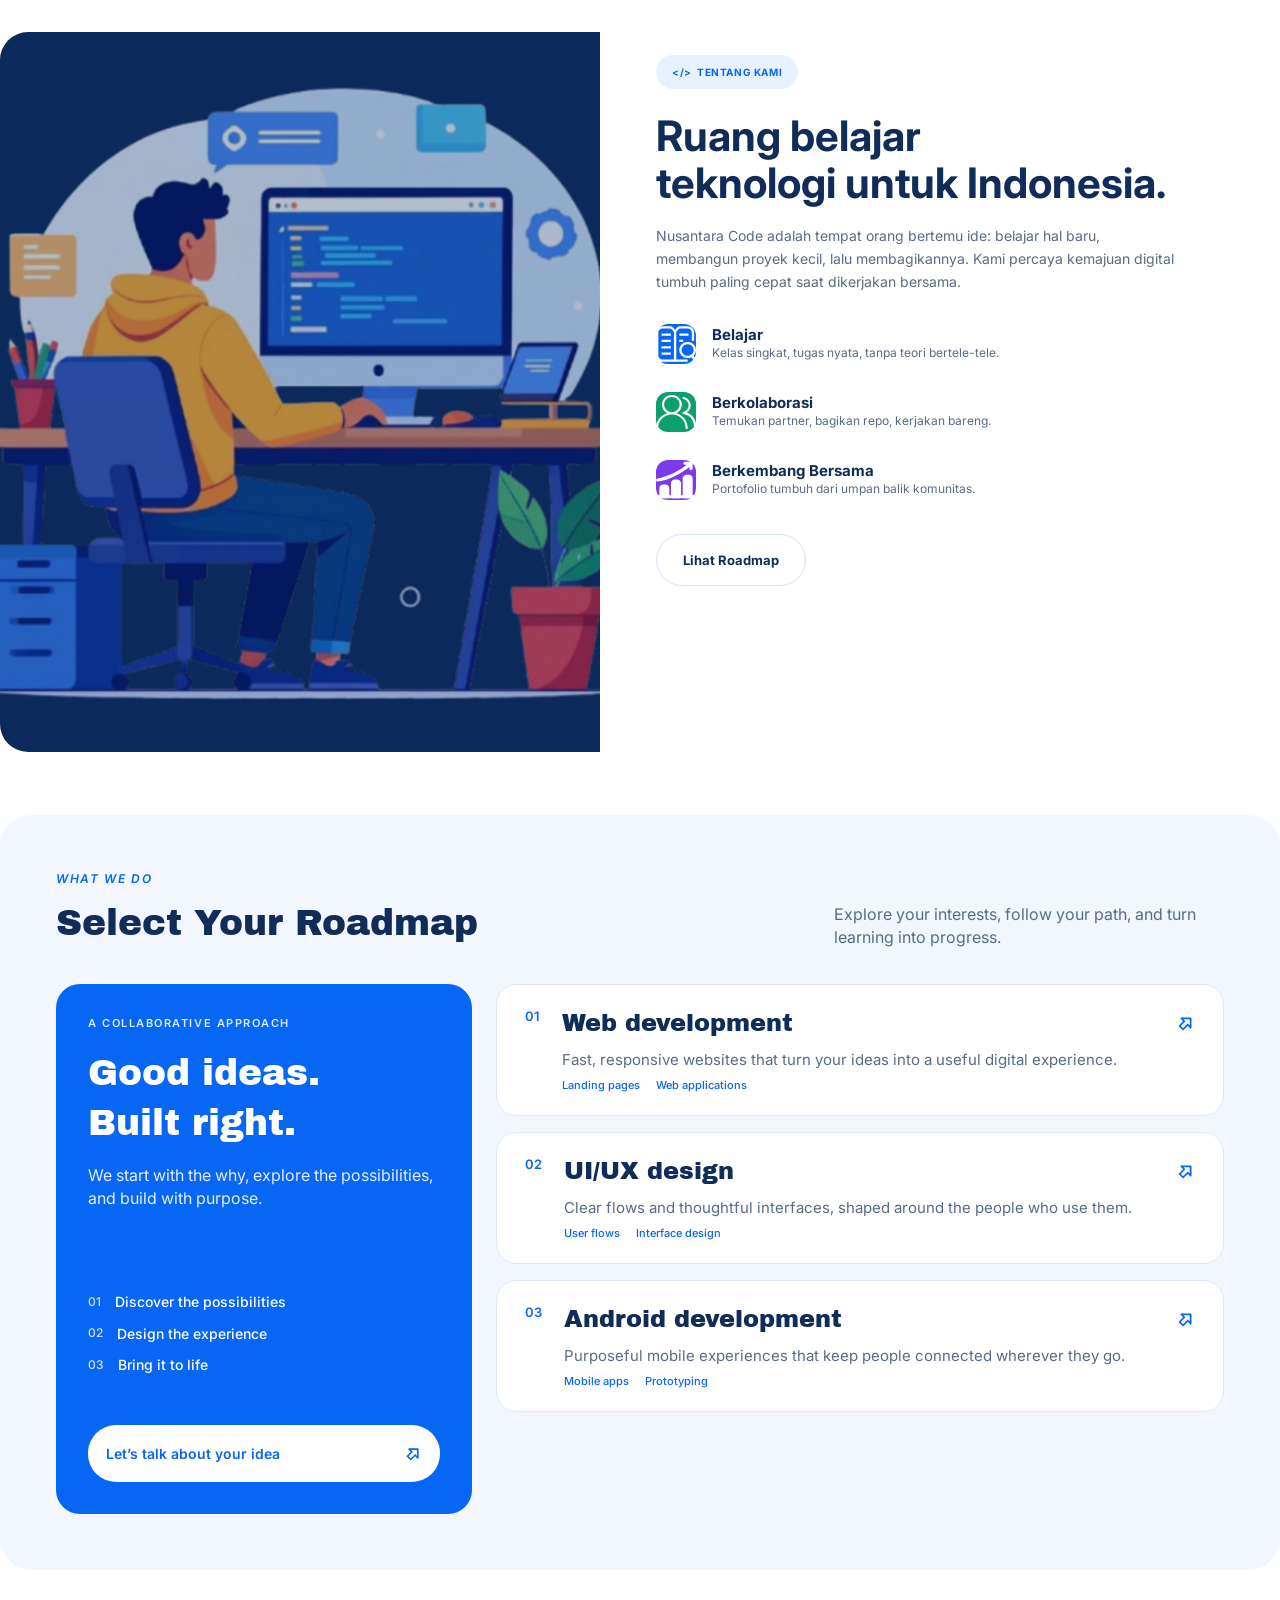
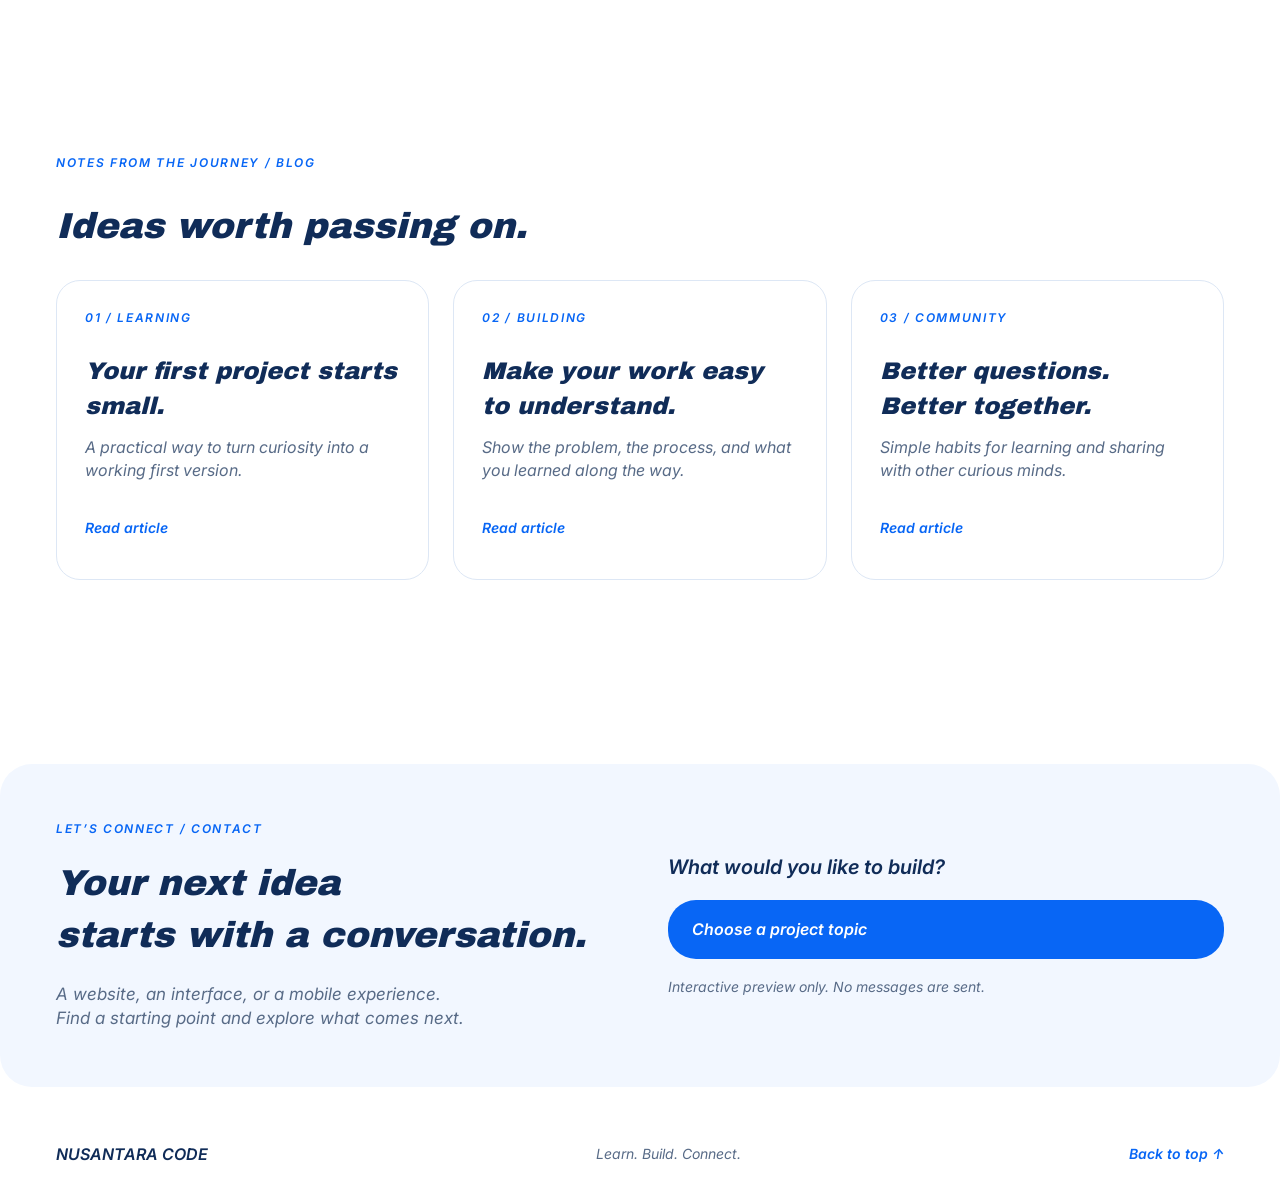
==== commit fe6723ed: "fix: perbaiki layout home yang terpotong dan carousel - .page tidak lagi dipatok 1440px, menyusut me" ====
--- a/index.html
+++ b/index.html
@@ -58,10 +58,10 @@
         <article class="card">
           <div class="card__preview card__preview--sky">
             <div class="snippet">
-              <p>01    Pick one useful task</p>
-              <p>02    Build a small version</p>
-              <p>03    Ask someone to try it</p>
-              <p>04    Share what you learned</p>
+              <p>01&nbsp;&nbsp;&nbsp;&nbsp;Pick one useful task</p>
+              <p>02&nbsp;&nbsp;&nbsp;&nbsp;Build a small version</p>
+              <p>03&nbsp;&nbsp;&nbsp;&nbsp;Ask someone to try it</p>
+              <p>04&nbsp;&nbsp;&nbsp;&nbsp;Share what you learned</p>
             </div>
           </div>
           <div class="card__body">
@@ -139,7 +139,7 @@
       <div class="about__art" aria-hidden="true"></div>
 
       <div class="about__content">
-        <p class="about__chip"></>  TENTANG KAMI</p>
+        <p class="about__chip">&lt;/&gt;&nbsp; TENTANG KAMI</p>
         <h2 class="about__title" id="about-title">Ruang belajar<br />teknologi untuk Indonesia.</h2>
         <p class="about__desc">
           Nusantara Code adalah tempat orang bertemu ide: belajar hal baru, membangun proyek kecil,
--- a/css/styles.css
+++ b/css/styles.css
@@ -57,9 +57,10 @@
 
 :focus-visible { outline: 3px solid rgba(8, 102, 245, 0.45); outline-offset: 3px; border-radius: 6px; }
 
-/* ---------- Page shell (fixed desktop canvas) ---------- */
+/* ---------- Page shell (desain 1440px, menyusut di layar lebih kecil) ---------- */
 .page {
-  width: var(--page);
+  width: 100%;
+  max-width: var(--page);
   margin: 0 auto;
   padding-top: 31px;
   display: flex;
@@ -277,7 +278,28 @@
   scroll-behavior: smooth;
   scrollbar-width: none;
   flex: 0 0 auto;
-}
+
+  /* Kartu tetangga yang terpotong dibuat memudar, bukan terpotong tajam. */
+  --carousel-fade-start: 0px;
+  --carousel-fade-end: 0px;
+  -webkit-mask-image: linear-gradient(
+    to right,
+    transparent 0,
+    #000 var(--carousel-fade-start),
+    #000 calc(100% - var(--carousel-fade-end)),
+    transparent 100%
+  );
+  mask-image: linear-gradient(
+    to right,
+    transparent 0,
+    #000 var(--carousel-fade-start),
+    #000 calc(100% - var(--carousel-fade-end)),
+    transparent 100%
+  );
+}
+
+.carousel.is-fade-start { --carousel-fade-start: 72px; }
+.carousel.is-fade-end { --carousel-fade-end: 72px; }
 
 .carousel::-webkit-scrollbar { display: none; }
 .carousel:focus-visible { outline-offset: 6px; }
@@ -291,7 +313,7 @@
   border: 1px solid var(--line);
   border-radius: var(--radius-card);
   overflow: hidden;
-  scroll-snap-align: start;
+  scroll-snap-align: center;
   transition: transform 0.22s ease, box-shadow 0.22s ease;
 }
 
@@ -868,6 +890,45 @@
 .site-footer__copy:hover { text-decoration: underline; text-underline-offset: 4px; }
 
 /* ==========================================================================
+   LAYAR < 1440px — kanvas tetap menyusut, bukan terpotong
+   ========================================================================== */
+@media (max-width: 1439px) {
+  .hero__title {
+    width: 100%;
+    height: auto;
+  }
+
+  .discover { height: auto; min-height: 712px; }
+
+  .about {
+    width: 100%;
+    height: auto;
+    min-height: 720px;
+    grid-template-columns: minmax(0, 600px) minmax(0, 1fr);
+  }
+
+  .about__desc { width: 100%; max-width: 520px; }
+
+  .services { height: auto; min-height: 755px; }
+  .services__heading { width: auto; flex: 1 1 auto; min-width: 0; }
+  .services__desc { width: auto; flex: 0 1 390px; min-width: 0; }
+
+  .service,
+  .service-list li:nth-child(2) .service,
+  .service-list li:nth-child(3) .service {
+    height: auto;
+    min-height: 126px;
+  }
+
+  .blog { height: auto; min-height: 537px; }
+  .post { height: auto; min-height: 300px; }
+
+  .contact { height: auto; min-height: 323px; }
+  .contact__intro,
+  .contact__action { width: auto; flex: 1 1 0; min-width: 0; }
+}
+
+/* ==========================================================================
    MOTION
    ========================================================================== */
 @media (prefers-reduced-motion: reduce) {
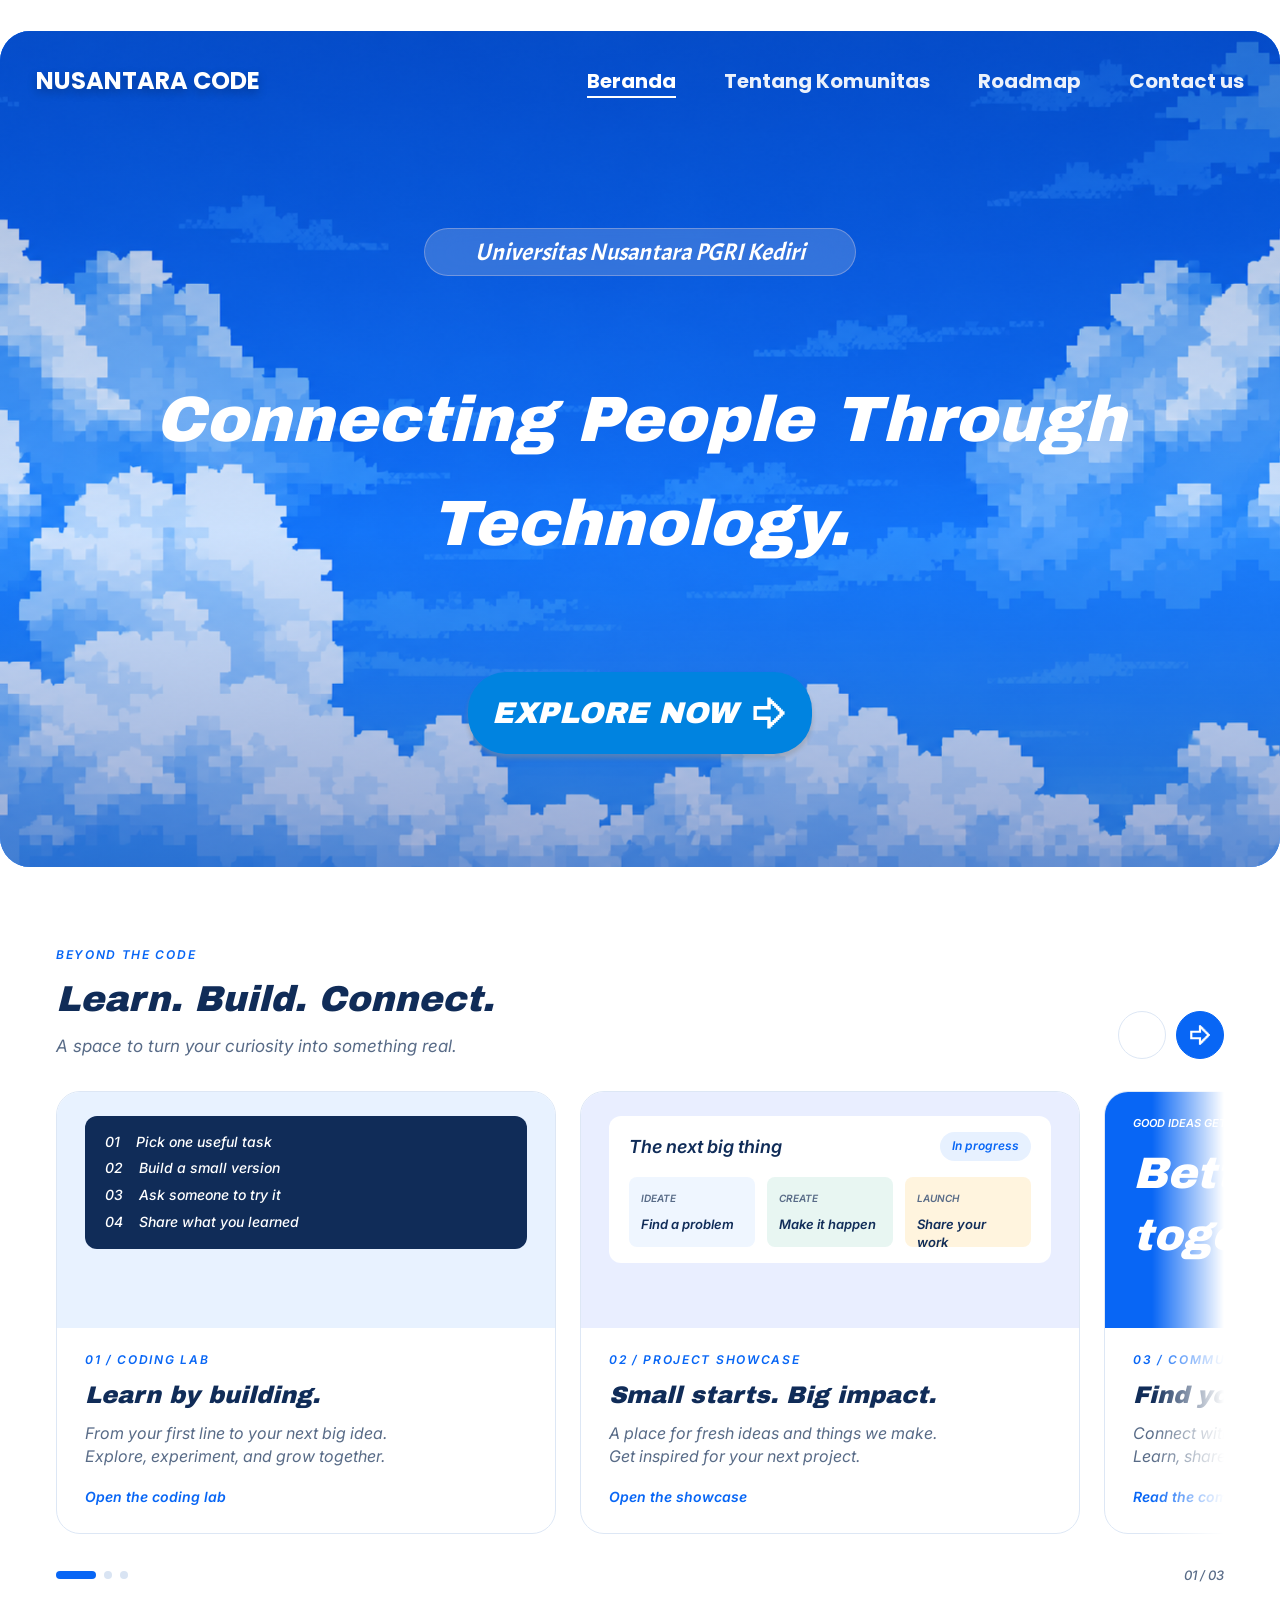
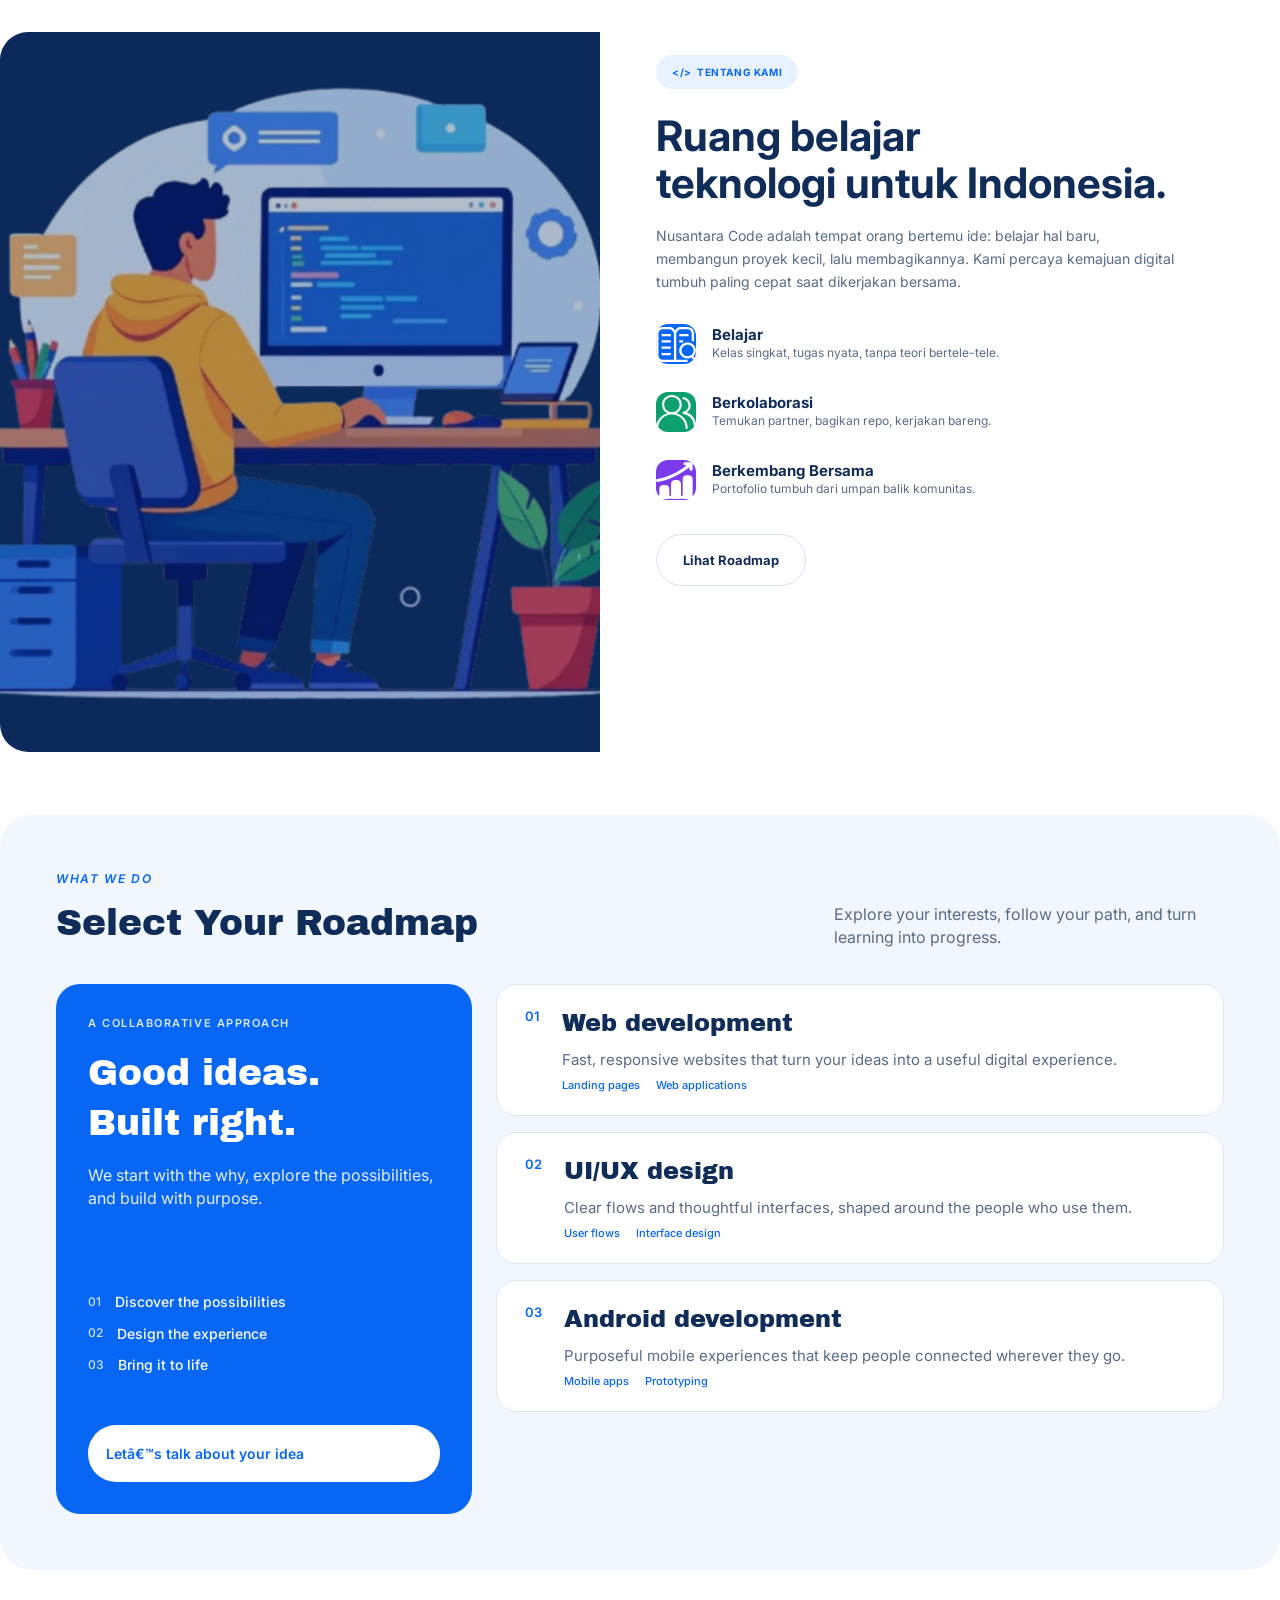
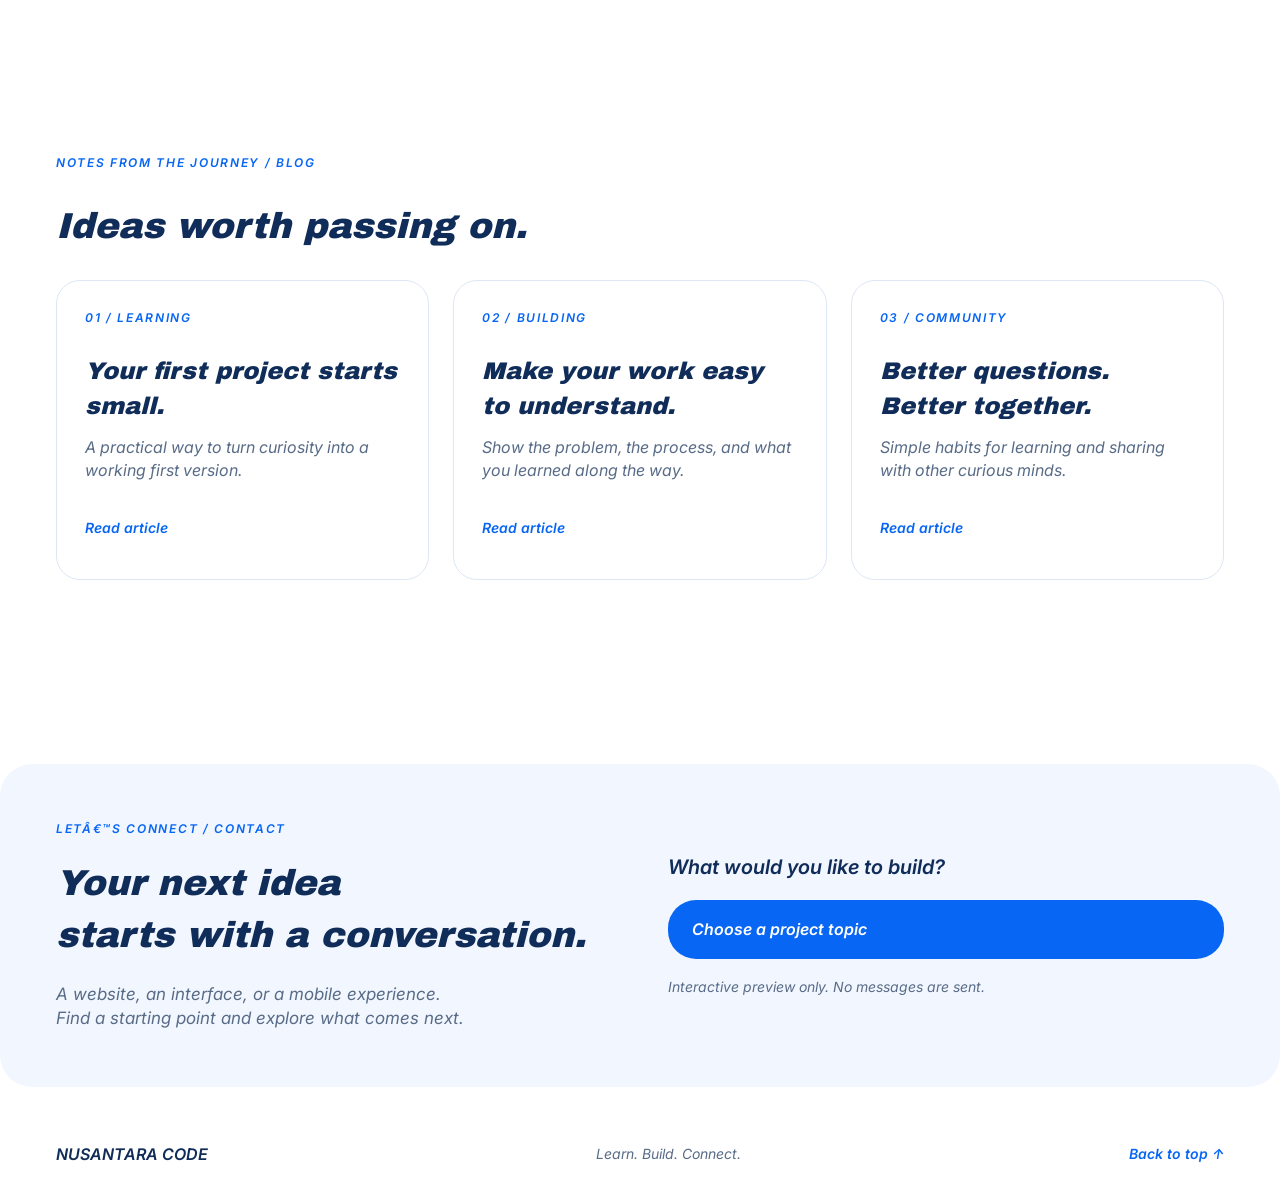
==== commit e5e991dd: "feat: gunakan ikon dari assets, viewport device-width, dan layout responsif" ====
--- a/index.html
+++ b/index.html
@@ -1,10 +1,10 @@
-<!DOCTYPE html>
+﻿<!DOCTYPE html>
 <html lang="id">
 <head>
   <meta charset="UTF-8" />
-  <meta name="viewport" content="width=1440" />
-  <title>Nusantara Code — Connecting People Through Technology</title>
-  <meta name="description" content="Nusantara Code — tempat orang bertemu ide: belajar hal baru, membangun proyek kecil, lalu membagikannya." />
+  <meta name="viewport" content="width=device-width, initial-scale=1" />
+  <title>Nusantara Code â€” Connecting People Through Technology</title>
+  <meta name="description" content="Nusantara Code â€” tempat orang bertemu ide: belajar hal baru, membangun proyek kecil, lalu membagikannya." />
   <link rel="preconnect" href="https://fonts.googleapis.com" />
   <link rel="preconnect" href="https://fonts.gstatic.com" crossorigin />
   <link href="https://fonts.googleapis.com/css2?family=Acme&family=Archivo+Black&family=Inter:ital,wght@0,400;0,500;0,600;0,700;1,400;1,500;1,600&family=Poppins:wght@400;500;600;700&display=swap" rel="stylesheet" />
@@ -15,7 +15,7 @@
 
   <div class="page">
 
-    <!-- ============ HOME / HERO (1440 × 836) ============ -->
+    <!-- ============ HOME / HERO (1440 Ã— 836) ============ -->
     <section class="hero" id="home" aria-labelledby="hero-title">
       <div class="hero__bg" aria-hidden="true"></div>
 
@@ -30,12 +30,12 @@
 
         <a class="hero__cta" href="#roadmap">
           EXPLORE NOW
-          <span class="hero__cta-icon icon-slot" aria-hidden="true"><svg aria-hidden="true" viewBox="0 0 38 38" fill="none" xmlns="http://www.w3.org/2000/svg"><g><g><path transform="matrix(1 0 0 1 3.455 3.455)" d="M13.818 0L17.273 0L17.273 1.727L19 1.727L19 3.455L20.727 3.455L20.727 5.182L22.455 5.182L22.455 6.909L24.182 6.909L24.182 8.636L25.909 8.636L25.909 10.364L27.636 10.364L27.636 12.091L29.364 12.091L29.364 13.818L31.091 13.818L31.091 17.273L29.364 17.273L29.364 19L27.636 19L27.636 20.727L25.909 20.727L25.909 22.455L24.182 22.455L24.182 24.182L22.455 24.182L22.455 25.909L20.727 25.909L20.727 27.636L19 27.636L19 29.364L17.273 29.364L17.273 31.091L13.818 31.091L13.818 22.455L0 22.455L0 8.636L13.818 8.636L13.818 0ZM17.273 6.909L17.273 12.091L3.455 12.091L3.455 19L17.273 19L17.273 24.182L19 24.182L19 22.455L20.727 22.455L20.727 20.727L22.455 20.727L22.455 19L24.182 19L24.182 17.273L25.909 17.273L25.909 13.818L24.182 13.818L24.182 12.091L22.455 12.091L22.455 10.364L20.727 10.364L20.727 8.636L19 8.636L19 6.909L17.273 6.909Z" fill="currentColor"/></g></g></svg></span>
+          <span class="hero__cta-icon icon-slot" aria-hidden="true"><img src="assets/memory_arrow-right-bold.svg" alt="" width="38" height="38" loading="lazy" decoding="async"></span>
         </a>
       </div>
     </section>
 
-    <!-- ============ DISCOVER — CAROUSEL (1440 × 712) ============ -->
+    <!-- ============ DISCOVER â€” CAROUSEL (1440 Ã— 712) ============ -->
     <section class="discover" id="discover" aria-labelledby="discover-title">
       <div class="discover__head">
         <div class="discover__intro">
@@ -46,10 +46,10 @@
 
         <div class="carousel-controls">
           <button class="round-btn" type="button" data-carousel="prev" aria-label="Kartu sebelumnya">
-            <span class="round-btn__icon icon-slot is-flipped" aria-hidden="true"><svg aria-hidden="true" viewBox="0 0 38 38" fill="none" xmlns="http://www.w3.org/2000/svg"><g><g><path transform="matrix(1 0 0 1 3.455 3.455)" d="M13.818 0L17.273 0L17.273 1.727L19 1.727L19 3.455L20.727 3.455L20.727 5.182L22.455 5.182L22.455 6.909L24.182 6.909L24.182 8.636L25.909 8.636L25.909 10.364L27.636 10.364L27.636 12.091L29.364 12.091L29.364 13.818L31.091 13.818L31.091 17.273L29.364 17.273L29.364 19L27.636 19L27.636 20.727L25.909 20.727L25.909 22.455L24.182 22.455L24.182 24.182L22.455 24.182L22.455 25.909L20.727 25.909L20.727 27.636L19 27.636L19 29.364L17.273 29.364L17.273 31.091L13.818 31.091L13.818 22.455L0 22.455L0 8.636L13.818 8.636L13.818 0ZM17.273 6.909L17.273 12.091L3.455 12.091L3.455 19L17.273 19L17.273 24.182L19 24.182L19 22.455L20.727 22.455L20.727 20.727L22.455 20.727L22.455 19L24.182 19L24.182 17.273L25.909 17.273L25.909 13.818L24.182 13.818L24.182 12.091L22.455 12.091L22.455 10.364L20.727 10.364L20.727 8.636L19 8.636L19 6.909L17.273 6.909Z" fill="currentColor"/></g></g></svg></span>
+            <span class="round-btn__icon icon-slot is-flipped" aria-hidden="true"><img src="assets/memory_arrow-right-bold.svg" alt="" width="38" height="38" loading="lazy" decoding="async"></span>
           </button>
           <button class="round-btn round-btn--primary" type="button" data-carousel="next" aria-label="Kartu berikutnya">
-            <span class="round-btn__icon icon-slot" aria-hidden="true"><svg aria-hidden="true" viewBox="0 0 38 38" fill="none" xmlns="http://www.w3.org/2000/svg"><g><g><path transform="matrix(1 0 0 1 3.455 3.455)" d="M13.818 0L17.273 0L17.273 1.727L19 1.727L19 3.455L20.727 3.455L20.727 5.182L22.455 5.182L22.455 6.909L24.182 6.909L24.182 8.636L25.909 8.636L25.909 10.364L27.636 10.364L27.636 12.091L29.364 12.091L29.364 13.818L31.091 13.818L31.091 17.273L29.364 17.273L29.364 19L27.636 19L27.636 20.727L25.909 20.727L25.909 22.455L24.182 22.455L24.182 24.182L22.455 24.182L22.455 25.909L20.727 25.909L20.727 27.636L19 27.636L19 29.364L17.273 29.364L17.273 31.091L13.818 31.091L13.818 22.455L0 22.455L0 8.636L13.818 8.636L13.818 0ZM17.273 6.909L17.273 12.091L3.455 12.091L3.455 19L17.273 19L17.273 24.182L19 24.182L19 22.455L20.727 22.455L20.727 20.727L22.455 20.727L22.455 19L24.182 19L24.182 17.273L25.909 17.273L25.909 13.818L24.182 13.818L24.182 12.091L22.455 12.091L22.455 10.364L20.727 10.364L20.727 8.636L19 8.636L19 6.909L17.273 6.909Z" fill="currentColor"/></g></g></svg></span>
+            <span class="round-btn__icon icon-slot" aria-hidden="true"><img src="assets/memory_arrow-right-bold.svg" alt="" width="38" height="38" loading="lazy" decoding="async"></span>
           </button>
         </div>
       </div>
@@ -70,7 +70,7 @@
             <p class="card__desc">From your first line to your next big idea.<br />Explore, experiment, and grow together.</p>
             <a class="card__more" href="roadmap/web-development.html">
               <span>Open the coding lab</span>
-              <span class="card__more-icon icon-slot is-up-right" aria-hidden="true"><svg aria-hidden="true" viewBox="0 0 38 38" fill="none" xmlns="http://www.w3.org/2000/svg"><g><g><path transform="matrix(1 0 0 1 3.455 3.455)" d="M13.818 0L17.273 0L17.273 1.727L19 1.727L19 3.455L20.727 3.455L20.727 5.182L22.455 5.182L22.455 6.909L24.182 6.909L24.182 8.636L25.909 8.636L25.909 10.364L27.636 10.364L27.636 12.091L29.364 12.091L29.364 13.818L31.091 13.818L31.091 17.273L29.364 17.273L29.364 19L27.636 19L27.636 20.727L25.909 20.727L25.909 22.455L24.182 22.455L24.182 24.182L22.455 24.182L22.455 25.909L20.727 25.909L20.727 27.636L19 27.636L19 29.364L17.273 29.364L17.273 31.091L13.818 31.091L13.818 22.455L0 22.455L0 8.636L13.818 8.636L13.818 0ZM17.273 6.909L17.273 12.091L3.455 12.091L3.455 19L17.273 19L17.273 24.182L19 24.182L19 22.455L20.727 22.455L20.727 20.727L22.455 20.727L22.455 19L24.182 19L24.182 17.273L25.909 17.273L25.909 13.818L24.182 13.818L24.182 12.091L22.455 12.091L22.455 10.364L20.727 10.364L20.727 8.636L19 8.636L19 6.909L17.273 6.909Z" fill="currentColor"/></g></g></svg></span>
+              <span class="card__more-icon icon-slot is-up-right" aria-hidden="true"><img src="assets/memory_arrow-right-bold.svg" alt="" width="38" height="38" loading="lazy" decoding="async"></span>
             </a>
           </div>
         </article>
@@ -104,7 +104,7 @@
             <p class="card__desc">A place for fresh ideas and things we make.<br />Get inspired for your next project.</p>
             <a class="card__more" href="roadmap/uiux.html">
               <span>Open the showcase</span>
-              <span class="card__more-icon icon-slot is-up-right" aria-hidden="true"><svg aria-hidden="true" viewBox="0 0 38 38" fill="none" xmlns="http://www.w3.org/2000/svg"><g><g><path transform="matrix(1 0 0 1 3.455 3.455)" d="M13.818 0L17.273 0L17.273 1.727L19 1.727L19 3.455L20.727 3.455L20.727 5.182L22.455 5.182L22.455 6.909L24.182 6.909L24.182 8.636L25.909 8.636L25.909 10.364L27.636 10.364L27.636 12.091L29.364 12.091L29.364 13.818L31.091 13.818L31.091 17.273L29.364 17.273L29.364 19L27.636 19L27.636 20.727L25.909 20.727L25.909 22.455L24.182 22.455L24.182 24.182L22.455 24.182L22.455 25.909L20.727 25.909L20.727 27.636L19 27.636L19 29.364L17.273 29.364L17.273 31.091L13.818 31.091L13.818 22.455L0 22.455L0 8.636L13.818 8.636L13.818 0ZM17.273 6.909L17.273 12.091L3.455 12.091L3.455 19L17.273 19L17.273 24.182L19 24.182L19 22.455L20.727 22.455L20.727 20.727L22.455 20.727L22.455 19L24.182 19L24.182 17.273L25.909 17.273L25.909 13.818L24.182 13.818L24.182 12.091L22.455 12.091L22.455 10.364L20.727 10.364L20.727 8.636L19 8.636L19 6.909L17.273 6.909Z" fill="currentColor"/></g></g></svg></span>
+              <span class="card__more-icon icon-slot is-up-right" aria-hidden="true"><img src="assets/memory_arrow-right-bold.svg" alt="" width="38" height="38" loading="lazy" decoding="async"></span>
             </a>
           </div>
         </article>
@@ -120,7 +120,7 @@
             <p class="card__desc">Connect with curious minds.<br />Learn, share, and build as a community.</p>
             <a class="card__more" href="roadmap/android-development.html">
               <span>Read the community note</span>
-              <span class="card__more-icon icon-slot is-up-right" aria-hidden="true"><svg aria-hidden="true" viewBox="0 0 38 38" fill="none" xmlns="http://www.w3.org/2000/svg"><g><g><path transform="matrix(1 0 0 1 3.455 3.455)" d="M13.818 0L17.273 0L17.273 1.727L19 1.727L19 3.455L20.727 3.455L20.727 5.182L22.455 5.182L22.455 6.909L24.182 6.909L24.182 8.636L25.909 8.636L25.909 10.364L27.636 10.364L27.636 12.091L29.364 12.091L29.364 13.818L31.091 13.818L31.091 17.273L29.364 17.273L29.364 19L27.636 19L27.636 20.727L25.909 20.727L25.909 22.455L24.182 22.455L24.182 24.182L22.455 24.182L22.455 25.909L20.727 25.909L20.727 27.636L19 27.636L19 29.364L17.273 29.364L17.273 31.091L13.818 31.091L13.818 22.455L0 22.455L0 8.636L13.818 8.636L13.818 0ZM17.273 6.909L17.273 12.091L3.455 12.091L3.455 19L17.273 19L17.273 24.182L19 24.182L19 22.455L20.727 22.455L20.727 20.727L22.455 20.727L22.455 19L24.182 19L24.182 17.273L25.909 17.273L25.909 13.818L24.182 13.818L24.182 12.091L22.455 12.091L22.455 10.364L20.727 10.364L20.727 8.636L19 8.636L19 6.909L17.273 6.909Z" fill="currentColor"/></g></g></svg></span>
+              <span class="card__more-icon icon-slot is-up-right" aria-hidden="true"><img src="assets/memory_arrow-right-bold.svg" alt="" width="38" height="38" loading="lazy" decoding="async"></span>
             </a>
           </div>
         </article>
@@ -134,7 +134,7 @@
       </div>
     </section>
 
-    <!-- ============ ABOUT (1280 × 720) ============ -->
+    <!-- ============ ABOUT (1280 Ã— 720) ============ -->
     <section class="about" id="about" aria-labelledby="about-title">
       <div class="about__art" aria-hidden="true"></div>
 
@@ -148,15 +148,15 @@
 
         <ul class="about__features">
           <li>
-            <span class="about__icon about__icon--belajar icon-slot" aria-hidden="true"><svg aria-hidden="true" viewBox="0 0 24.825 21.979" fill="none" xmlns="http://www.w3.org/2000/svg"><g><g><path transform="matrix(1 0 0 1 0 0)" d="M12.571 3.548L13.966 1.905C14.236 1.587 14.641 1.402 15.067 1.403L19.634 1.403C21.062 1.404 22.219 2.52 22.22 3.898L22.22 8.924L23.681 8.924L23.681 3.898C23.675 1.745 21.866 0.002 19.634 0L15.067 0C14.202 -0.002 13.382 0.373 12.836 1.02L11.842 2.185L10.845 1.014C10.298 0.369 9.478 -0.004 8.614 0L4.05 0C1.818 0.002 0.007 1.745 0 3.898L0 18.074C0.002 20.231 1.815 21.978 4.05 21.979L19.634 21.979L19.634 20.572L12.571 20.572L12.571 3.548ZM1.459 18.074L1.459 3.898C1.459 3.236 1.733 2.601 2.219 2.133C2.705 1.665 3.363 1.402 4.05 1.403L8.614 1.403C9.041 1.402 9.446 1.587 9.717 1.905L11.11 3.548L11.11 20.572L4.05 20.572C2.62 20.572 1.46 19.454 1.459 18.074Z" fill="currentColor"/></g><g><path transform="matrix(1 0 0 1 3.427 4.407)" d="M0 0L5.76 0L5.76 1.409L0 1.409L0 0ZM11.026 0L16.787 0L16.787 1.409L11.026 1.409L11.026 0ZM0 3.955L5.76 3.955L5.76 5.364L0 5.364L0 3.955ZM11.026 3.955L13.432 3.955L13.432 5.364L11.026 5.364L11.026 3.955ZM0 7.912L5.76 7.912L5.76 9.321L0 9.321L0 7.912ZM0 11.869L5.76 11.869L5.76 13.278L0 13.278L0 11.869ZM21.398 10.328C21.403 8.075 19.848 6.095 17.598 5.49C15.348 4.884 12.955 5.802 11.75 7.733C10.546 9.663 10.825 12.132 12.432 13.767C14.04 15.402 16.582 15.801 18.644 14.742L20.069 16.632L21.249 15.804L19.822 13.91C20.827 12.97 21.396 11.679 21.398 10.328ZM12.478 10.328C12.478 8.341 14.149 6.73 16.209 6.73C18.269 6.73 19.939 8.341 19.939 10.328C19.939 12.316 18.269 13.927 16.209 13.927C14.15 13.925 12.481 12.315 12.478 10.328Z" fill="currentColor"/></g></g></svg></span>
+            <span class="about__icon about__icon--belajar icon-slot" aria-hidden="true"><img src="assets/Group 5.svg" alt="" width="25" height="22" loading="lazy" decoding="async"></span>
             <div><strong>Belajar</strong><p>Kelas singkat, tugas nyata, tanpa teori bertele-tele.</p></div>
           </li>
           <li>
-            <span class="about__icon about__icon--kolaborasi icon-slot" aria-hidden="true"><svg aria-hidden="true" viewBox="0 0 27 23.074" fill="none" xmlns="http://www.w3.org/2000/svg"><g><g><path transform="matrix(1 0 0 1 0 0)" d="M13.836 12.332C16.566 10.935 17.968 7.899 17.231 4.977C16.495 2.054 13.81 0 10.727 0C7.645 0 4.96 2.054 4.223 4.977C3.487 7.899 4.888 10.935 7.619 12.332C3.098 13.674 0.006 17.742 0 22.356C0 22.753 0.33 23.074 0.736 23.074C1.143 23.074 1.472 22.753 1.472 22.356C1.429 19.1 3.184 16.073 6.065 14.433C8.946 12.793 12.508 12.793 15.39 14.433C18.271 16.073 20.025 19.1 19.982 22.356C19.982 22.753 20.312 23.074 20.718 23.074C21.125 23.074 21.455 22.753 21.455 22.356C21.449 17.742 18.357 13.674 13.836 12.332ZM5.502 6.541C5.502 3.724 7.842 1.439 10.728 1.439C13.614 1.439 15.954 3.724 15.954 6.541C15.954 9.359 13.614 11.643 10.728 11.643C7.842 11.643 5.502 9.359 5.502 6.541Z" fill="currentColor"/></g><g><path transform="matrix(1 0 0 1 17.876 1.389)" d="M9.082 18.37C8.744 14.83 6.363 11.789 2.951 10.543C4.93 9.242 5.925 6.916 5.482 4.628C5.039 2.34 3.243 0.528 0.915 0.022C0.655 -0.042 0.381 0.037 0.198 0.229C0.015 0.42 -0.047 0.693 0.036 0.941C0.119 1.19 0.334 1.375 0.597 1.425C2.65 1.873 4.111 3.651 4.113 5.705C4.116 7.759 2.661 9.54 0.609 9.994C0.344 10.052 0.133 10.248 0.062 10.504C0.044 10.553 0.032 10.603 0.027 10.654C0.001 10.843 0.054 11.035 0.173 11.186C0.292 11.337 0.468 11.436 0.661 11.46C4.375 11.951 7.255 14.871 7.618 18.513C7.639 18.754 7.652 19.001 7.652 19.245C7.652 19.642 7.981 19.964 8.388 19.964C8.794 19.964 9.124 19.642 9.124 19.245C9.124 18.947 9.115 18.655 9.082 18.37Z" fill="currentColor"/></g></g></svg></span>
+            <span class="about__icon about__icon--kolaborasi icon-slot" aria-hidden="true"><img src="assets/Group 6.svg" alt="" width="27" height="23" loading="lazy" decoding="async"></span>
             <div><strong>Berkolaborasi</strong><p>Temukan partner, bagikan repo, kerjakan bareng.</p></div>
           </li>
           <li>
-            <span class="about__icon about__icon--berkembang icon-slot" aria-hidden="true"><svg aria-hidden="true" viewBox="0 0 25.197 22.936" fill="none" xmlns="http://www.w3.org/2000/svg"><g><g><path transform="matrix(1 0 0 1 0 21.024)" d="M0.956 0L24.241 0C24.769 0 25.197 0.428 25.197 0.956L25.197 0.956L25.197 0.956C25.197 1.484 24.769 1.912 24.241 1.912L24.241 1.912L0.956 1.912C0.428 1.912 0 1.484 0 0.956L0 0.956L0 0.956C0 0.428 0.428 0 0.956 0L0.956 0Z" fill="currentColor"/></g><g><path transform="matrix(1 0 0 1 2.1 14.336)" d="M2.518 0C1.141 0 0 1.039 0 2.293L0 7.648C0.001 7.902 0.113 8.144 0.31 8.323C0.508 8.502 0.775 8.601 1.054 8.6L5.253 8.6C5.83 8.599 6.297 8.173 6.299 7.648L6.299 2.293C6.299 1.039 5.159 0 3.781 0L2.518 0Z" fill="currentColor"/></g><g><path transform="matrix(1 0 0 1 9.453 11.083)" d="M2.518 0C1.141 0 0 1.039 0 2.293L0 10.9C0.002 11.426 0.469 11.851 1.046 11.853L5.246 11.853C5.822 11.851 6.289 11.426 6.292 10.9L6.292 2.293C6.292 1.039 5.151 0 3.773 0L2.518 0Z" fill="currentColor"/></g><g><path transform="matrix(1 0 0 1 16.798 8.219)" d="M2.518 0C1.141 0 0 1.039 0 2.293L0 13.765C0.002 14.29 0.469 14.716 1.046 14.717L5.246 14.717C5.524 14.718 5.791 14.619 5.989 14.44C6.187 14.261 6.298 14.018 6.299 13.765L6.299 2.293C6.299 1.039 5.151 0 3.773 0L2.518 0Z" fill="currentColor"/></g><g><path transform="matrix(1 0 0 1 0.006 0)" d="M18.327 0C17.75 0.001 17.282 0.426 17.279 0.952C17.278 1.206 17.388 1.45 17.585 1.63C17.781 1.81 18.048 1.911 18.327 1.912L19.411 1.912C13.475 6.559 7.259 9.446 0.854 10.526C0.286 10.624 -0.088 11.123 0.018 11.641C0.122 12.158 0.665 12.502 1.234 12.41C8.13 11.246 14.765 8.126 20.992 3.205L20.992 4.331C20.991 4.584 21.1 4.828 21.296 5.008C21.492 5.188 21.759 5.289 22.037 5.29C22.317 5.291 22.586 5.191 22.784 5.01C22.982 4.83 23.092 4.586 23.091 4.331L23.091 1.516C23.091 0.691 22.324 0 21.418 0L18.327 0Z" fill="currentColor"/></g></g></svg></span>
+            <span class="about__icon about__icon--berkembang icon-slot" aria-hidden="true"><img src="assets/layer1.svg" alt="" width="25" height="23" loading="lazy" decoding="async"></span>
             <div><strong>Berkembang Bersama</strong><p>Portofolio tumbuh dari umpan balik komunitas.</p></div>
           </li>
         </ul>
@@ -165,7 +165,7 @@
       </div>
     </section>
 
-    <!-- ============ SERVICES / ROADMAP (1440 × 755) ============ -->
+    <!-- ============ SERVICES / ROADMAP (1440 Ã— 755) ============ -->
     <section class="services" id="roadmap" aria-labelledby="services-title">
       <div class="services__head">
         <div class="services__heading">
@@ -190,8 +190,8 @@
           </ul>
 
           <a class="approach__cta" href="#contact">
-            <span>Let’s talk about your idea</span>
-            <span class="approach__cta-icon icon-slot is-up-right" aria-hidden="true"><svg aria-hidden="true" viewBox="0 0 38 38" fill="none" xmlns="http://www.w3.org/2000/svg"><g><g><path transform="matrix(1 0 0 1 3.455 3.455)" d="M13.818 0L17.273 0L17.273 1.727L19 1.727L19 3.455L20.727 3.455L20.727 5.182L22.455 5.182L22.455 6.909L24.182 6.909L24.182 8.636L25.909 8.636L25.909 10.364L27.636 10.364L27.636 12.091L29.364 12.091L29.364 13.818L31.091 13.818L31.091 17.273L29.364 17.273L29.364 19L27.636 19L27.636 20.727L25.909 20.727L25.909 22.455L24.182 22.455L24.182 24.182L22.455 24.182L22.455 25.909L20.727 25.909L20.727 27.636L19 27.636L19 29.364L17.273 29.364L17.273 31.091L13.818 31.091L13.818 22.455L0 22.455L0 8.636L13.818 8.636L13.818 0ZM17.273 6.909L17.273 12.091L3.455 12.091L3.455 19L17.273 19L17.273 24.182L19 24.182L19 22.455L20.727 22.455L20.727 20.727L22.455 20.727L22.455 19L24.182 19L24.182 17.273L25.909 17.273L25.909 13.818L24.182 13.818L24.182 12.091L22.455 12.091L22.455 10.364L20.727 10.364L20.727 8.636L19 8.636L19 6.909L17.273 6.909Z" fill="currentColor"/></g></g></svg></span>
+            <span>Letâ€™s talk about your idea</span>
+            <span class="approach__cta-icon icon-slot is-up-right" aria-hidden="true"><img src="assets/memory_arrow-right-bold.svg" alt="" width="38" height="38" loading="lazy" decoding="async"></span>
           </a>
         </article>
 
@@ -204,7 +204,7 @@
                 <p class="service__desc">Fast, responsive websites that turn your ideas into a useful digital experience.</p>
                 <p class="service__tags"><span>Landing pages</span><span>Web applications</span></p>
               </div>
-              <span class="service__arrow icon-slot is-up-right" aria-hidden="true"><svg aria-hidden="true" viewBox="0 0 38 38" fill="none" xmlns="http://www.w3.org/2000/svg"><g><g><path transform="matrix(1 0 0 1 3.455 3.455)" d="M13.818 0L17.273 0L17.273 1.727L19 1.727L19 3.455L20.727 3.455L20.727 5.182L22.455 5.182L22.455 6.909L24.182 6.909L24.182 8.636L25.909 8.636L25.909 10.364L27.636 10.364L27.636 12.091L29.364 12.091L29.364 13.818L31.091 13.818L31.091 17.273L29.364 17.273L29.364 19L27.636 19L27.636 20.727L25.909 20.727L25.909 22.455L24.182 22.455L24.182 24.182L22.455 24.182L22.455 25.909L20.727 25.909L20.727 27.636L19 27.636L19 29.364L17.273 29.364L17.273 31.091L13.818 31.091L13.818 22.455L0 22.455L0 8.636L13.818 8.636L13.818 0ZM17.273 6.909L17.273 12.091L3.455 12.091L3.455 19L17.273 19L17.273 24.182L19 24.182L19 22.455L20.727 22.455L20.727 20.727L22.455 20.727L22.455 19L24.182 19L24.182 17.273L25.909 17.273L25.909 13.818L24.182 13.818L24.182 12.091L22.455 12.091L22.455 10.364L20.727 10.364L20.727 8.636L19 8.636L19 6.909L17.273 6.909Z" fill="currentColor"/></g></g></svg></span>
+              <span class="service__arrow icon-slot is-up-right" aria-hidden="true"><img src="assets/memory_arrow-right-bold.svg" alt="" width="38" height="38" loading="lazy" decoding="async"></span>
             </a>
           </li>
           <li>
@@ -215,7 +215,7 @@
                 <p class="service__desc">Clear flows and thoughtful interfaces, shaped around the people who use them.</p>
                 <p class="service__tags"><span>User flows</span><span>Interface design</span></p>
               </div>
-              <span class="service__arrow icon-slot is-up-right" aria-hidden="true"><svg aria-hidden="true" viewBox="0 0 38 38" fill="none" xmlns="http://www.w3.org/2000/svg"><g><g><path transform="matrix(1 0 0 1 3.455 3.455)" d="M13.818 0L17.273 0L17.273 1.727L19 1.727L19 3.455L20.727 3.455L20.727 5.182L22.455 5.182L22.455 6.909L24.182 6.909L24.182 8.636L25.909 8.636L25.909 10.364L27.636 10.364L27.636 12.091L29.364 12.091L29.364 13.818L31.091 13.818L31.091 17.273L29.364 17.273L29.364 19L27.636 19L27.636 20.727L25.909 20.727L25.909 22.455L24.182 22.455L24.182 24.182L22.455 24.182L22.455 25.909L20.727 25.909L20.727 27.636L19 27.636L19 29.364L17.273 29.364L17.273 31.091L13.818 31.091L13.818 22.455L0 22.455L0 8.636L13.818 8.636L13.818 0ZM17.273 6.909L17.273 12.091L3.455 12.091L3.455 19L17.273 19L17.273 24.182L19 24.182L19 22.455L20.727 22.455L20.727 20.727L22.455 20.727L22.455 19L24.182 19L24.182 17.273L25.909 17.273L25.909 13.818L24.182 13.818L24.182 12.091L22.455 12.091L22.455 10.364L20.727 10.364L20.727 8.636L19 8.636L19 6.909L17.273 6.909Z" fill="currentColor"/></g></g></svg></span>
+              <span class="service__arrow icon-slot is-up-right" aria-hidden="true"><img src="assets/memory_arrow-right-bold.svg" alt="" width="38" height="38" loading="lazy" decoding="async"></span>
             </a>
           </li>
           <li>
@@ -226,14 +226,14 @@
                 <p class="service__desc">Purposeful mobile experiences that keep people connected wherever they go.</p>
                 <p class="service__tags"><span>Mobile apps</span><span>Prototyping</span></p>
               </div>
-              <span class="service__arrow icon-slot is-up-right" aria-hidden="true"><svg aria-hidden="true" viewBox="0 0 38 38" fill="none" xmlns="http://www.w3.org/2000/svg"><g><g><path transform="matrix(1 0 0 1 3.455 3.455)" d="M13.818 0L17.273 0L17.273 1.727L19 1.727L19 3.455L20.727 3.455L20.727 5.182L22.455 5.182L22.455 6.909L24.182 6.909L24.182 8.636L25.909 8.636L25.909 10.364L27.636 10.364L27.636 12.091L29.364 12.091L29.364 13.818L31.091 13.818L31.091 17.273L29.364 17.273L29.364 19L27.636 19L27.636 20.727L25.909 20.727L25.909 22.455L24.182 22.455L24.182 24.182L22.455 24.182L22.455 25.909L20.727 25.909L20.727 27.636L19 27.636L19 29.364L17.273 29.364L17.273 31.091L13.818 31.091L13.818 22.455L0 22.455L0 8.636L13.818 8.636L13.818 0ZM17.273 6.909L17.273 12.091L3.455 12.091L3.455 19L17.273 19L17.273 24.182L19 24.182L19 22.455L20.727 22.455L20.727 20.727L22.455 20.727L22.455 19L24.182 19L24.182 17.273L25.909 17.273L25.909 13.818L24.182 13.818L24.182 12.091L22.455 12.091L22.455 10.364L20.727 10.364L20.727 8.636L19 8.636L19 6.909L17.273 6.909Z" fill="currentColor"/></g></g></svg></span>
+              <span class="service__arrow icon-slot is-up-right" aria-hidden="true"><img src="assets/memory_arrow-right-bold.svg" alt="" width="38" height="38" loading="lazy" decoding="async"></span>
             </a>
           </li>
         </ul>
       </div>
     </section>
 
-    <!-- ============ BLOG (1440 × 537) ============ -->
+    <!-- ============ BLOG (1440 Ã— 537) ============ -->
     <section class="blog" id="blog" aria-labelledby="blog-title">
       <p class="eyebrow">NOTES FROM THE JOURNEY / BLOG</p>
       <h2 class="section__title" id="blog-title">Ideas worth passing on.</h2>
@@ -262,10 +262,10 @@
       </div>
     </section>
 
-    <!-- ============ CONTACT (1440 × 323) ============ -->
+    <!-- ============ CONTACT (1440 Ã— 323) ============ -->
     <section class="contact" id="contact" aria-labelledby="contact-title">
       <div class="contact__intro">
-        <p class="eyebrow">LET’S CONNECT / CONTACT</p>
+        <p class="eyebrow">LETâ€™S CONNECT / CONTACT</p>
         <h2 class="section__title" id="contact-title">Your next idea<br />starts with a conversation.</h2>
         <p class="section__desc">A website, an interface, or a mobile experience.<br />Find a starting point and explore what comes next.</p>
       </div>
@@ -277,7 +277,7 @@
       </div>
     </section>
 
-    <!-- ============ FOOTER (1440 × 87) ============ -->
+    <!-- ============ FOOTER (1440 Ã— 87) ============ -->
     <div id="footer-placeholder"></div>
 
   </div>
@@ -285,4 +285,4 @@
   <script src="js/layout.js"></script>
   <script src="js/main.js"></script>
 </body>
-</html>+</html>
--- a/css/styles.css
+++ b/css/styles.css
@@ -1,5 +1,5 @@
-/* ==========================================================================
-   NUSANTARA CODE — LANDING PAGE (DESKTOP)
+﻿/* ==========================================================================
+   NUSANTARA CODE â€” LANDING PAGE (DESKTOP)
    ========================================================================== */
 
 :root {
@@ -36,7 +36,9 @@
 *::before,
 *::after { box-sizing: border-box; }
 
-html { scroll-behavior: smooth; scroll-padding-top: 24px; }
+html { scroll-behavior: smooth; scroll-padding-top: 24px; overflow-x: clip; }
+
+body { overflow-x: clip; }
 
 body {
   margin: 0;
@@ -107,7 +109,7 @@
 }
 
 /* ==========================================================================
-   HOME / HERO — 1440 × 836
+   HOME / HERO â€” 1440 Ã— 836
    ========================================================================== */
 .hero {
   position: relative;
@@ -219,11 +221,13 @@
   opacity: 0.35;
 }
 
-.icon-slot.is-flipped > svg { transform: scaleX(-1); }
-.icon-slot.is-up-right > svg { transform: rotate(-45deg); }
+.icon-slot.is-flipped > svg,
+.icon-slot.is-flipped > img { transform: scaleX(-1); }
+.icon-slot.is-up-right > svg,
+.icon-slot.is-up-right > img { transform: rotate(-45deg); }
 
 /* ==========================================================================
-   DISCOVER / CAROUSEL — 1440 × 712
+   DISCOVER / CAROUSEL â€” 1440 Ã— 712
    ========================================================================== */
 .discover {
   display: flex;
@@ -496,7 +500,7 @@
 .carousel-count { font-size: 13px; font-weight: 500; font-style: italic; color: var(--slate); }
 
 /* ==========================================================================
-   ABOUT — 1280 × 720
+   ABOUT â€” 1280 Ã— 720
    ========================================================================== */
 .about {
   position: relative;
@@ -594,7 +598,7 @@
 .about__cta:hover { border-color: var(--blue); transform: translateY(-2px); }
 
 /* ==========================================================================
-   SERVICES / ROADMAP — 1440 × 755
+   SERVICES / ROADMAP â€” 1440 Ã— 755
    ========================================================================== */
 .services {
   display: flex;
@@ -740,7 +744,7 @@
 .service__arrow { width: 18px; height: 32px; color: var(--blue); }
 
 /* ==========================================================================
-   BLOG — 1440 × 537
+   BLOG â€” 1440 Ã— 537
    ========================================================================== */
 .blog {
   display: flex;
@@ -807,7 +811,7 @@
 .post__link:hover { text-decoration: underline; text-underline-offset: 4px; }
 
 /* ==========================================================================
-   CONTACT — 1440 × 323
+   CONTACT â€” 1440 Ã— 323
    ========================================================================== */
 .contact {
   display: flex;
@@ -857,7 +861,7 @@
 .contact__note { font-size: 14px; font-style: italic; line-height: 1.45; color: var(--slate); }
 
 /* ==========================================================================
-   FOOTER — 1440 × 87
+   FOOTER â€” 1440 Ã— 87
    ========================================================================== */
 .site-footer {
   display: flex;
@@ -890,7 +894,7 @@
 .site-footer__copy:hover { text-decoration: underline; text-underline-offset: 4px; }
 
 /* ==========================================================================
-   LAYAR < 1440px — kanvas tetap menyusut, bukan terpotong
+   LAYAR < 1440px â€” kanvas tetap menyusut, bukan terpotong
    ========================================================================== */
 @media (max-width: 1439px) {
   .hero__title {
@@ -931,10 +935,43 @@
 /* ==========================================================================
    MOTION
    ========================================================================== */
+/* ---------- Responsif dasar (viewport device-width) ---------- */
+@media (max-width: 900px) {
+  :root { --gutter: 20px; }
+  .page { gap: 24px; padding-top: 20px; overflow-x: clip; }
+  .site-header, .discover, .about, .services, .blog, .contact { padding-left: 20px; padding-right: 20px; }
+  .site-header { height: auto; flex-wrap: wrap; gap: 16px; justify-content: center; }
+  .site-nav ul { flex-wrap: wrap; gap: 14px 20px; justify-content: center; }
+  .hero { min-height: auto; padding: 48px 20px 120px; gap: 24px; }
+  .hero__title { font-size: clamp(38px, 10vw, 72px); line-height: 0.95; width: 100%; height: auto; }
+  .hero__badge, .hero__desc { width: 100%; max-width: 560px; }
+  .about { grid-template-columns: 1fr; padding-top: 48px; padding-bottom: 48px; gap: 32px; height: auto; }
+  .about__media { width: 100%; max-width: 520px; height: 340px; margin: 0 auto; }
+  .about__card--foreground { left: 16px; top: 150px; width: min(320px, 78%); height: auto; }
+  .about__content, .about__title, .about__desc, .about__features { width: 100%; max-width: 100%; }
+  .about__chip { width: auto; max-width: 100%; }
+  .services { height: auto; padding-top: 48px; padding-bottom: 48px; }
+  .services__head { flex-direction: column; align-items: flex-start; gap: 16px; }
+  .services__heading, .services__desc { width: 100%; max-width: 100%; }
+  .services__grid { grid-template-columns: 1fr; }
+  .service { grid-template-columns: 56px minmax(0,1fr) 40px; gap: 12px; padding: 20px 0; }
+  .service__num { font-size: 36px; }
+  .service__title { font-size: 28px; }
+  .blog { height: auto; padding-top: 48px; padding-bottom: 48px; }
+  .blog__head { flex-direction: column; align-items: flex-start; gap: 16px; }
+  .blog__intro, .blog__desc { width: 100%; max-width: 100%; }
+  .blog__grid { grid-template-columns: 1fr; }
+  .post__media { height: 220px; }
+  .approach { height: auto; width: 100%; max-width: 100%; }
+  .approach__steps { margin-top: 24px; }
+  .approach__cta { height: auto; }
+  .contact { grid-template-columns: 1fr; gap: 24px; padding-top: 48px; padding-bottom: 48px; height: auto; }
+  .contact__intro, .contact__title, .contact__desc { width: 100%; max-width: 100%; }
+  .contact__actions { width: 100%; }
+  .site-footer__inner { grid-template-columns: 1fr; gap: 32px; padding: 48px 20px; height: auto; }
+  .site-footer__bottom { flex-direction: column; gap: 12px; padding: 20px; height: auto; text-align: center; }
+}
+
 @media (prefers-reduced-motion: reduce) {
   * {
     scroll-behavior: auto !important;
-    transition-duration: 0.01ms !important;
-    animation-duration: 0.01ms !important;
-  }
-}
